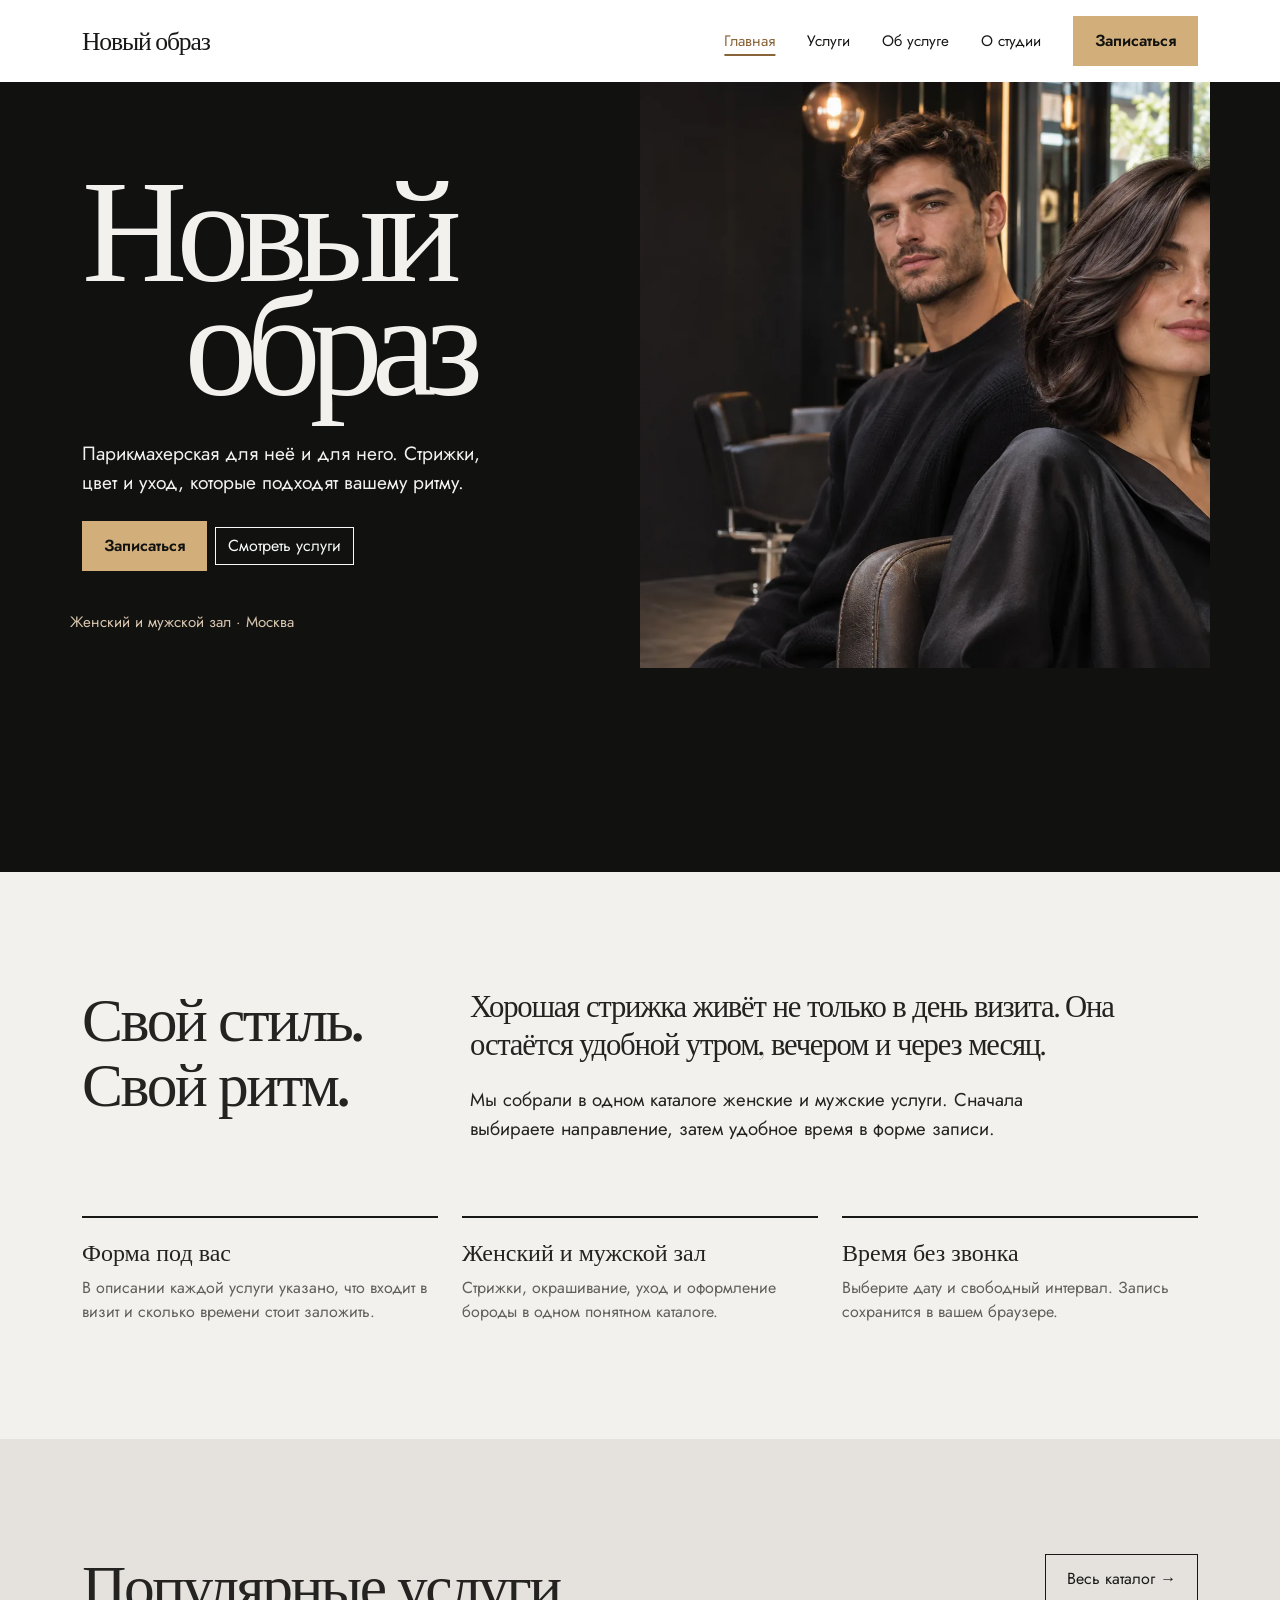
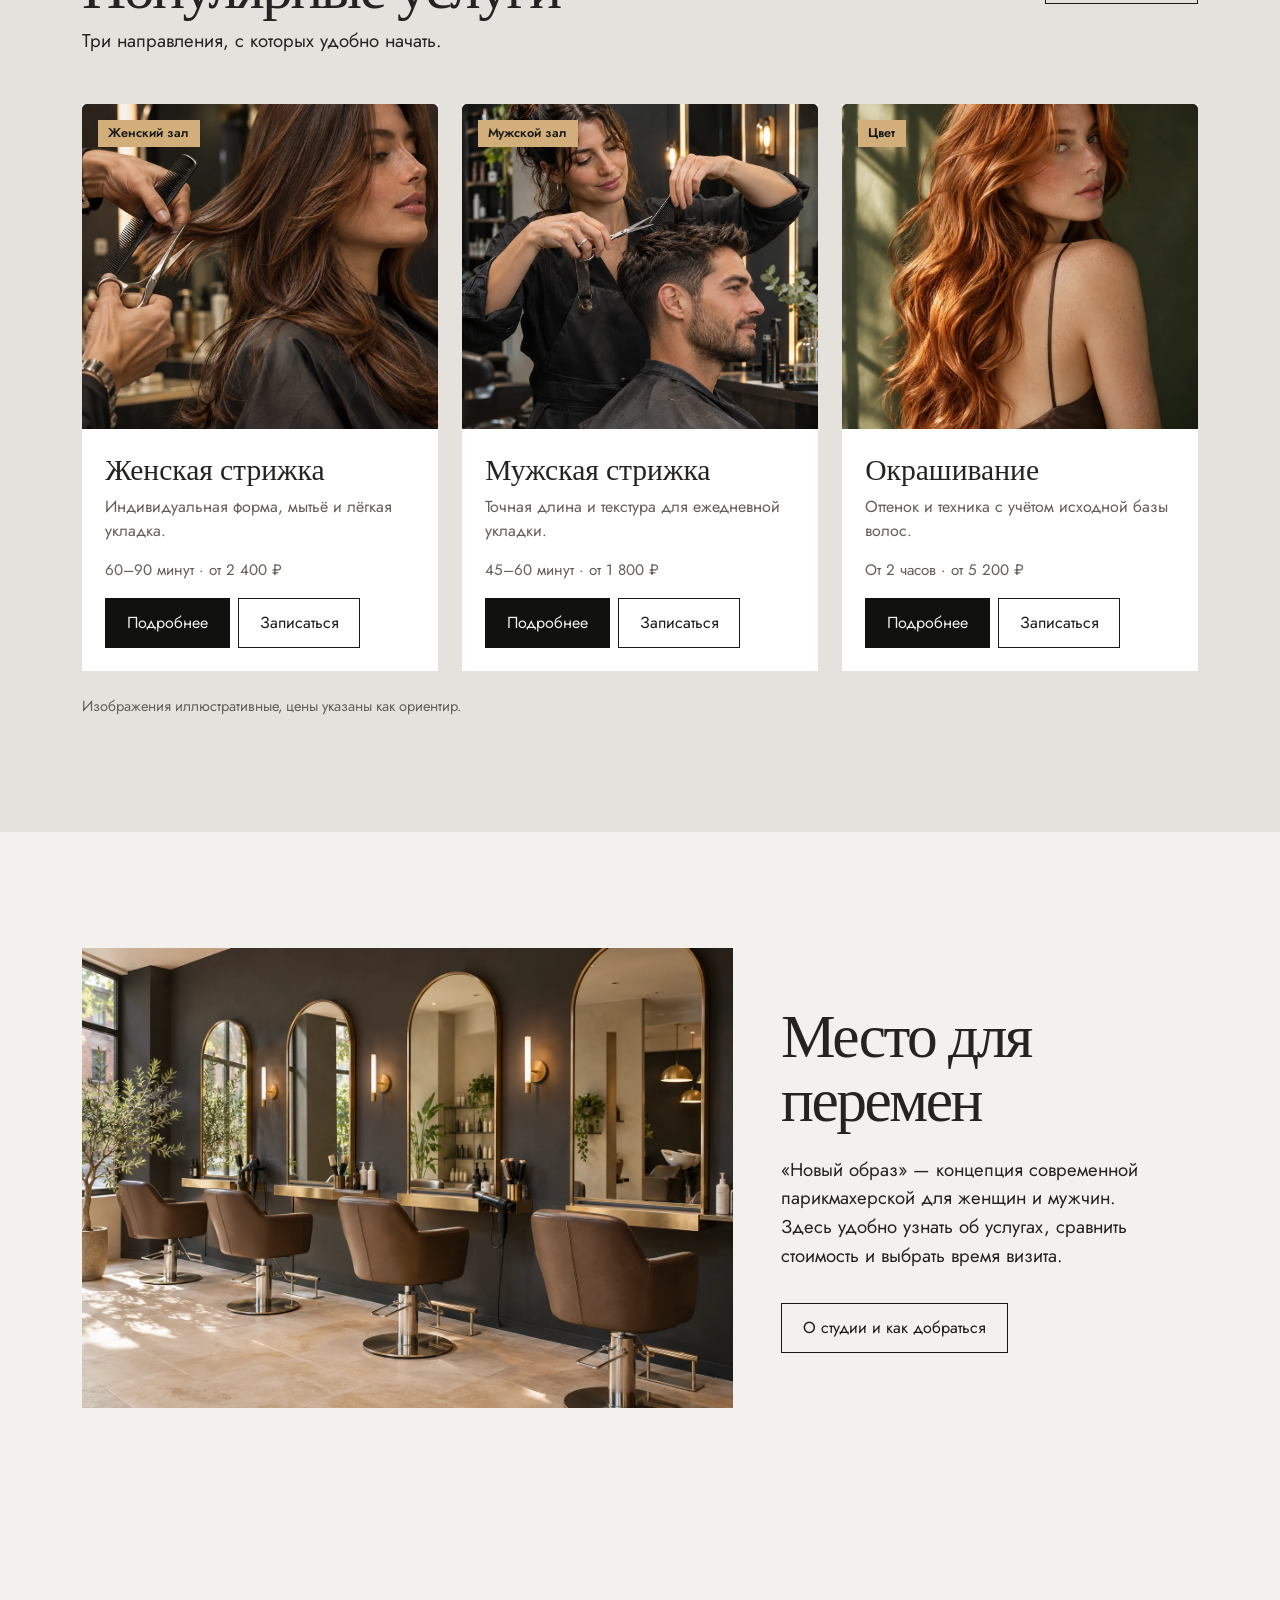
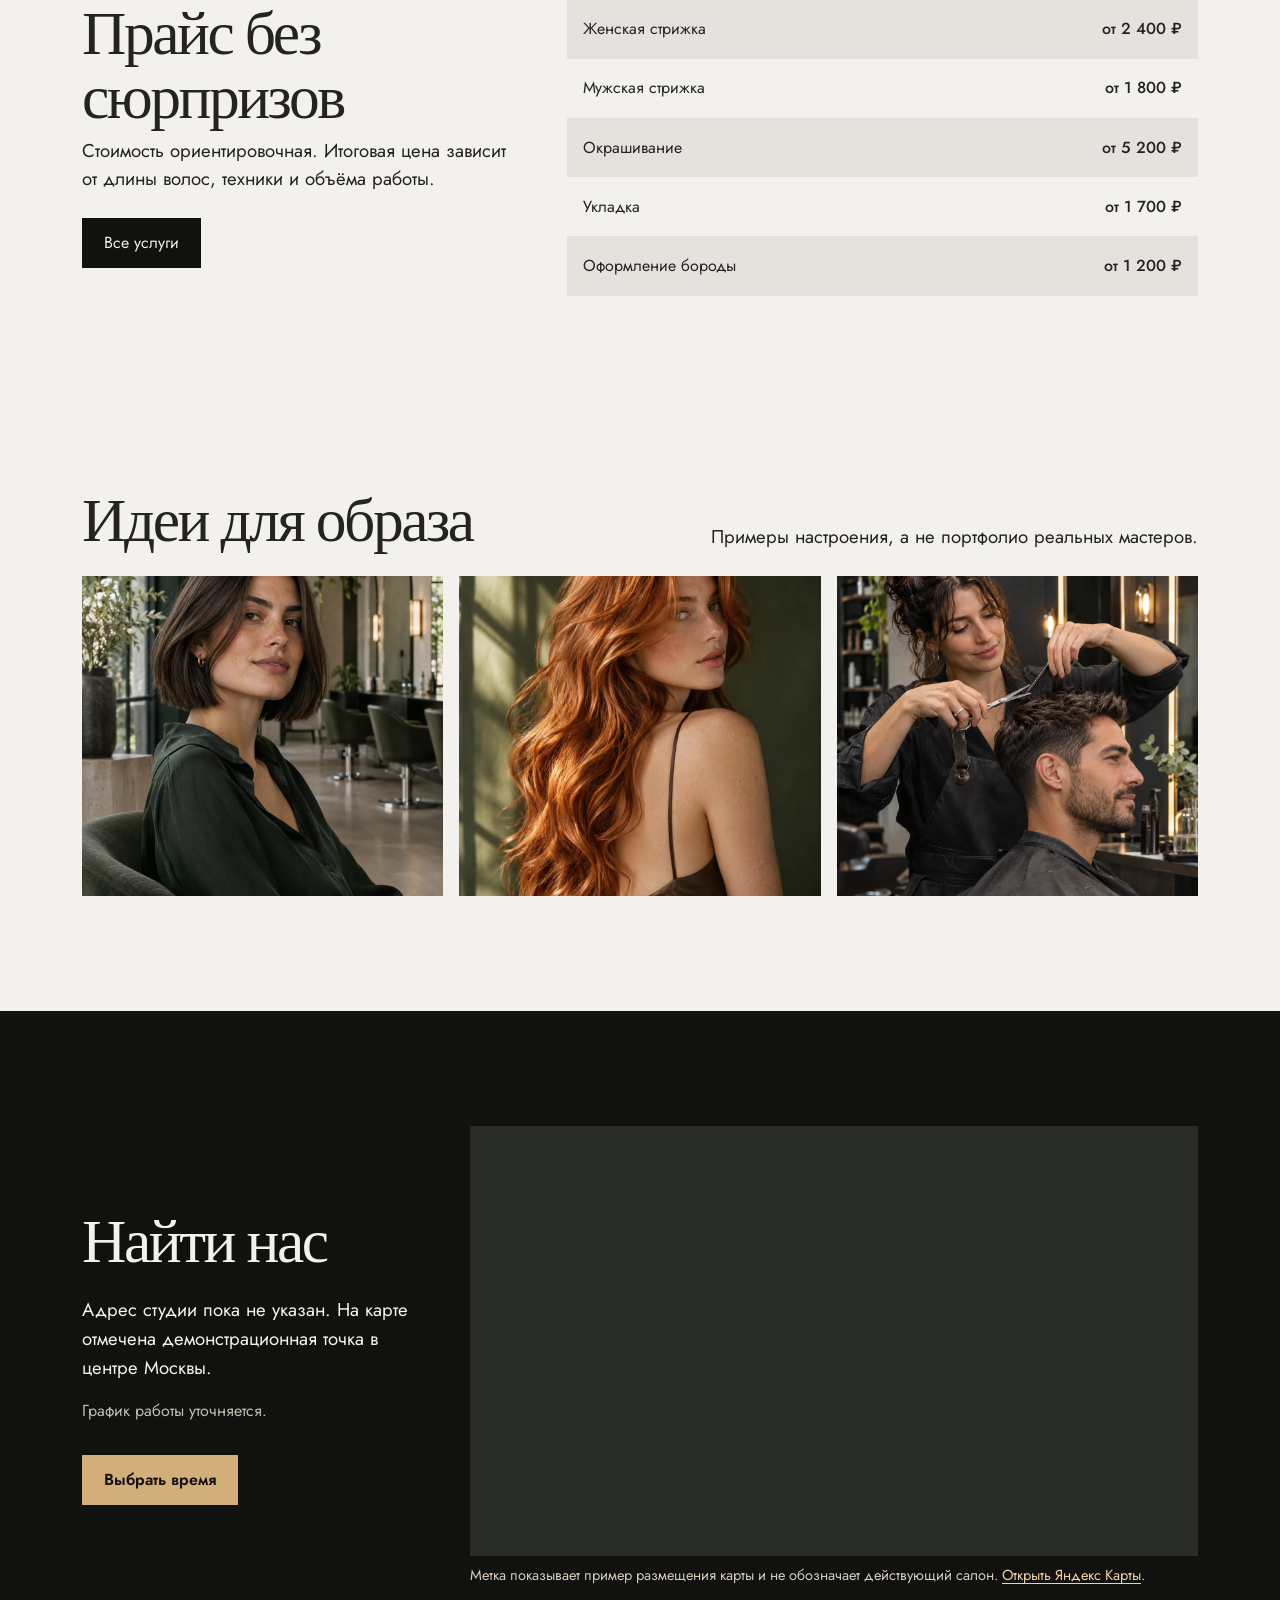
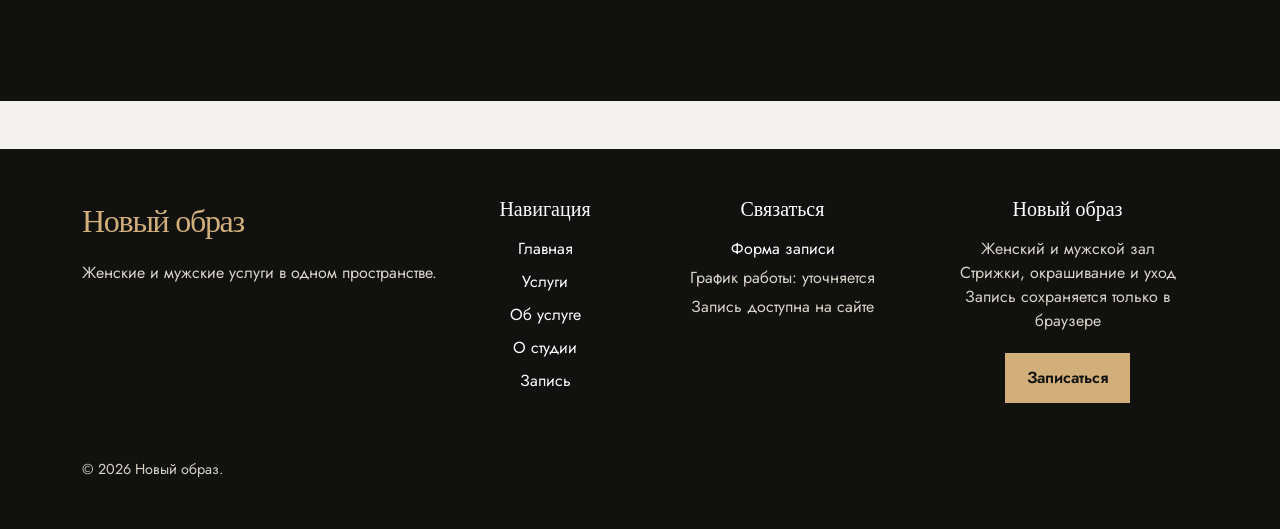
==== index.html @ cad23ffd "Move salon navigation into white header" ====
<!DOCTYPE html>
<html lang="ru">
<head>
  <meta charset="UTF-8">
  <meta name="viewport" content="width=device-width, initial-scale=1.0">
  <meta name="description" content="Сайт женской и мужской парикмахерской «Новый образ»: услуги, цены, информация о студии и форма записи.">
  <title>Главная — Новый образ</title>
  <link rel="preconnect" href="https://fonts.googleapis.com">
  <link rel="preconnect" href="https://fonts.gstatic.com" crossorigin>
  <link href="https://fonts.googleapis.com/css2?family=Bodoni+Moda:wght@500;600&family=Jost:wght@400;500;600&display=swap" rel="stylesheet">
  <link href="https://cdn.jsdelivr.net/npm/bootstrap@5.3.3/dist/css/bootstrap.min.css" rel="stylesheet">
  <link rel="stylesheet" href="css/custom.css">
</head>
<body id="top">
  <a class="skip-link" href="#main">Перейти к содержимому</a>
  <header class="site-header sticky-top">
    <nav class="navbar navbar-expand-lg navbar-light site-navbar py-3" aria-label="Основная навигация">
      <div class="container">
        <a class="site-brand navbar-brand mb-0" href="index.html">Новый образ</a>
        <button class="navbar-toggler" type="button" data-bs-toggle="collapse" data-bs-target="#siteMenu" aria-controls="siteMenu" aria-expanded="false" aria-label="Открыть меню"><span class="navbar-toggler-icon"></span></button>
        <div class="collapse navbar-collapse" id="siteMenu">
          <ul class="navbar-nav ms-lg-auto me-lg-4 mb-3 mb-lg-0 gap-lg-3">
            <li class="nav-item"><a class="nav-link active" aria-current="page" href="index.html">Главная</a></li>
            <li class="nav-item"><a class="nav-link" href="catalog.html">Услуги</a></li>
            <li class="nav-item"><a class="nav-link" href="product.html">Об услуге</a></li>
            <li class="nav-item"><a class="nav-link" href="contacts.html">О студии</a></li>
          </ul>
          <a class="btn btn-salon" href="order.html">Записаться</a>
        </div>
      </div>
    </nav>
  </header>
  <main id="main">
    <section class="hero container-fluid px-0" aria-labelledby="hero-title">
      <div class="container">
        <div class="row min-vh-75 position-relative">
          <div class="col-12 col-lg-6 hero-copy d-flex flex-column justify-content-center">
            <h1 class="hero-title" id="hero-title"><span>Новый</span> <span>образ</span></h1>
            <p class="hero-lead mb-4">Парикмахерская для неё и для него. Стрижки, цвет и уход, которые подходят вашему ритму.</p>
            <div><a class="btn btn-salon me-2 mb-2" href="order.html">Записаться</a><a class="btn btn-outline-light rounded-0 mb-2" href="catalog.html">Смотреть услуги</a></div>
            <p class="hero-bottom mb-0">Женский и мужской зал · Москва</p>
          </div>
          <div class="col-12 col-lg-6 px-0"><div class="hero-photo"><img src="images/hero.webp" alt="Иллюстративный портрет женщины и мужчины в парикмахерской" width="1536" height="1024" fetchpriority="high"></div></div>
        </div>
      </div>
    </section>

    <section class="container section-space" aria-labelledby="intro-title">
      <div class="row g-5 align-items-start">
        <div class="col-12 col-lg-4"><h2 class="section-title" id="intro-title">Свой стиль.<br>Свой ритм.</h2></div>
        <div class="col-12 col-lg-8"><p class="intro-statement mb-4">Хорошая стрижка живёт не только в день визита. Она остаётся удобной утром, вечером и через месяц.</p><p class="section-lead mb-0">Мы собрали в одном каталоге женские и мужские услуги. Сначала выбираете направление, затем удобное время в форме записи.</p></div>
      </div>
      <div class="row g-4 mt-5">
        <div class="col-12 col-md-4"><div class="benefit h-100"><h3>Форма под вас</h3><p>В описании каждой услуги указано, что входит в визит и сколько времени стоит заложить.</p></div></div>
        <div class="col-12 col-md-4"><div class="benefit h-100"><h3>Женский и мужской зал</h3><p>Стрижки, окрашивание, уход и оформление бороды в одном понятном каталоге.</p></div></div>
        <div class="col-12 col-md-4"><div class="benefit h-100"><h3>Время без звонка</h3><p>Выберите дату и свободный интервал. Запись сохранится в вашем браузере.</p></div></div>
      </div>
    </section>

    <section class="services-section section-space" aria-labelledby="popular-title">
      <div class="container">
        <div class="d-flex flex-column flex-md-row justify-content-between align-items-md-end gap-3 mb-5"><div><h2 class="section-title mb-2" id="popular-title">Популярные услуги</h2><p class="section-lead mb-0">Три направления, с которых удобно начать.</p></div><a class="btn btn-salon-outline align-self-start" href="catalog.html">Весь каталог →</a></div>
        <div class="row g-4">
          <div class="col-12 col-md-6 col-lg-4">
            <article class="card service-card"><img src="images/women-cut.webp" class="card-img-top" alt="Иллюстрация женской стрижки" width="1024" height="1280" loading="lazy"><div class="card-body d-flex flex-column"><div class="mb-3"><span class="badge badge-salon">Женский зал</span></div><h3 class="card-title">Женская стрижка</h3><p class="card-text">Индивидуальная форма, мытьё и лёгкая укладка.</p><p class="service-meta mt-auto">60–90 минут · от 2 400 ₽</p><div class="d-flex flex-wrap gap-2"><a class="btn btn-salon-dark" href="product.html?service=women-cut">Подробнее</a><button class="btn btn-salon-outline" type="button" data-bs-toggle="modal" data-bs-target="#bookingModal" data-service="women-cut">Записаться</button></div></div></article>
          </div>
          <div class="col-12 col-md-6 col-lg-4">
            <article class="card service-card"><img src="images/men-cut.webp" class="card-img-top" alt="Иллюстрация мужской стрижки" width="1024" height="1280" loading="lazy"><div class="card-body d-flex flex-column"><div class="mb-3"><span class="badge badge-salon">Мужской зал</span></div><h3 class="card-title">Мужская стрижка</h3><p class="card-text">Точная длина и текстура для ежедневной укладки.</p><p class="service-meta mt-auto">45–60 минут · от 1 800 ₽</p><div class="d-flex flex-wrap gap-2"><a class="btn btn-salon-dark" href="product.html?service=men-cut">Подробнее</a><button class="btn btn-salon-outline" type="button" data-bs-toggle="modal" data-bs-target="#bookingModal" data-service="men-cut">Записаться</button></div></div></article>
          </div>
          <div class="col-12 col-md-6 col-lg-4">
            <article class="card service-card"><img src="images/color.webp" class="card-img-top" alt="Иллюстрация окрашивания волос" width="1024" height="1280" loading="lazy"><div class="card-body d-flex flex-column"><div class="mb-3"><span class="badge badge-salon">Цвет</span></div><h3 class="card-title">Окрашивание</h3><p class="card-text">Оттенок и техника с учётом исходной базы волос.</p><p class="service-meta mt-auto">От 2 часов · от 5 200 ₽</p><div class="d-flex flex-wrap gap-2"><a class="btn btn-salon-dark" href="product.html?service=color">Подробнее</a><button class="btn btn-salon-outline" type="button" data-bs-toggle="modal" data-bs-target="#bookingModal" data-service="color">Записаться</button></div></div></article>
          </div>
        </div>
        <p class="demo-note mt-4 mb-0">Изображения иллюстративные, цены указаны как ориентир.</p>
      </div>
    </section>

    <section class="container section-space" aria-labelledby="studio-title">
      <div class="row g-0 align-items-stretch">
        <div class="col-12 col-lg-7"><img class="image-cover salon-story-photo" src="images/salon.webp" alt="Иллюстративный интерьер парикмахерской с креслами и зеркалами" width="1536" height="1024" loading="lazy"></div>
        <div class="col-12 col-lg-5 d-flex align-items-center"><div class="story-copy p-4 p-lg-5"><h2 class="section-title mb-4" id="studio-title">Место для перемен</h2><p class="section-lead">«Новый образ» — концепция современной парикмахерской для женщин и мужчин. Здесь удобно узнать об услугах, сравнить стоимость и выбрать время визита.</p><a class="btn btn-salon-outline mt-3" href="contacts.html">О студии и как добраться</a></div></div>
      </div>
    </section>

    <section class="container section-space-sm" aria-labelledby="prices-title">
      <div class="row g-5"><div class="col-12 col-lg-5"><h2 class="section-title" id="prices-title">Прайс без сюрпризов</h2><p class="section-lead">Стоимость ориентировочная. Итоговая цена зависит от длины волос, техники и объёма работы.</p><a class="btn btn-salon-dark mt-2" href="catalog.html">Все услуги</a></div><div class="col-12 col-lg-7"><ul class="price-list"><li><span>Женская стрижка</span><strong>от 2 400 ₽</strong></li><li><span>Мужская стрижка</span><strong>от 1 800 ₽</strong></li><li><span>Окрашивание</span><strong>от 5 200 ₽</strong></li><li><span>Укладка</span><strong>от 1 700 ₽</strong></li><li><span>Оформление бороды</span><strong>от 1 200 ₽</strong></li></ul></div></div>
    </section>

    <section class="container section-space" aria-labelledby="gallery-title">
      <div class="d-flex flex-column flex-md-row justify-content-between align-items-md-end gap-3 mb-4"><h2 class="section-title mb-0" id="gallery-title">Идеи для образа</h2><p class="section-lead mb-0">Примеры настроения, а не портфолио реальных мастеров.</p></div>
      <div class="row g-3"><div class="col-12 col-md-4"><img class="gallery-photo" src="images/bob.webp" alt="Иллюстрация короткой женской стрижки" loading="lazy" width="1024" height="1280"></div><div class="col-12 col-md-4"><img class="gallery-photo" src="images/color.webp" alt="Иллюстрация окрашивания длинных волос" loading="lazy" width="1024" height="1280"></div><div class="col-12 col-md-4"><img class="gallery-photo" src="images/men-cut.webp" alt="Иллюстрация мужской стрижки" loading="lazy" width="1024" height="1280"></div></div>
    </section>

    <section class="contact-section section-space" aria-labelledby="map-title">
      <div class="container"><div class="row g-5 align-items-center"><div class="col-12 col-lg-4"><h2 class="section-title mb-4" id="map-title">Найти нас</h2><p class="section-lead">Адрес студии пока не указан. На карте отмечена демонстрационная точка в центре Москвы.</p><p class="text-muted-salon">График работы уточняется.</p><a class="btn btn-salon mt-3" href="order.html">Выбрать время</a></div><div class="col-12 col-lg-8"><div class="map-frame"><iframe src="https://yandex.ru/map-widget/v1/?ll=37.617635%2C55.755814&amp;z=15&amp;pt=37.617635%2C55.755814%2Cpm2rdm" loading="lazy" title="Демонстрационная точка парикмахерской на Яндекс Картах" allowfullscreen referrerpolicy="no-referrer-when-downgrade"></iframe></div><p class="demo-note mt-2 mb-0">Метка показывает пример размещения карты и не обозначает действующий салон. <a href="https://yandex.ru/maps/?ll=37.617635%2C55.755814&amp;z=15&amp;pt=37.617635%2C55.755814%2Cpm2rdm" target="_blank" rel="noopener noreferrer">Открыть Яндекс Карты</a>.</p></div></div></div>
    </section>
  </main>
  <footer class="site-footer py-5 mt-5">
    <div class="container">
      <div class="row g-4">
        <div class="col-12 col-md-6 col-lg-4">
          <a class="footer-brand" href="index.html">Новый образ</a>
          <p class="footer-copy mb-0">Женские и мужские услуги в одном пространстве.</p>
        </div>
        <div class="col-12 col-sm-6 col-lg-2">
          <h2 class="h5 mb-3">Навигация</h2>
          <ul class="list-unstyled footer-links mb-0">
            <li><a href="index.html">Главная</a></li>
            <li><a href="catalog.html">Услуги</a></li>
            <li><a href="product.html">Об услуге</a></li>
            <li><a href="contacts.html">О студии</a></li>
            <li><a href="order.html">Запись</a></li>
          </ul>
        </div>
        <div class="col-12 col-sm-6 col-lg-3">
          <h2 class="h5 mb-3">Связаться</h2>
          <address class="footer-copy mb-0">
            <a href="order.html">Форма записи</a>
            <span>График работы: уточняется</span>
            <span>Запись доступна на сайте</span>
          </address>
        </div>
        <div class="col-12 col-lg-3">
          <h2 class="h5 mb-3">Новый образ</h2>
          <p class="footer-copy mb-0">Женский и мужской зал<br>Стрижки, окрашивание и уход<br>Запись сохраняется только в браузере</p>
          <a class="btn btn-salon footer-action" href="order.html">Записаться</a>
        </div>
      </div>
      <p class="footer-copy footer-note mb-0">© 2026 Новый образ.</p>
    </div>
  </footer>
  <div class="modal fade" id="bookingModal" tabindex="-1" aria-labelledby="bookingModalTitle" aria-hidden="true">
    <div class="modal-dialog modal-dialog-centered">
      <div class="modal-content">
        <div class="modal-header"><h2 class="modal-title fs-3" id="bookingModalTitle">Запись на услугу</h2><button type="button" class="btn-close" data-bs-dismiss="modal" aria-label="Закрыть"></button></div>
        <div class="modal-body">
          <p class="mb-2">Вы выбрали: <strong data-modal-service>Женская стрижка</strong></p>
          <p class="mb-3">Стоимость: <span data-modal-price>от 2 400 ₽</span></p>
          <div class="alert alert-info mb-0" role="note">Подтверждение сохраняется только в этом браузере. Заявка не отправляется в салон.</div>
        </div>
        <div class="modal-footer"><button class="btn btn-salon-outline" type="button" data-bs-dismiss="modal">Вернуться</button><a class="btn btn-salon" data-modal-link href="order.html?service=women-cut">Выбрать время</a></div>
      </div>
    </div>
  </div>
  <script src="https://cdn.jsdelivr.net/npm/bootstrap@5.3.3/dist/js/bootstrap.bundle.min.js"></script>
  <script src="js/main.js"></script>
</body>
</html>
---- css/custom.css ----
:root {
  --salon-ink: #181817;
  --salon-deep: #111210;
  --salon-paper: #f2f1ee;
  --salon-soft: #e5e2dd;
  --salon-gold: #d2ae7a;
  --salon-gold-dark: #8a6439;
  --salon-text: #242321;
  --salon-muted: #625e58;
  --bs-body-font-family: "Jost", sans-serif;
  --bs-body-color: var(--salon-text);
  --bs-body-bg: var(--salon-paper);
}

html { scroll-behavior: smooth; scroll-padding-top: 6rem; }
body { margin: 0; background: var(--salon-paper); }
img { max-width: 100%; }
a { text-underline-offset: .22em; }
:focus-visible { outline: 3px solid var(--salon-gold); outline-offset: 3px; }
.skip-link { position: absolute; top: -5rem; left: 1rem; z-index: 2000; padding: .6rem 1rem; background: var(--salon-gold); color: var(--salon-deep); }
.skip-link:focus { top: 1rem; }
.display-face, h1, h2, h3, .site-brand, .footer-brand { font-family: "Bodoni Moda", Georgia, serif; }
.section-title { font-size: clamp(2.3rem, 4.8vw, 5rem); line-height: 1.05; letter-spacing: -.04em; }
.section-lead { max-width: 36rem; font-size: 1.16rem; line-height: 1.55; }
.section-space { padding-block: clamp(4.5rem, 9vw, 9rem); }
.section-space-sm { padding-block: clamp(3.5rem, 6vw, 6rem); }
.text-muted-salon { color: var(--salon-muted); }

.site-header { background: #fff; color: var(--salon-ink); z-index: 1040; }
.site-brand { color: inherit; font-size: clamp(1.35rem, 2vw, 1.85rem); font-weight: 500; letter-spacing: -.045em; text-decoration: none; }
.site-brand:hover { color: var(--salon-gold-dark); }
.site-navbar { background: #fff; }
.site-navbar .nav-link { color: var(--salon-ink); font-size: .95rem; }
.site-navbar .nav-link:hover, .site-navbar .nav-link.active { color: var(--salon-gold-dark); text-decoration: underline; text-decoration-thickness: 2px; text-underline-offset: .55em; }
.site-navbar .navbar-brand { color: var(--salon-ink); font-family: "Bodoni Moda", Georgia, serif; }
.site-navbar .navbar-toggler { border-color: var(--salon-muted); }
.btn-salon { --bs-btn-color: var(--salon-deep); --bs-btn-bg: var(--salon-gold); --bs-btn-border-color: var(--salon-gold); --bs-btn-hover-color: var(--salon-deep); --bs-btn-hover-bg: #ebc893; --bs-btn-hover-border-color: #ebc893; --bs-btn-active-bg: #bd935e; --bs-btn-active-border-color: #bd935e; --bs-btn-focus-shadow-rgb: 210,174,122; font-weight: 600; border-radius: 0; padding: .75rem 1.3rem; }
.btn-salon-outline { --bs-btn-color: var(--salon-ink); --bs-btn-border-color: var(--salon-ink); --bs-btn-hover-color: var(--salon-paper); --bs-btn-hover-bg: var(--salon-ink); --bs-btn-hover-border-color: var(--salon-ink); border-radius: 0; padding: .75rem 1.3rem; }
.btn-salon-dark { --bs-btn-color: var(--salon-paper); --bs-btn-bg: var(--salon-deep); --bs-btn-border-color: var(--salon-deep); --bs-btn-hover-color: var(--salon-deep); --bs-btn-hover-bg: var(--salon-gold); --bs-btn-hover-border-color: var(--salon-gold); border-radius: 0; padding: .75rem 1.3rem; }
.btn, .service-card, .gallery-photo { transition: transform .2s ease, background-color .2s ease, color .2s ease; }
.btn:hover { transform: translateY(-2px); }
.btn:active { transform: translateY(0); }

.hero { min-height: min(820px, calc(100svh - 110px)); background: var(--salon-deep); color: var(--salon-paper); overflow: hidden; }
.hero .container { min-height: inherit; }
.hero-copy { position: relative; z-index: 1; padding-block: clamp(4.5rem, 7vw, 8rem); }
.hero-title { font-size: clamp(5rem, 11.4vw, 12rem); line-height: .78; letter-spacing: -.075em; margin: 0 0 2.5rem; animation: title-enter .9s ease both; }
.hero-title span { display: block; }
.hero-title span + span { margin-left: clamp(0rem, 8vw, 8rem); }
.hero-lead { max-width: 26rem; font-size: clamp(1.08rem, 1.5vw, 1.3rem); line-height: 1.5; }
.hero-photo { height: 100%; min-height: 500px; overflow: hidden; }
.hero-photo img { width: 100%; height: 100%; object-fit: cover; object-position: 58% center; animation: photo-enter 1.2s ease both; }
.hero-bottom { position: absolute; bottom: 2.2rem; left: 0; font-size: .94rem; color: #d9c6af; }

.intro-statement { font-family: "Bodoni Moda", Georgia, serif; font-size: clamp(1.5rem, 2.4vw, 2.25rem); line-height: 1.22; letter-spacing: -.04em; }
.benefit { padding-top: 1.35rem; border-top: 2px solid var(--salon-ink); }
.benefit h3 { font-size: 1.5rem; }
.benefit p { color: var(--salon-muted); margin-bottom: 0; }
.services-section { background: var(--salon-soft); }
.service-card { border: 0; border-radius: 0; background: #fff; height: 100%; overflow: hidden; }
.service-card:hover { transform: translateY(-5px); }
.service-card img { height: 325px; width: 100%; object-fit: cover; }
.service-card .card-body { padding: 1.45rem; }
.service-card .card-body > .mb-3 { position: absolute; top: 1rem; left: 1rem; z-index: 1; margin: 0 !important; }
.service-card .card-title { font-size: 1.85rem; }
.service-card .card-text { color: var(--salon-muted); }
.badge-salon { color: var(--salon-ink); background: var(--salon-gold); font-size: .79rem; font-weight: 600; border-radius: 0; padding: .45rem .65rem; }
.service-meta { color: var(--salon-muted); font-size: .95rem; }
.image-cover { width: 100%; height: 100%; object-fit: cover; }
.salon-story-photo { min-height: 460px; }
.story-copy { max-width: 32rem; }
.price-list { list-style: none; padding: 0; margin: 0; }
.price-list li { display: flex; align-items: baseline; justify-content: space-between; gap: 1.25rem; padding: 1.1rem 1rem; }
.price-list li:nth-child(odd) { background: var(--salon-soft); }
.price-list strong { font-weight: 500; white-space: nowrap; }
.gallery-photo { width: 100%; height: 320px; object-fit: cover; }
.gallery-photo:hover { transform: scale(1.015); }
.mini-gallery img { display: block; width: 100%; height: 280px; object-fit: cover; }
.mini-gallery figcaption { padding-top: .8rem; color: var(--salon-muted); }
.mini-gallery a { color: var(--salon-ink); text-decoration: none; }
.mini-gallery a:hover { color: var(--salon-gold-dark); }
.contact-section { background: var(--salon-deep); color: var(--salon-paper); }
.contact-section .text-muted-salon { color: #c4bcb0; }
.map-frame { height: 430px; background: #292b28; }
.map-frame iframe { display: block; width: 100%; height: 100%; border: 0; }
.demo-note { font-size: .91rem; color: var(--salon-muted); }
.contact-section .demo-note { color: #d4cabd; }
.contact-section .demo-note a { color: #f1d2a2; }
.contact-section + .site-footer { margin-top: 0 !important; }

.page-hero { background: var(--salon-deep); color: var(--salon-paper); padding-block: clamp(4rem, 7vw, 7rem); }
.page-hero h1 { font-size: clamp(3.5rem, 8vw, 8rem); line-height: .95; letter-spacing: -.05em; }
.breadcrumb { --bs-breadcrumb-divider-color: #ccbca6; }
.breadcrumb-item a { color: var(--salon-gold); }
.breadcrumb-item.active { color: #e0d7cb; }
.catalog-filter .nav-link { border-radius: 0; color: var(--salon-ink); background: var(--salon-soft); margin-right: .5rem; margin-bottom: .5rem; }
.catalog-filter .nav-link.active { background: var(--salon-ink); color: var(--salon-paper); border-color: var(--salon-ink); }
.service-detail-photo { max-height: 650px; width: 100%; object-fit: cover; }
.detail-facts { background: var(--salon-soft); padding: 1.5rem; }
.detail-facts dt { color: var(--salon-muted); font-weight: 400; }
.detail-facts dd { font-weight: 600; }
.table-salon { --bs-table-bg: transparent; --bs-table-color: var(--salon-text); }
.table-salon th { font-weight: 500; }
.form-control, .form-select, .input-group-text { border-radius: 0; border-color: #b5aca0; min-height: 48px; }
.form-control:focus, .form-select:focus { border-color: var(--salon-gold-dark); }
.input-group-text { background: var(--salon-soft); }
.form-check-input { border-color: #75695d; }
.form-check-input:checked { background-color: var(--salon-ink); border-color: var(--salon-ink); }
.alert { border-radius: 0; }
.accordion { --bs-accordion-btn-focus-box-shadow: none; --bs-accordion-border-width: 0; } /* taste-skill-ignore */
.accordion-item, .accordion-button { border-radius: 0 !important; background: var(--salon-paper); }
.accordion-item { border: 0; margin-bottom: .5rem; }
.accordion-button:not(.collapsed) { background: var(--salon-soft); color: var(--salon-ink); box-shadow: none; /* taste-skill-ignore */ }
.modal-content { border: 0; border-radius: 0; }
.modal-header, .modal-footer { border-color: #c4b9ab; }
.booking-summary { background: var(--salon-soft); padding: 1.3rem; }
.booking-list { padding-left: 1.2rem; }
.booking-list li { margin-bottom: .8rem; }

.site-footer { color: #fff; background: var(--salon-deep); }
.site-footer .row > .col-sm-6, .site-footer .row > .col-lg-3 { text-align: center; }
.footer-brand { display: inline-block; color: var(--salon-gold); margin-bottom: 1rem; text-decoration: none; font-size: clamp(1.6rem, 2.5vw, 2.25rem); letter-spacing: -.04em; }
.footer-copy { color: #d9d3ca; }
.site-footer address.footer-copy { display: flex; flex-direction: column; align-items: center; font-style: normal; }
.footer-copy a, .footer-links a { color: #fff; text-decoration: none; }
.footer-links li + li { margin-top: .55rem; }
.footer-links a:hover, .footer-copy a:hover { color: var(--salon-gold); }
.footer-copy span { display: block; margin-top: .3rem; }
.footer-note { margin-top: 3.5rem; font-size: .9rem; }
.footer-action { margin-top: 1.25rem; }

.scroll-top { position: fixed; right: 1.25rem; bottom: 1.25rem; z-index: 1030; display: grid; width: 48px; height: 56px; place-items: center; padding: 0; color: var(--salon-gold); background: transparent; border: 0; opacity: 0; pointer-events: none; transform: translateY(10px); transition: opacity 180ms ease, transform 180ms ease, color 180ms ease; }
.scroll-top.is-visible { opacity: 1; pointer-events: auto; transform: translateY(0); }
.scroll-top:hover { color: #f2cb92; transform: translateY(-2px); }
.scroll-top svg { width: 30px; height: 34px; stroke: currentColor; stroke-width: 2.5; fill: none; stroke-linecap: round; stroke-linejoin: round; }

.js-motion .reveal { opacity: 0; transform: translateY(22px); transition: opacity .65s ease, transform .65s ease; }
.js-motion .reveal[data-visible] { opacity: 1; transform: translateY(0); }
@keyframes title-enter { from { opacity: .3; transform: translateY(24px) scale(.96); } to { opacity: 1; transform: translateY(0) scale(1); } }
@keyframes photo-enter { from { opacity: .4; transform: scale(1.04); } to { opacity: 1; transform: scale(1); } }

@media (max-width: 991.98px) {
  .site-navbar .navbar-collapse { padding-top: 1rem; }
  .hero { min-height: auto; }
  .hero-copy { padding-bottom: 5rem; }
  .hero-photo { height: 460px; min-height: 0; }
  .hero-bottom { bottom: 1.4rem; }
}
@media (max-width: 575.98px) {
  .hero-title { font-size: clamp(4.2rem, 19vw, 7rem); }
  .hero-title span + span { margin-left: 1.25rem; }
  .hero-photo { height: 350px; }
  .hero-bottom { left: .75rem; }
  .service-card img { height: 260px; }
  .salon-story-photo { min-height: 310px; }
  .gallery-photo { height: 260px; }
  .map-frame { height: 330px; }
  .scroll-top { right: 1rem; bottom: 1rem; }
}
@media (prefers-reduced-motion: reduce) {
  html { scroll-behavior: auto; }
  .js-motion .reveal { opacity: 1; transform: none; }
  *, *::before, *::after { animation-duration: .01ms !important; transition-duration: .01ms !important; }
}
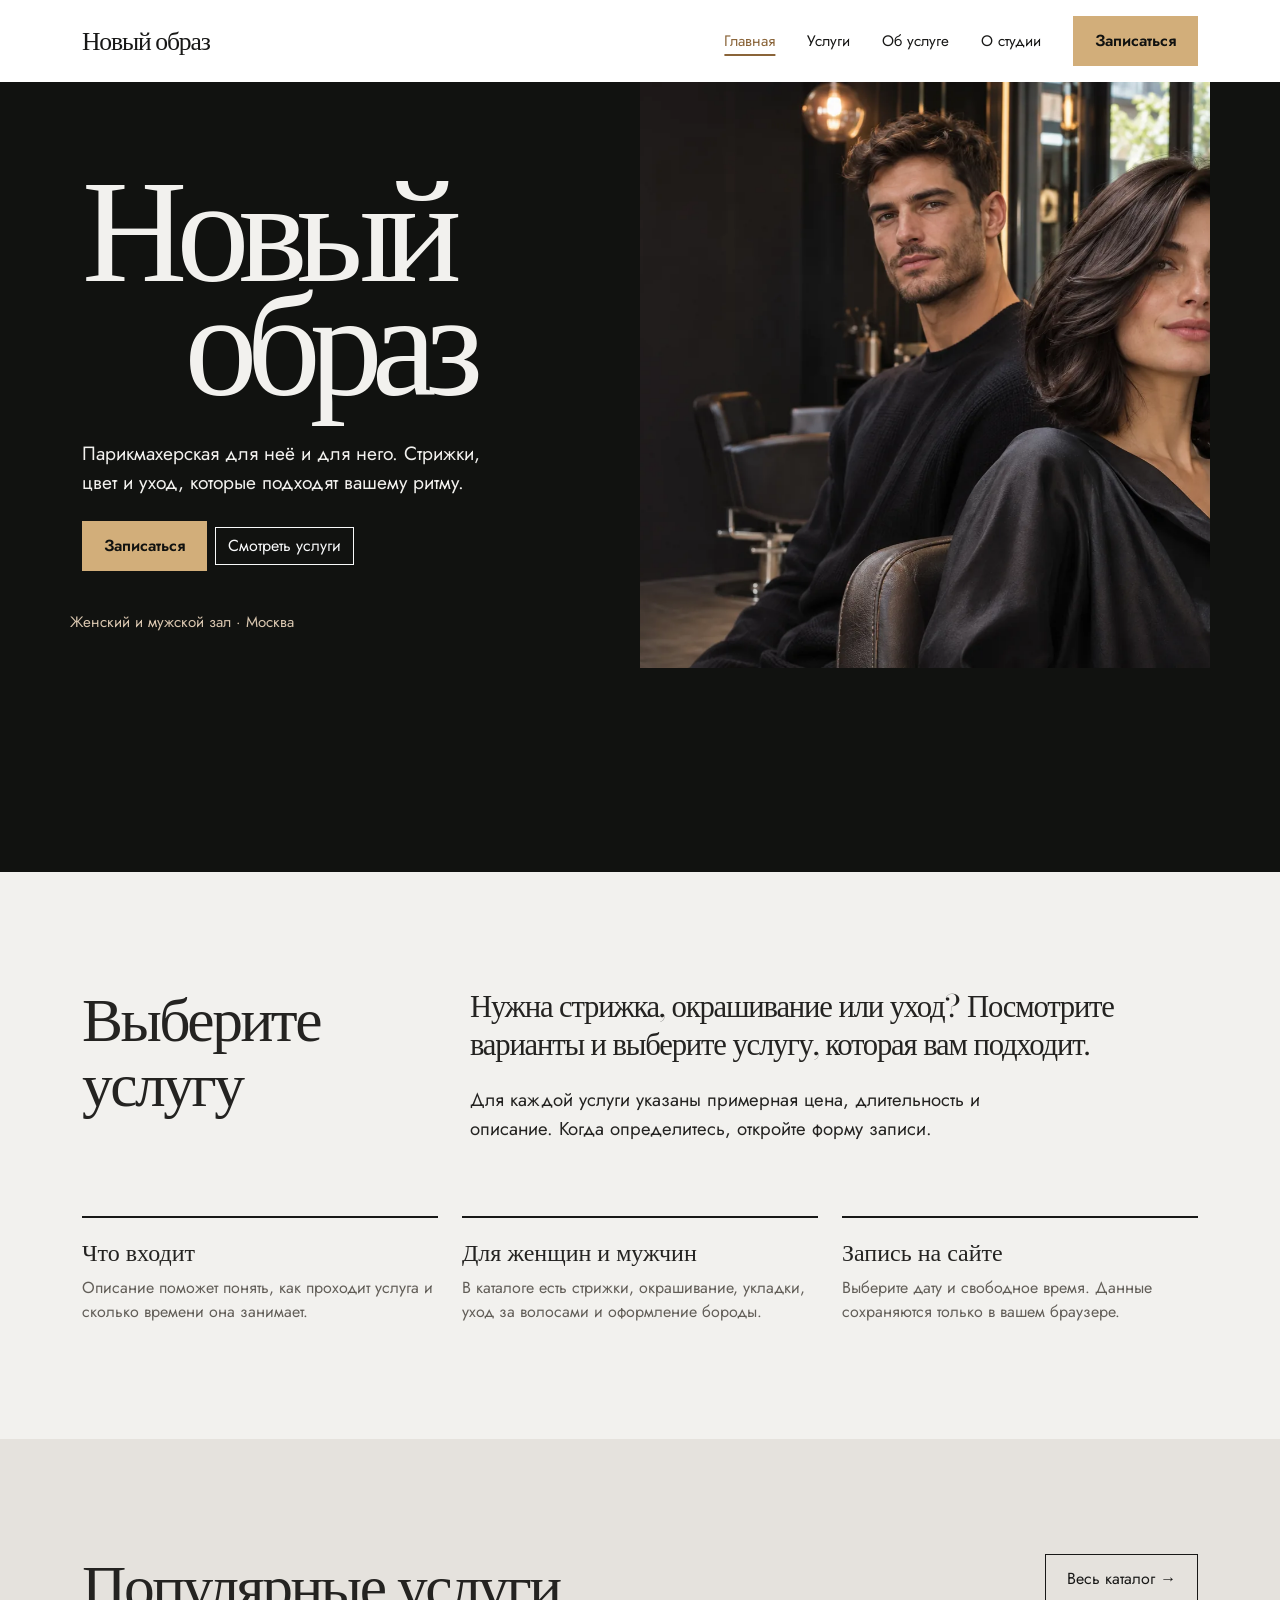
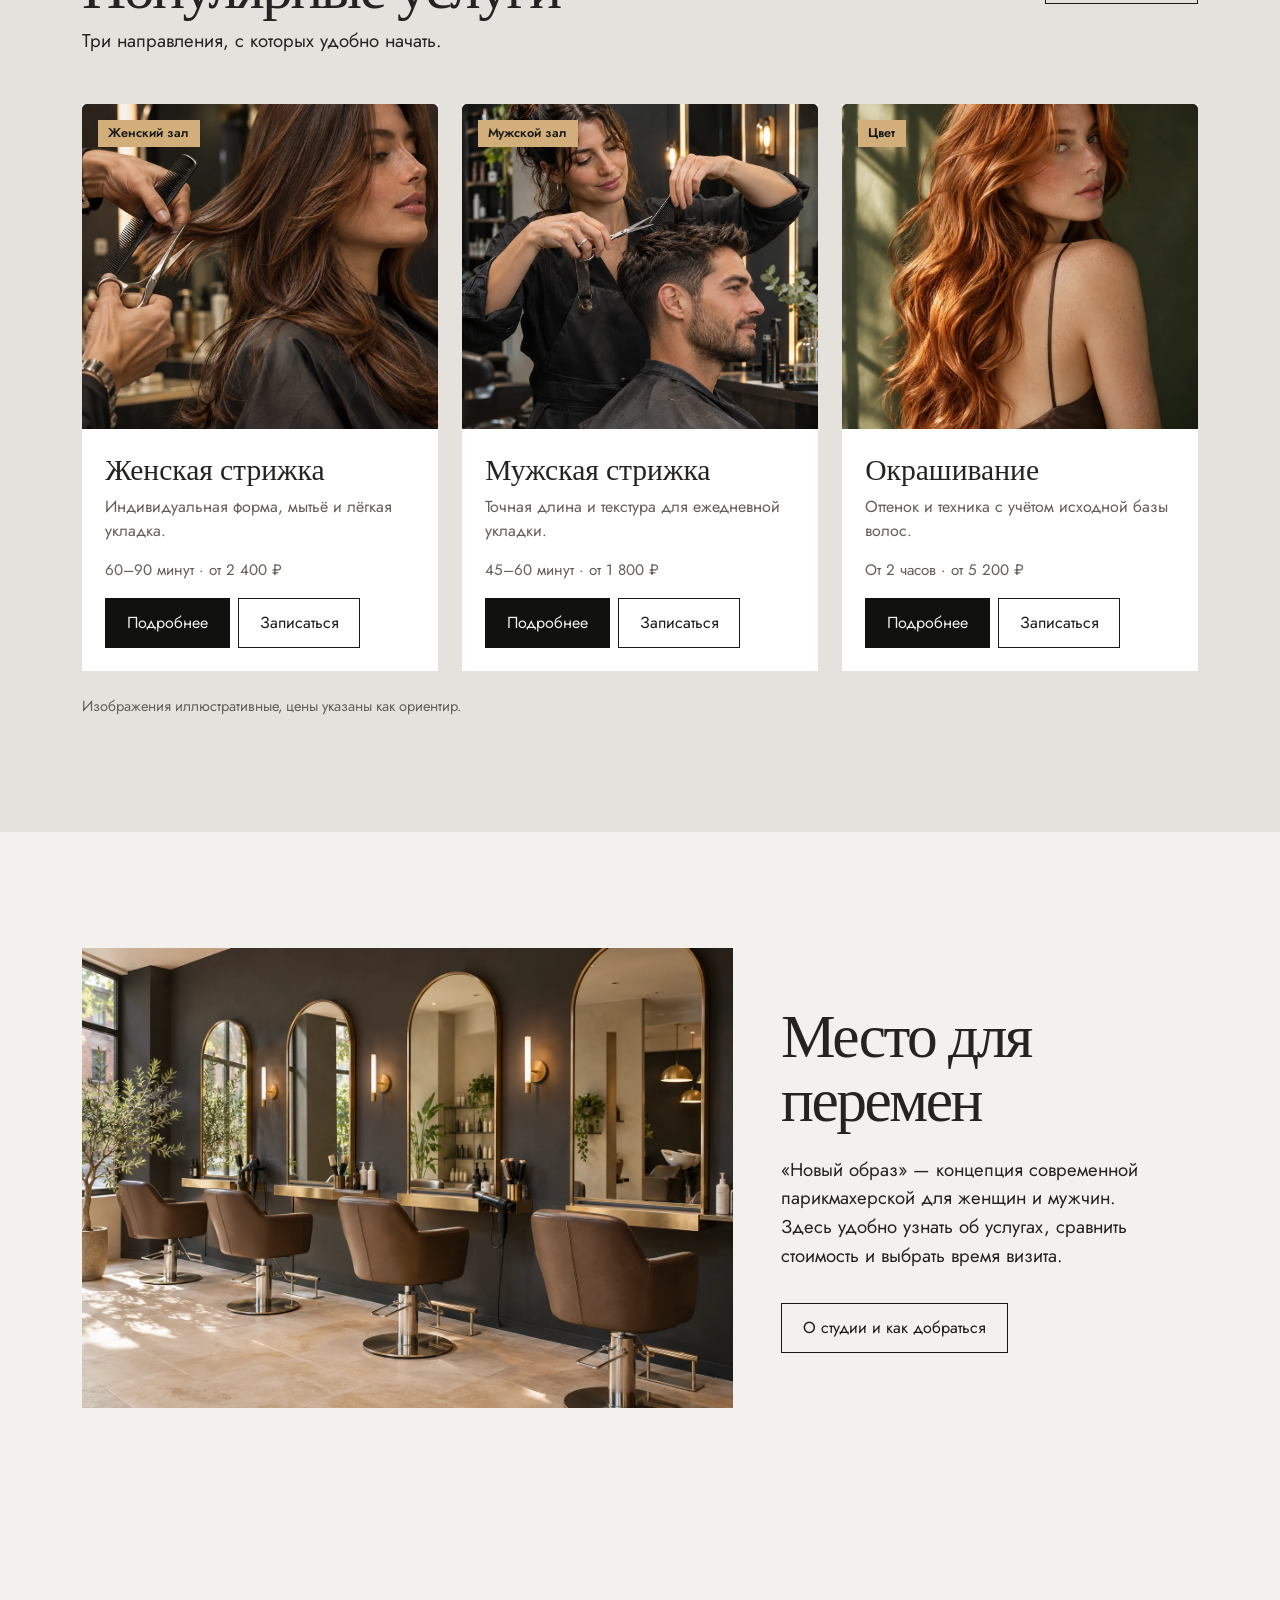
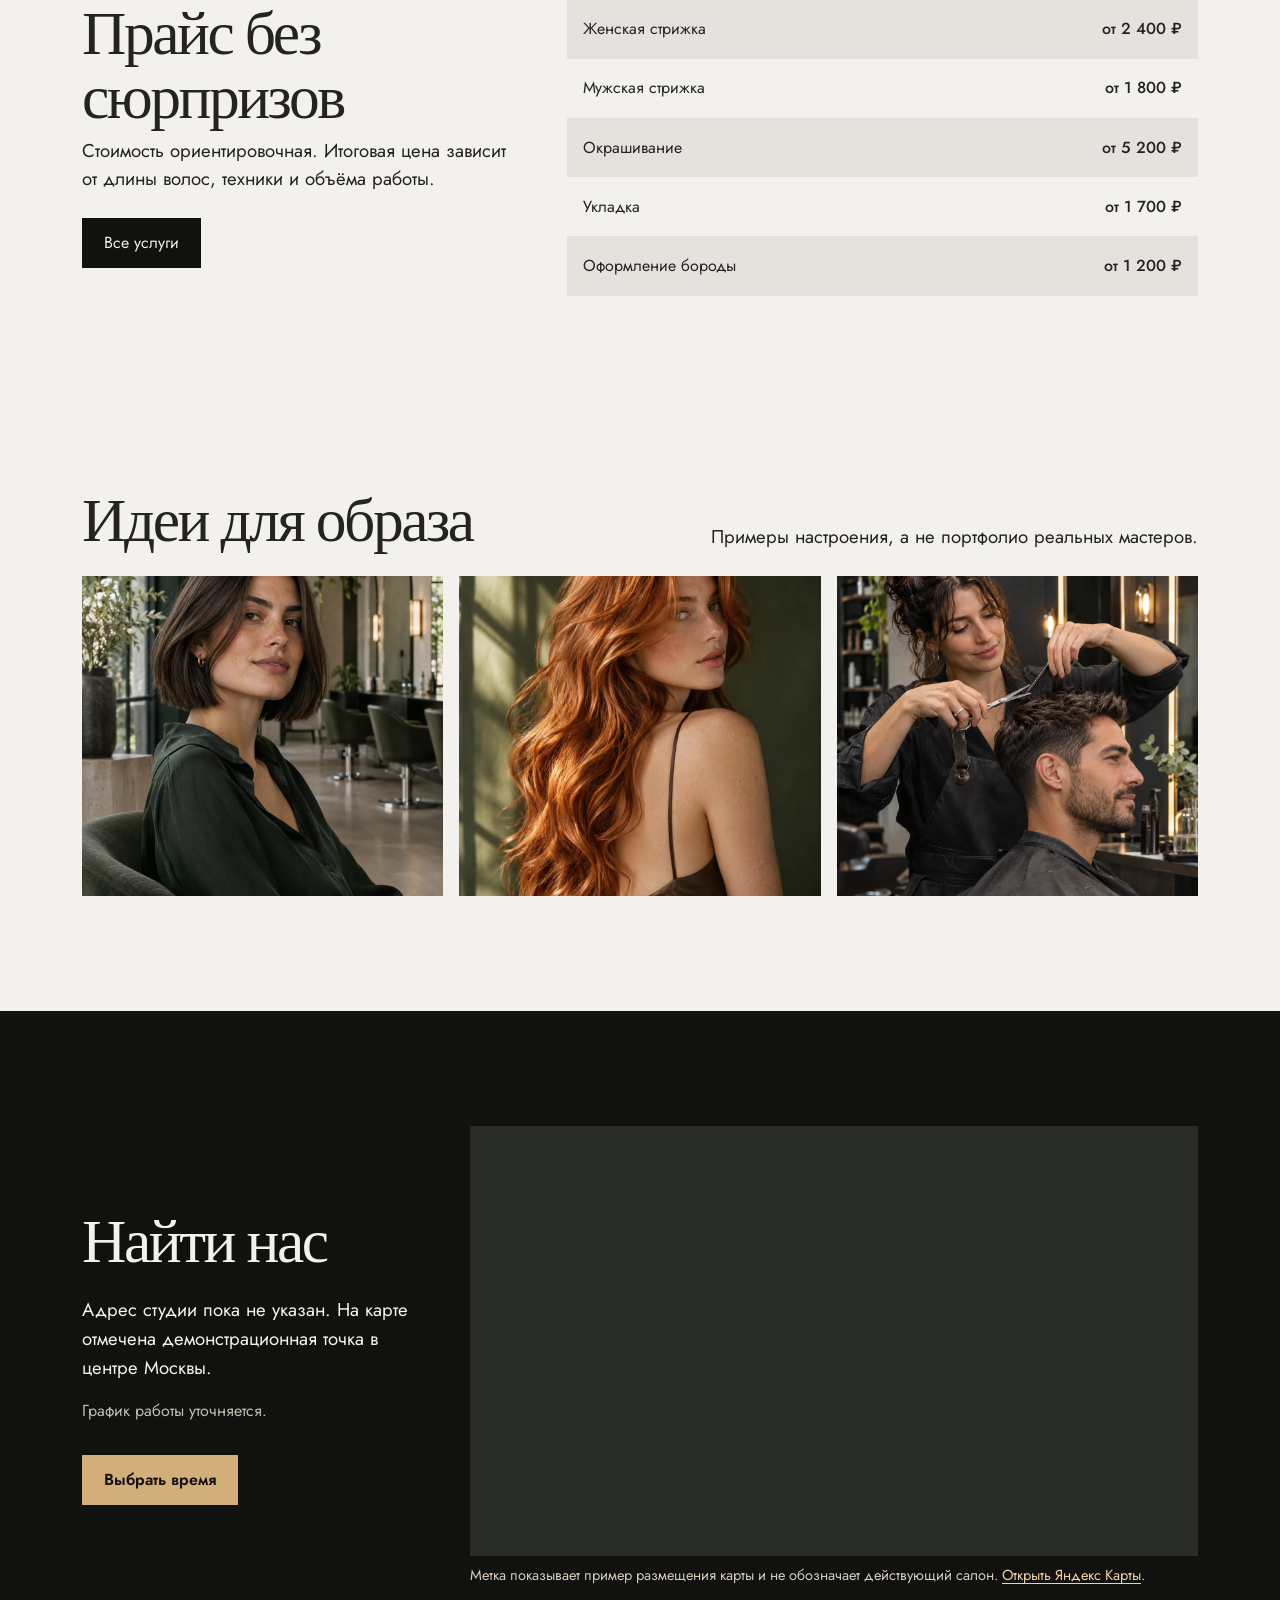
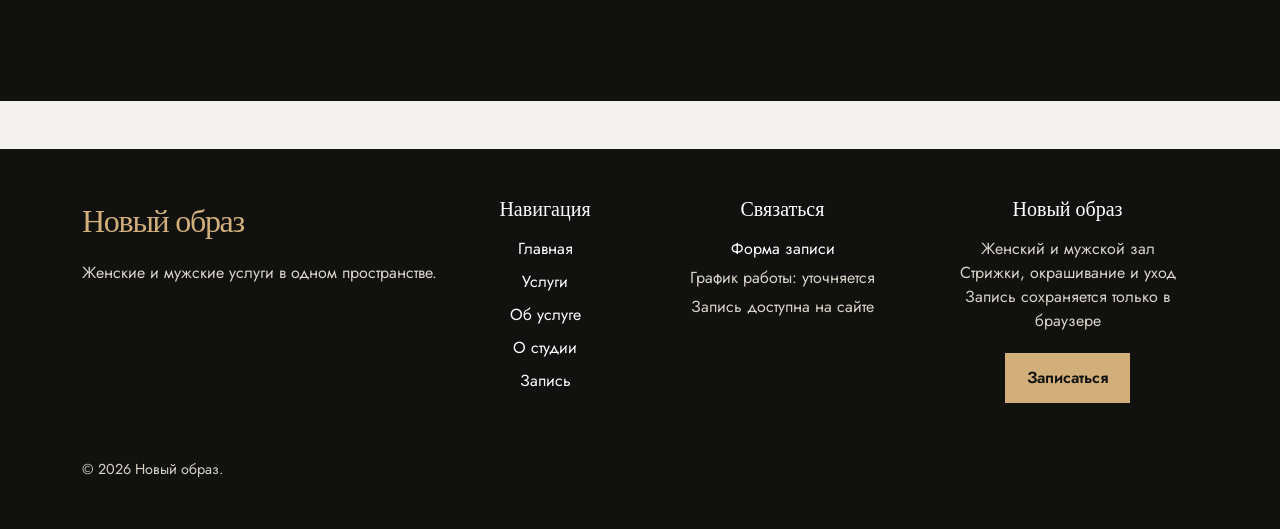
==== commit 512a9947: "Rewrite homepage introduction in plain language" ====
--- a/index.html
+++ b/index.html
@@ -47,13 +47,13 @@
 
     <section class="container section-space" aria-labelledby="intro-title">
       <div class="row g-5 align-items-start">
-        <div class="col-12 col-lg-4"><h2 class="section-title" id="intro-title">Свой стиль.<br>Свой ритм.</h2></div>
-        <div class="col-12 col-lg-8"><p class="intro-statement mb-4">Хорошая стрижка живёт не только в день визита. Она остаётся удобной утром, вечером и через месяц.</p><p class="section-lead mb-0">Мы собрали в одном каталоге женские и мужские услуги. Сначала выбираете направление, затем удобное время в форме записи.</p></div>
+        <div class="col-12 col-lg-4"><h2 class="section-title" id="intro-title">Выберите<br>услугу</h2></div>
+        <div class="col-12 col-lg-8"><p class="intro-statement mb-4">Нужна стрижка, окрашивание или уход? Посмотрите варианты и выберите услугу, которая вам подходит.</p><p class="section-lead mb-0">Для каждой услуги указаны примерная цена, длительность и описание. Когда определитесь, откройте форму записи.</p></div>
       </div>
       <div class="row g-4 mt-5">
-        <div class="col-12 col-md-4"><div class="benefit h-100"><h3>Форма под вас</h3><p>В описании каждой услуги указано, что входит в визит и сколько времени стоит заложить.</p></div></div>
-        <div class="col-12 col-md-4"><div class="benefit h-100"><h3>Женский и мужской зал</h3><p>Стрижки, окрашивание, уход и оформление бороды в одном понятном каталоге.</p></div></div>
-        <div class="col-12 col-md-4"><div class="benefit h-100"><h3>Время без звонка</h3><p>Выберите дату и свободный интервал. Запись сохранится в вашем браузере.</p></div></div>
+        <div class="col-12 col-md-4"><div class="benefit h-100"><h3>Что входит</h3><p>Описание поможет понять, как проходит услуга и сколько времени она занимает.</p></div></div>
+        <div class="col-12 col-md-4"><div class="benefit h-100"><h3>Для женщин и мужчин</h3><p>В каталоге есть стрижки, окрашивание, укладки, уход за волосами и оформление бороды.</p></div></div>
+        <div class="col-12 col-md-4"><div class="benefit h-100"><h3>Запись на сайте</h3><p>Выберите дату и свободное время. Данные сохраняются только в вашем браузере.</p></div></div>
       </div>
     </section>
 
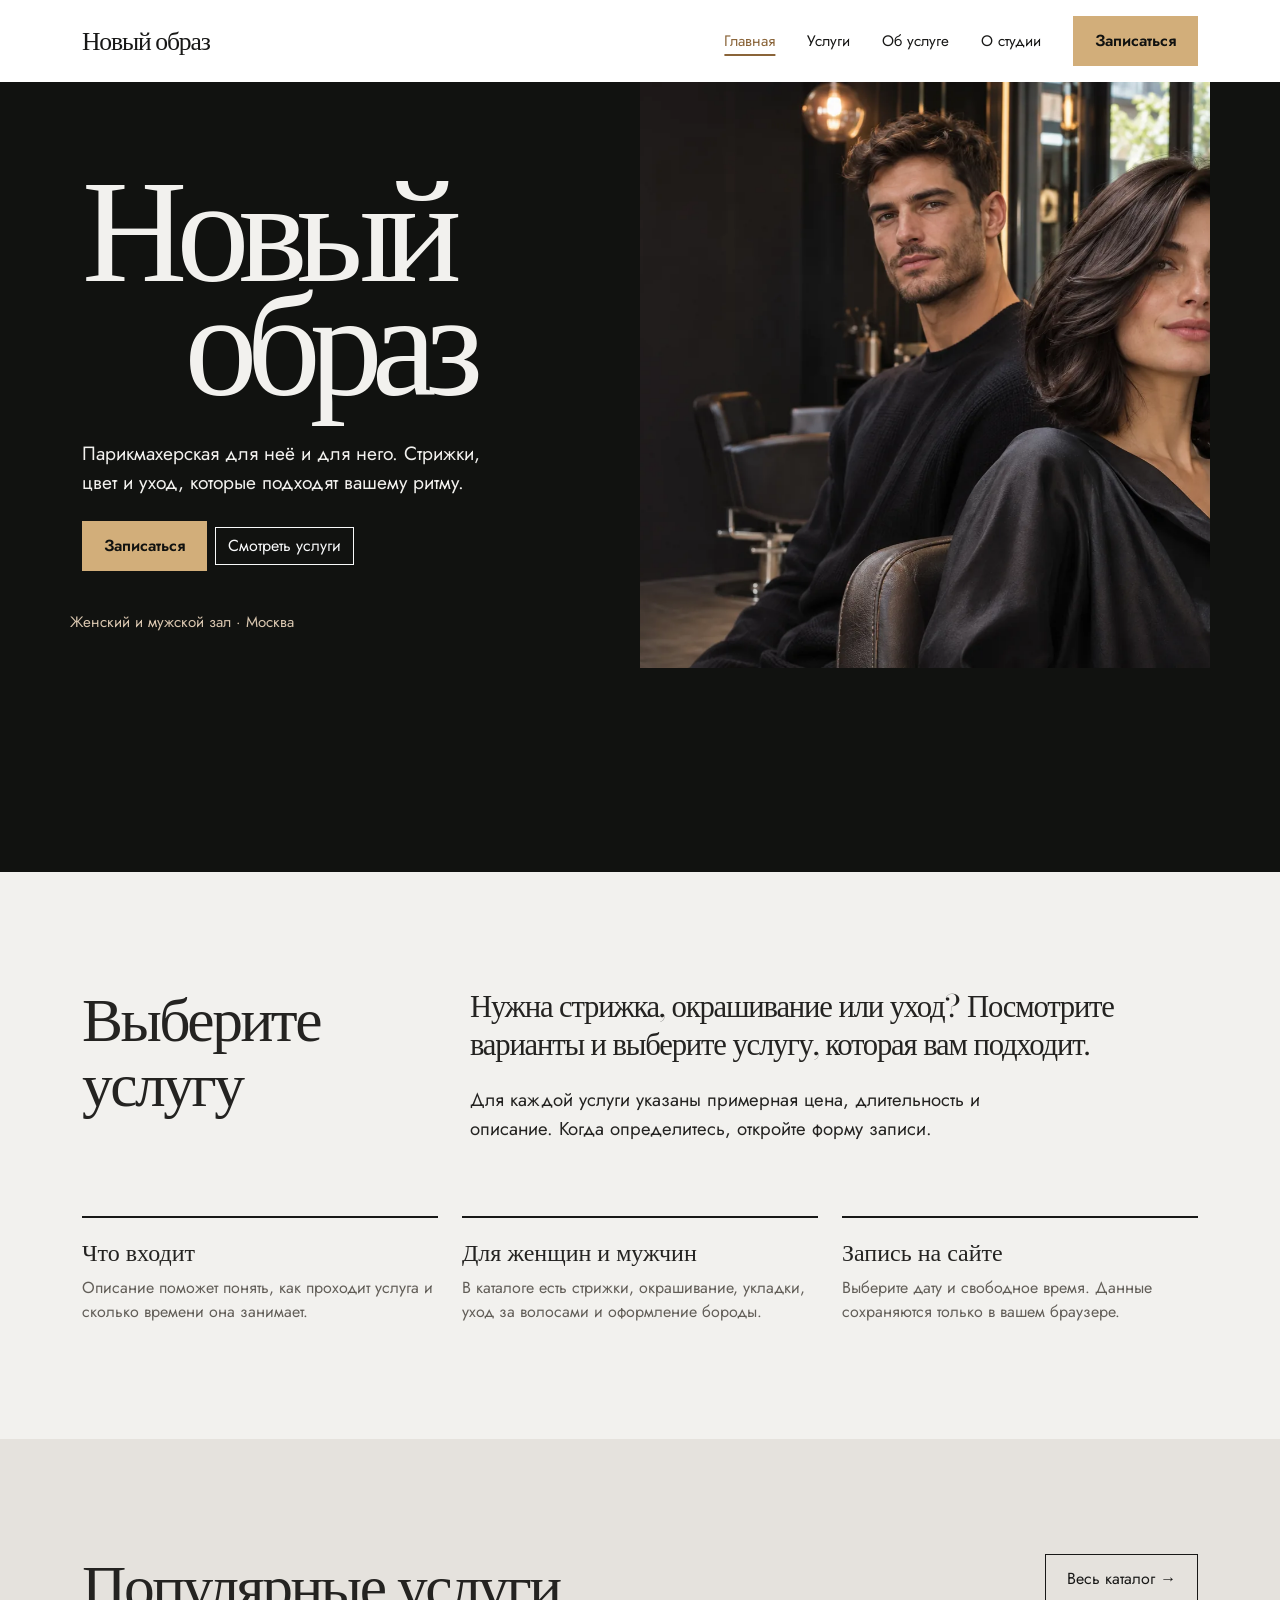
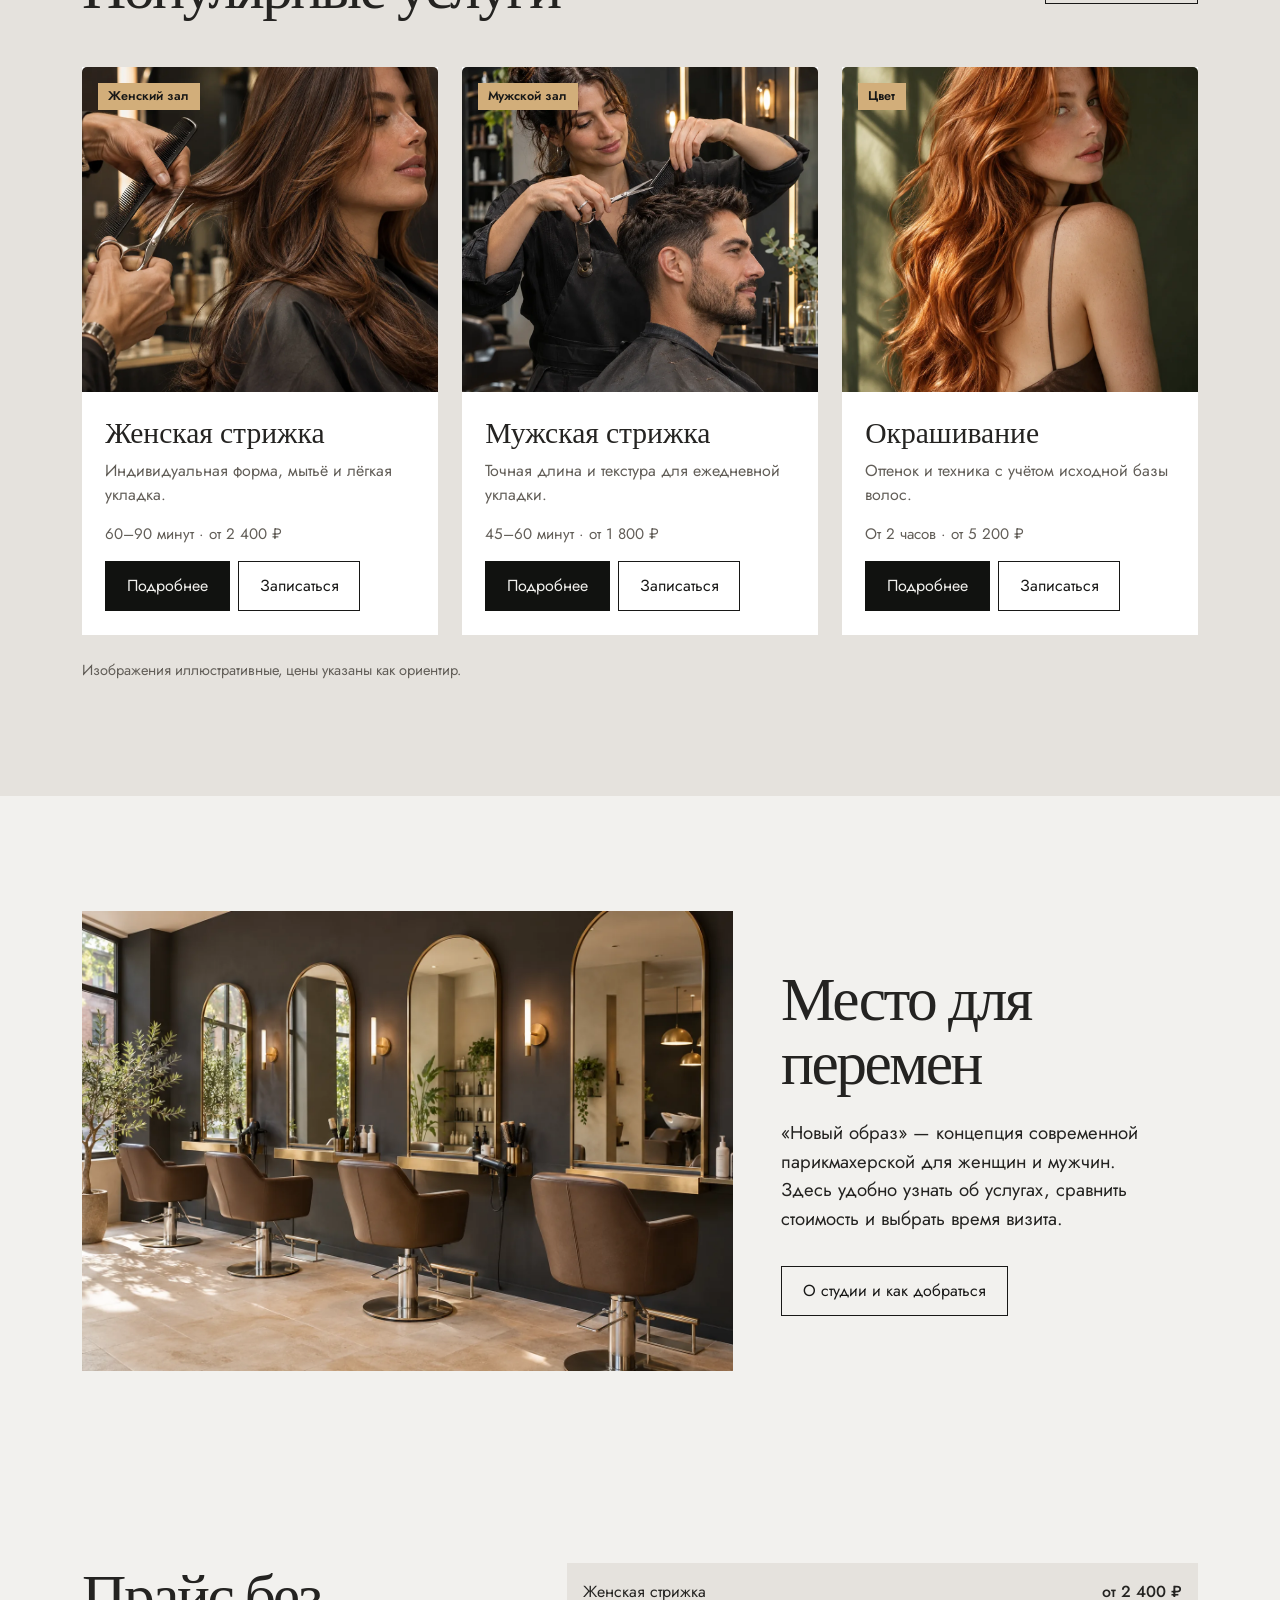
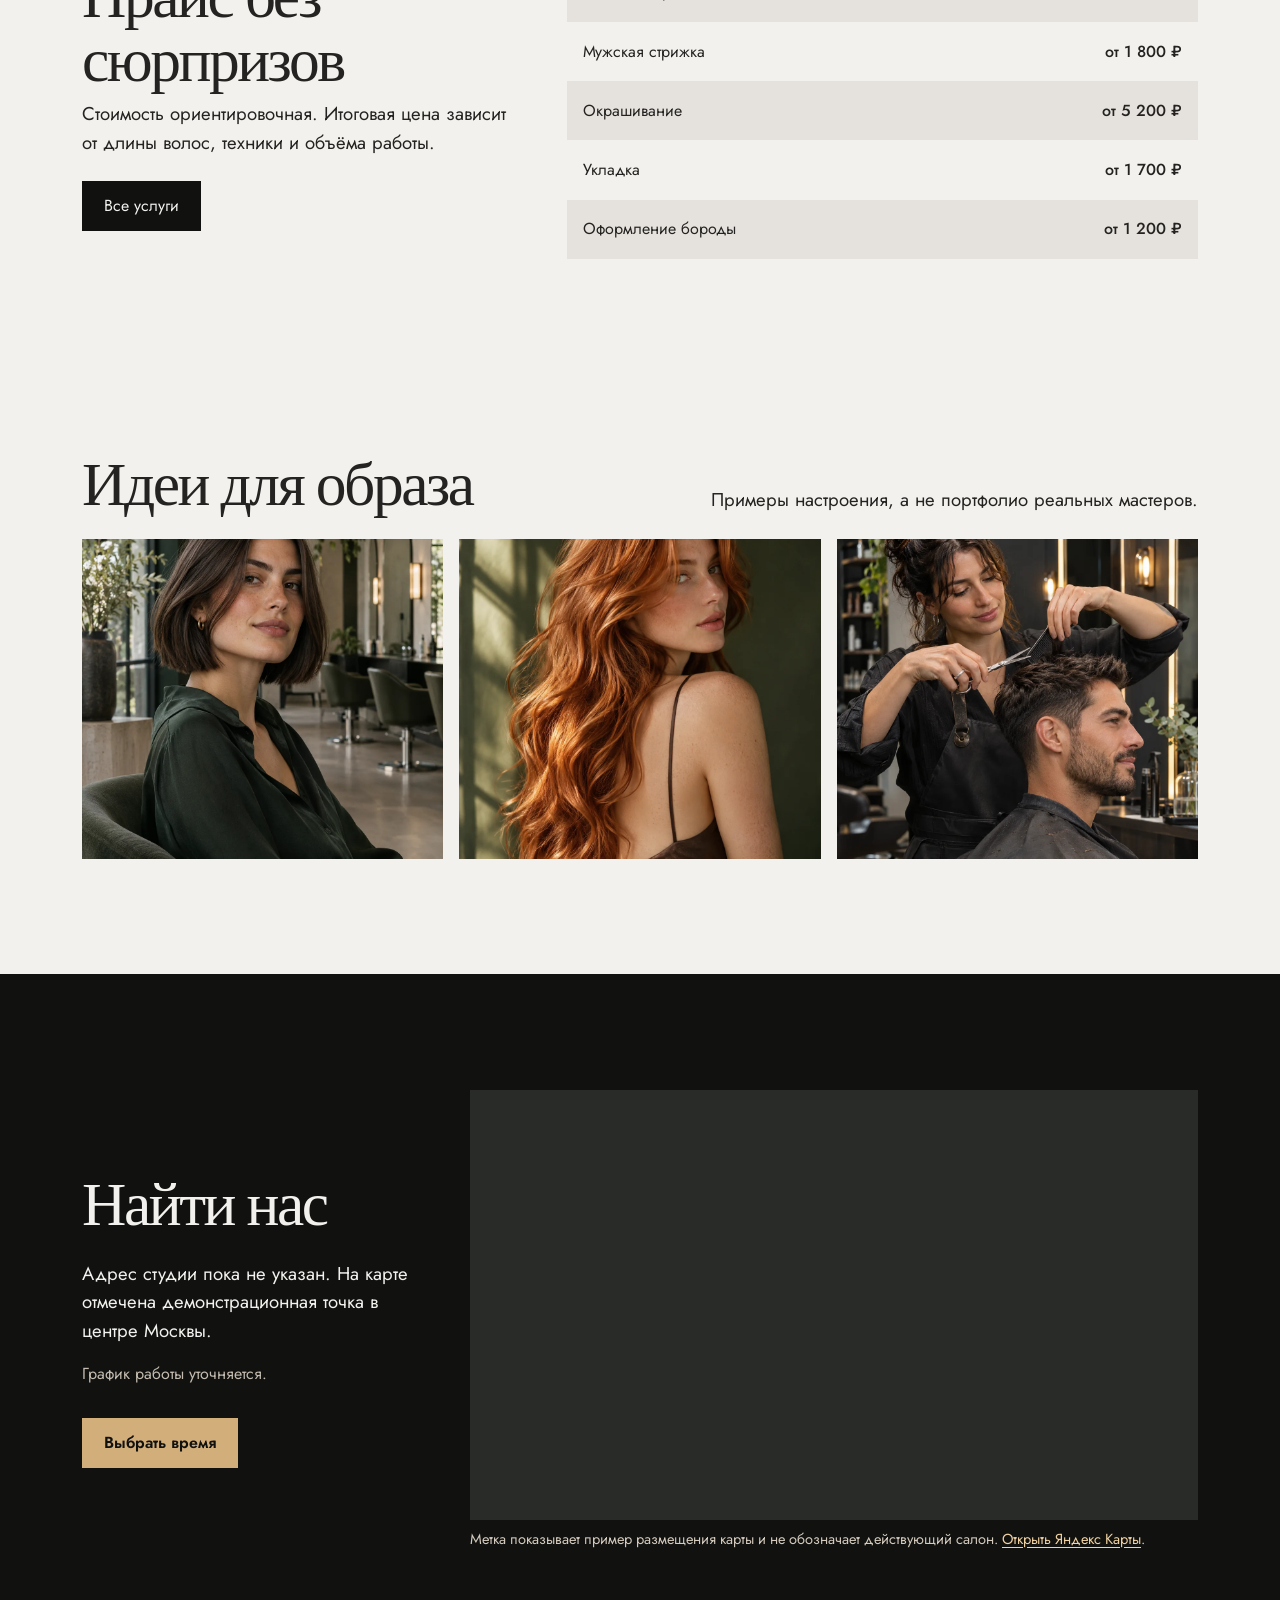
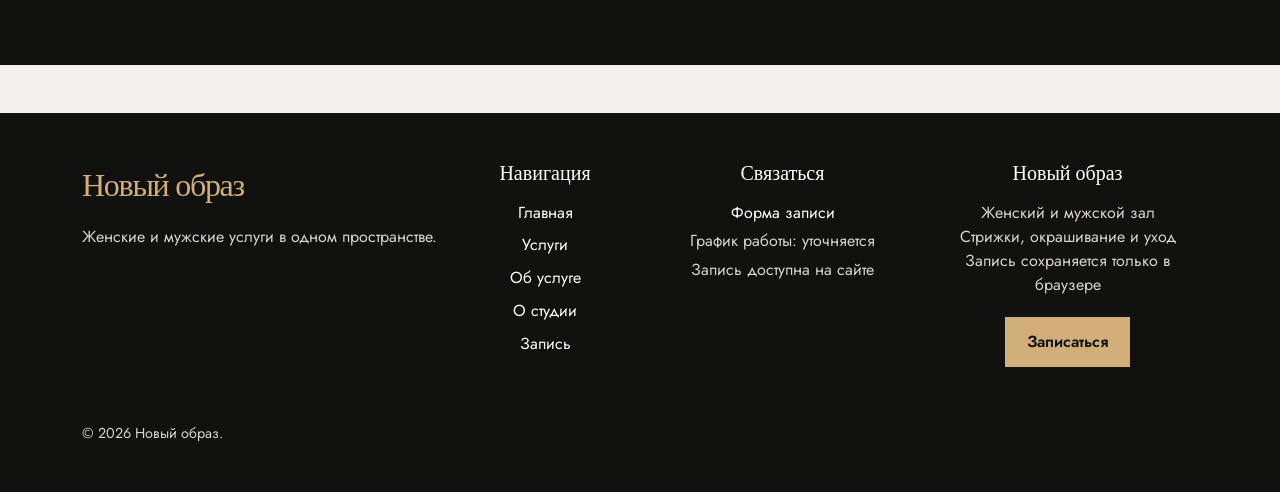
==== commit 52e0eac4: "Remove popular services subtitle" ====
--- a/index.html
+++ b/index.html
@@ -59,7 +59,7 @@
 
     <section class="services-section section-space" aria-labelledby="popular-title">
       <div class="container">
-        <div class="d-flex flex-column flex-md-row justify-content-between align-items-md-end gap-3 mb-5"><div><h2 class="section-title mb-2" id="popular-title">Популярные услуги</h2><p class="section-lead mb-0">Три направления, с которых удобно начать.</p></div><a class="btn btn-salon-outline align-self-start" href="catalog.html">Весь каталог →</a></div>
+        <div class="d-flex flex-column flex-md-row justify-content-between align-items-md-end gap-3 mb-5"><h2 class="section-title mb-0" id="popular-title">Популярные услуги</h2><a class="btn btn-salon-outline align-self-start" href="catalog.html">Весь каталог →</a></div>
         <div class="row g-4">
           <div class="col-12 col-md-6 col-lg-4">
             <article class="card service-card"><img src="images/women-cut.webp" class="card-img-top" alt="Иллюстрация женской стрижки" width="1024" height="1280" loading="lazy"><div class="card-body d-flex flex-column"><div class="mb-3"><span class="badge badge-salon">Женский зал</span></div><h3 class="card-title">Женская стрижка</h3><p class="card-text">Индивидуальная форма, мытьё и лёгкая укладка.</p><p class="service-meta mt-auto">60–90 минут · от 2 400 ₽</p><div class="d-flex flex-wrap gap-2"><a class="btn btn-salon-dark" href="product.html?service=women-cut">Подробнее</a><button class="btn btn-salon-outline" type="button" data-bs-toggle="modal" data-bs-target="#bookingModal" data-service="women-cut">Записаться</button></div></div></article>
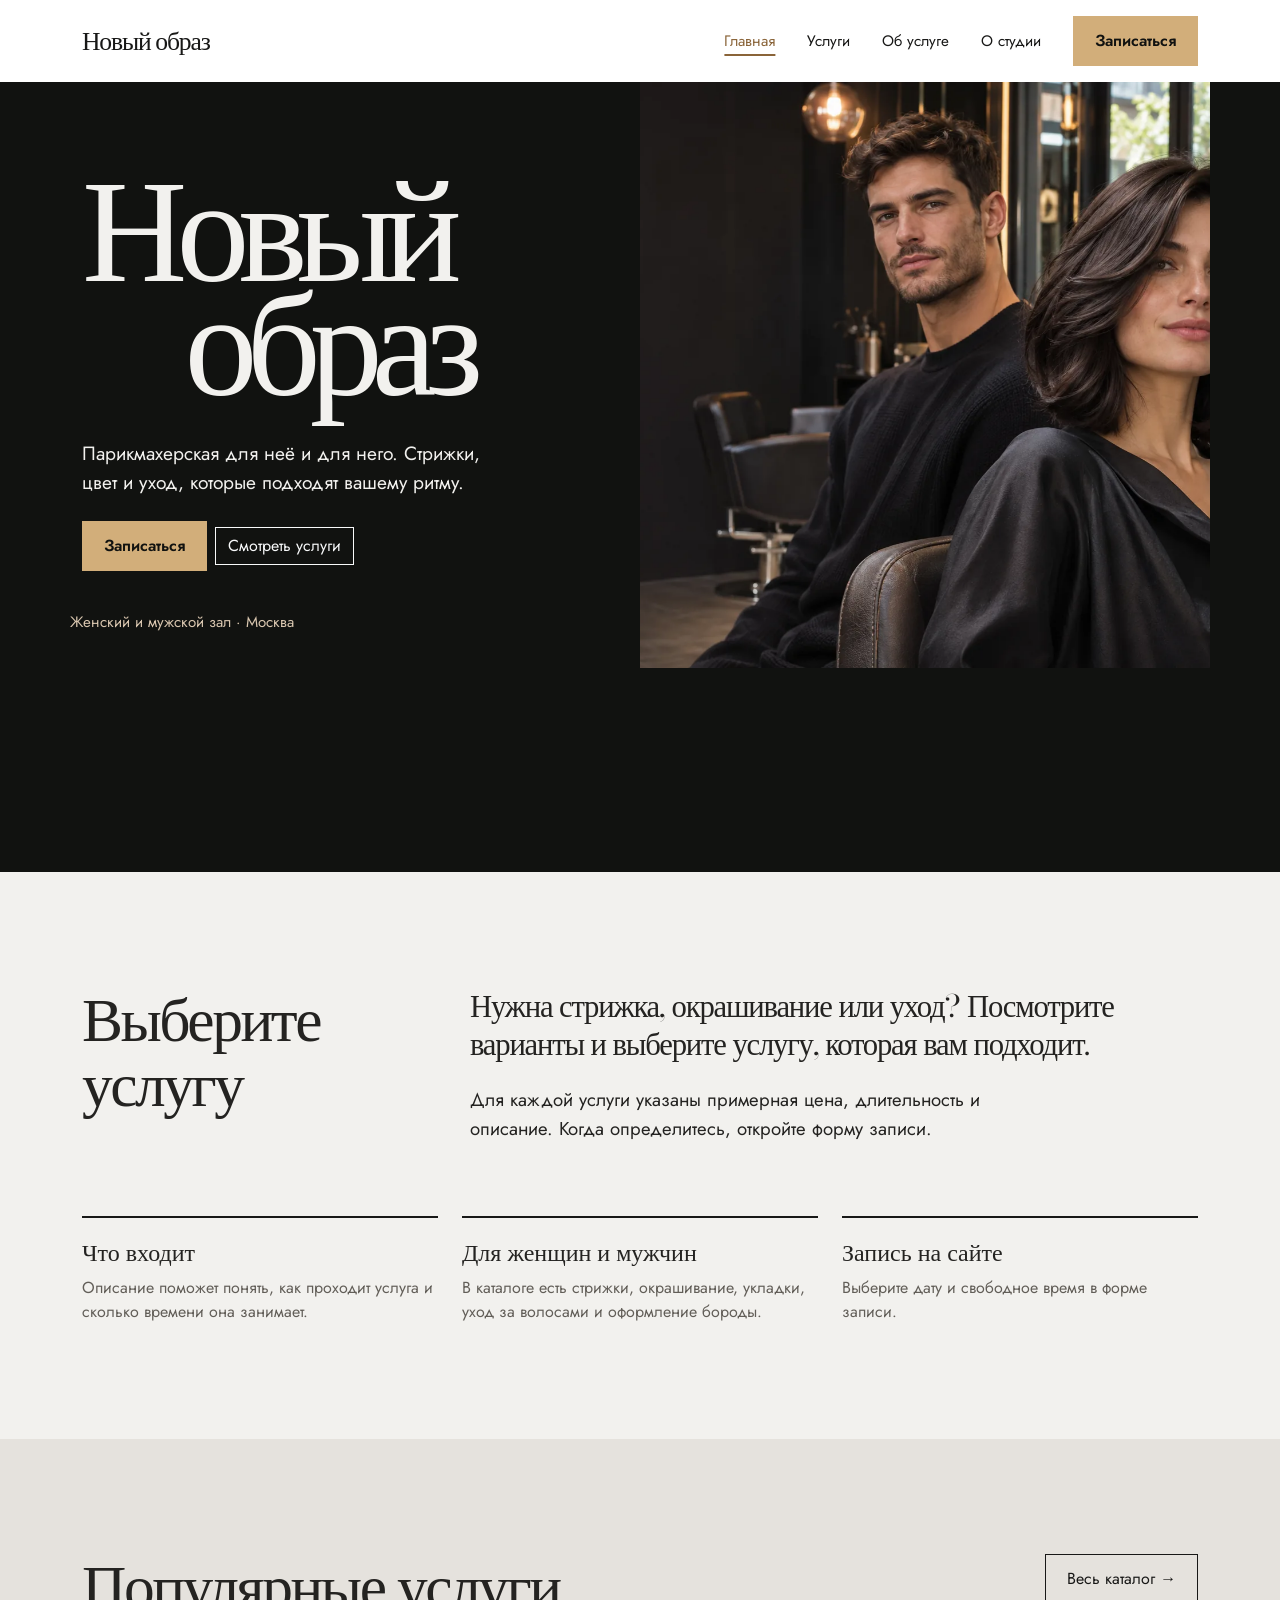
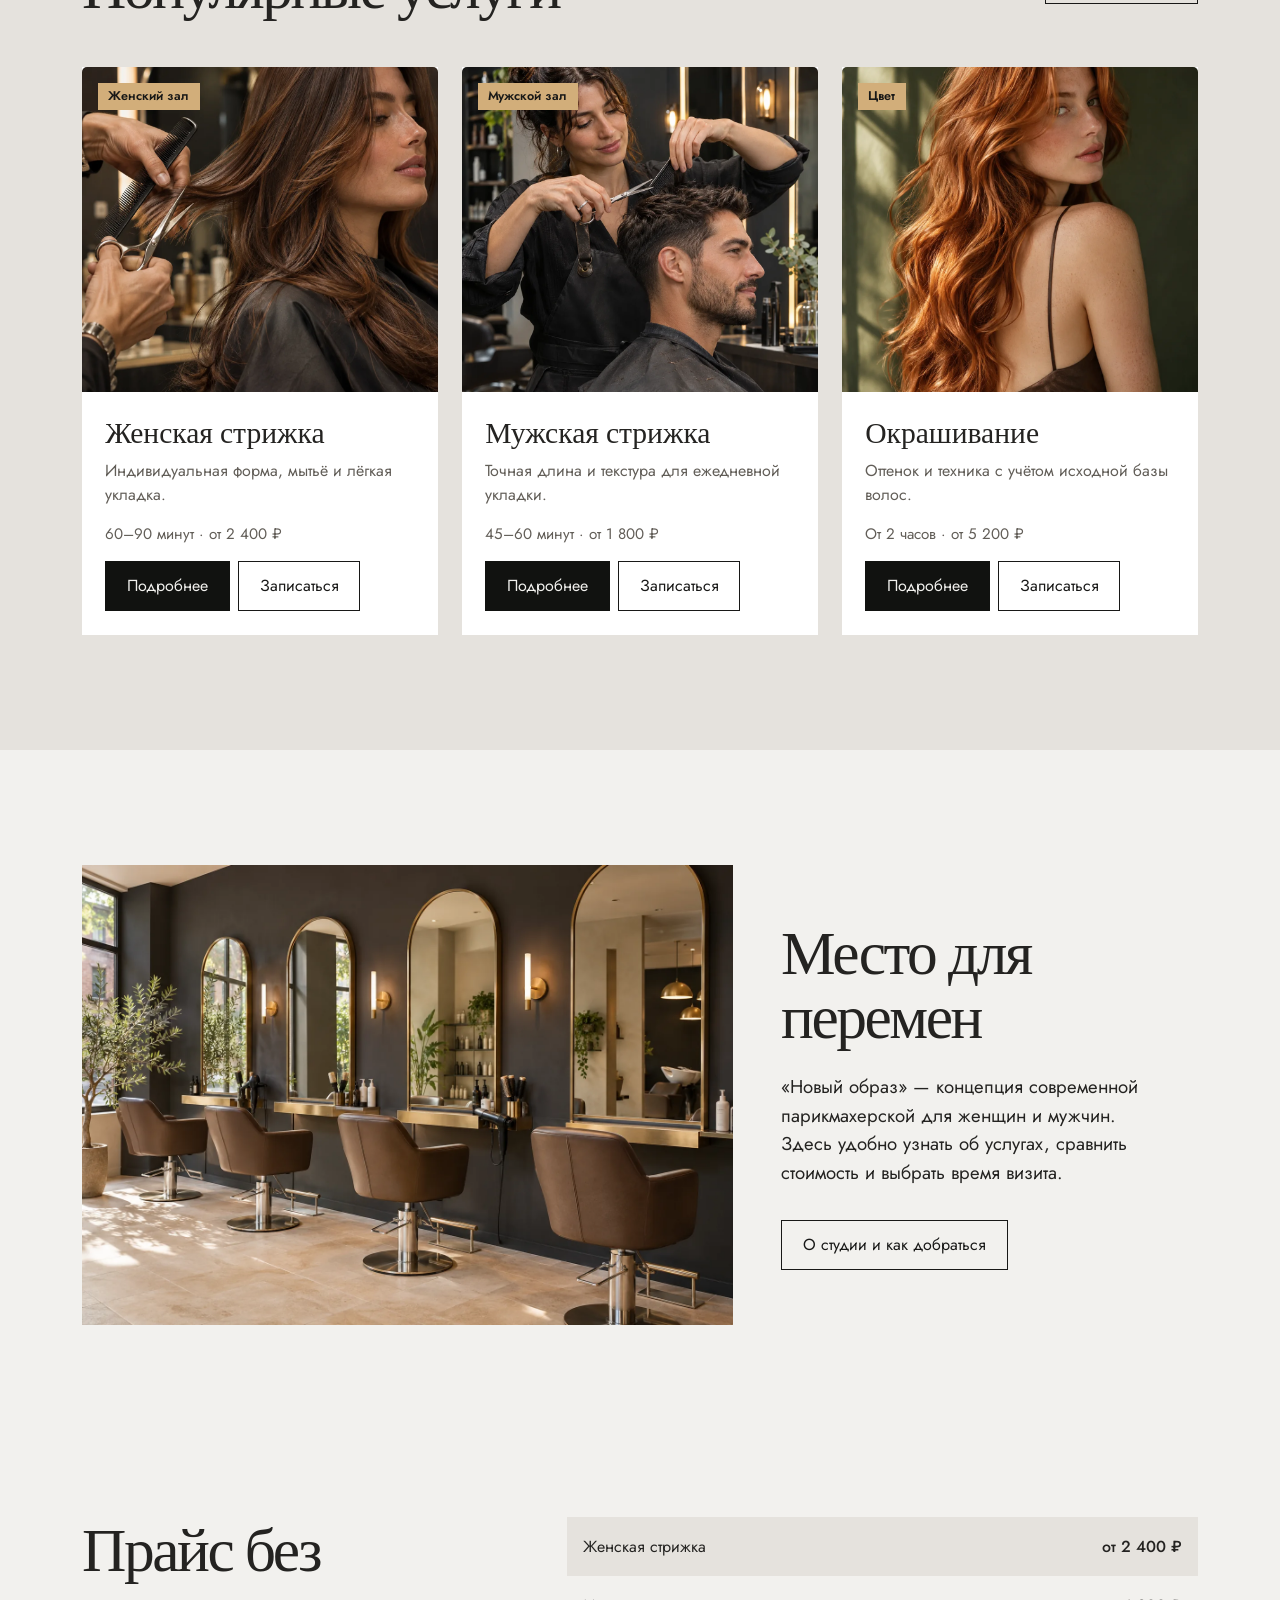
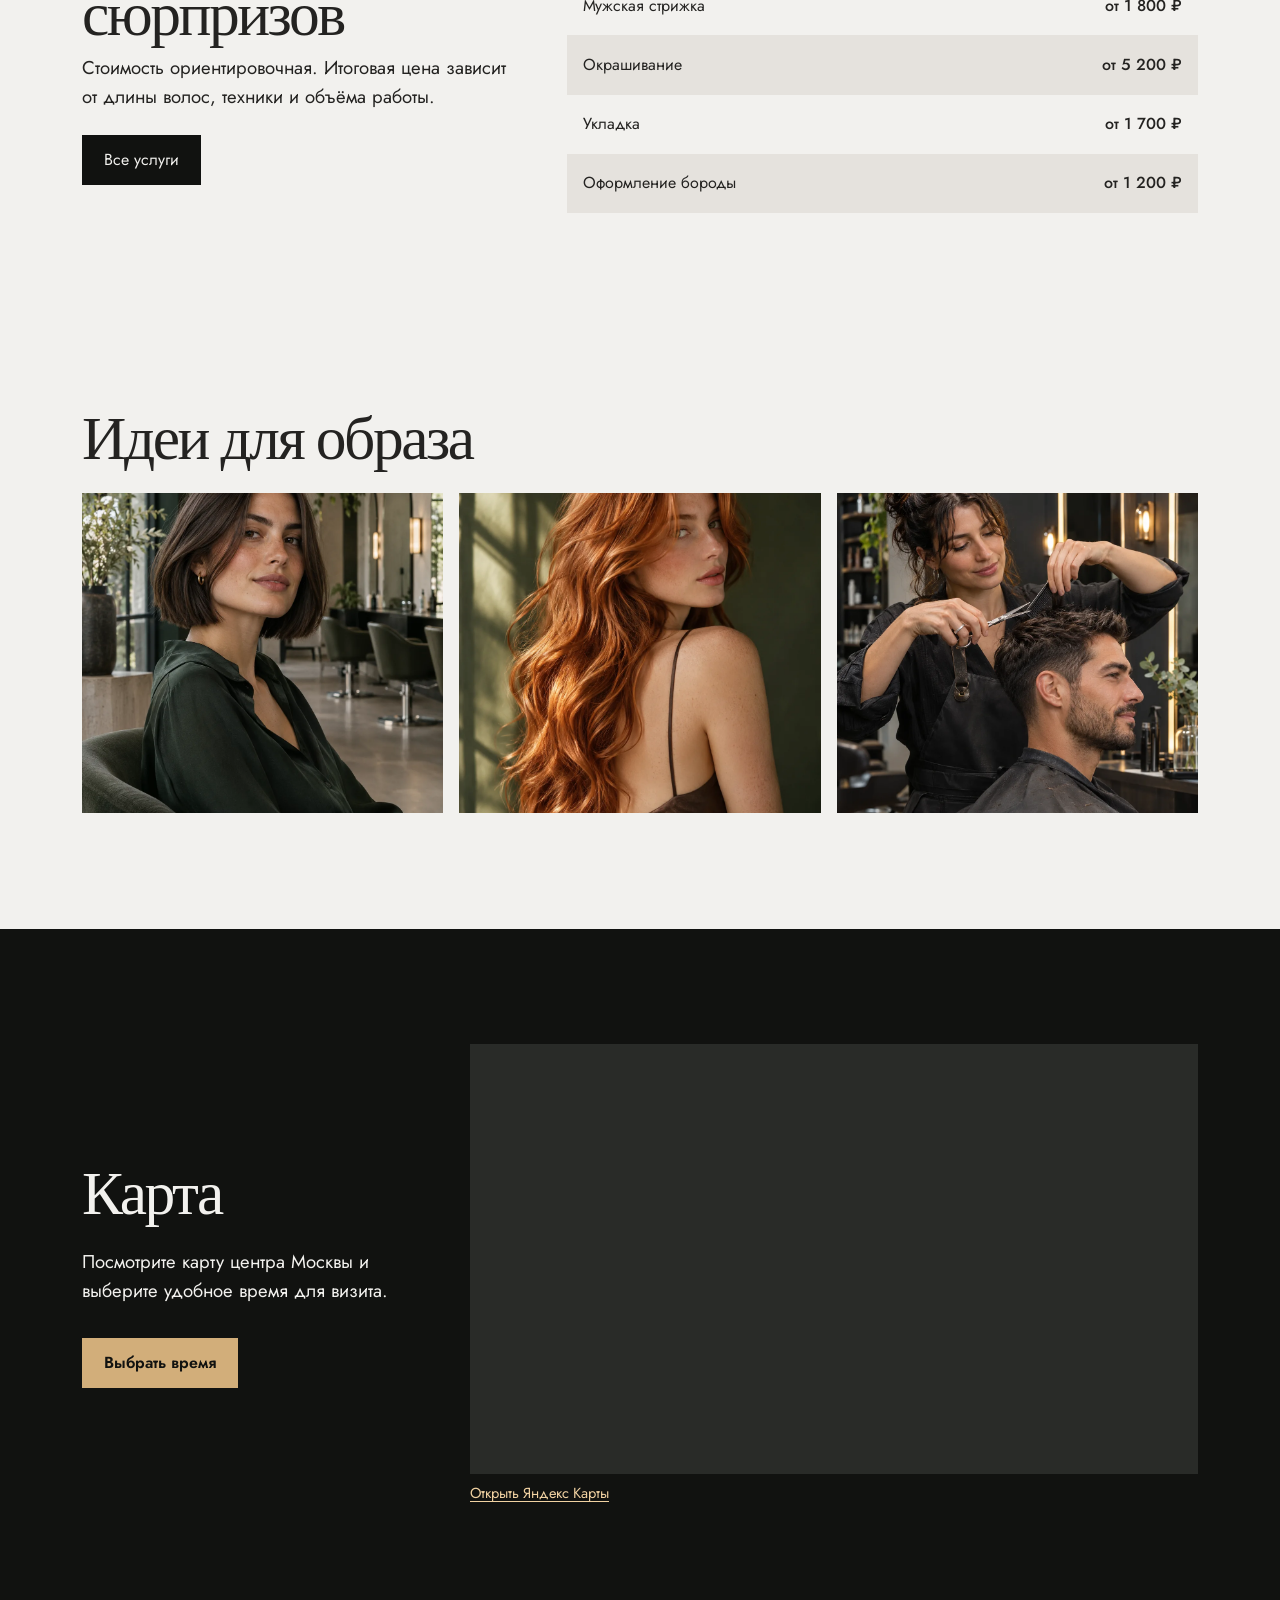
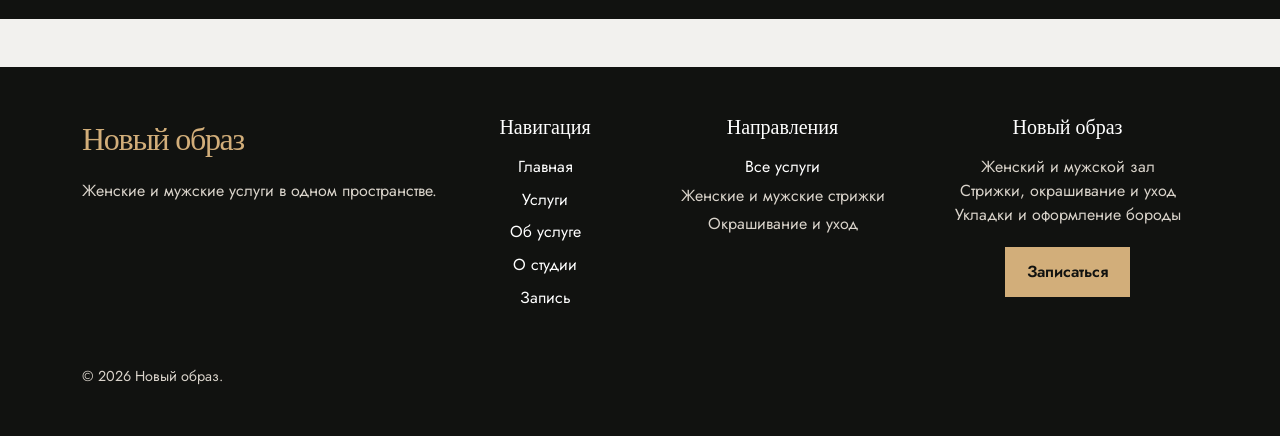
==== commit 5f7f3f90: "Remove demo labels from salon pages" ====
--- a/index.html
+++ b/index.html
@@ -40,7 +40,7 @@
             <div><a class="btn btn-salon me-2 mb-2" href="order.html">Записаться</a><a class="btn btn-outline-light rounded-0 mb-2" href="catalog.html">Смотреть услуги</a></div>
             <p class="hero-bottom mb-0">Женский и мужской зал · Москва</p>
           </div>
-          <div class="col-12 col-lg-6 px-0"><div class="hero-photo"><img src="images/hero.webp" alt="Иллюстративный портрет женщины и мужчины в парикмахерской" width="1536" height="1024" fetchpriority="high"></div></div>
+          <div class="col-12 col-lg-6 px-0"><div class="hero-photo"><img src="images/hero.webp" alt="портрет женщины и мужчины в парикмахерской" width="1536" height="1024" fetchpriority="high"></div></div>
         </div>
       </div>
     </section>
@@ -53,7 +53,7 @@
       <div class="row g-4 mt-5">
         <div class="col-12 col-md-4"><div class="benefit h-100"><h3>Что входит</h3><p>Описание поможет понять, как проходит услуга и сколько времени она занимает.</p></div></div>
         <div class="col-12 col-md-4"><div class="benefit h-100"><h3>Для женщин и мужчин</h3><p>В каталоге есть стрижки, окрашивание, укладки, уход за волосами и оформление бороды.</p></div></div>
-        <div class="col-12 col-md-4"><div class="benefit h-100"><h3>Запись на сайте</h3><p>Выберите дату и свободное время. Данные сохраняются только в вашем браузере.</p></div></div>
+        <div class="col-12 col-md-4"><div class="benefit h-100"><h3>Запись на сайте</h3><p>Выберите дату и свободное время в форме записи.</p></div></div>
       </div>
     </section>
 
@@ -62,22 +62,22 @@
         <div class="d-flex flex-column flex-md-row justify-content-between align-items-md-end gap-3 mb-5"><h2 class="section-title mb-0" id="popular-title">Популярные услуги</h2><a class="btn btn-salon-outline align-self-start" href="catalog.html">Весь каталог →</a></div>
         <div class="row g-4">
           <div class="col-12 col-md-6 col-lg-4">
-            <article class="card service-card"><img src="images/women-cut.webp" class="card-img-top" alt="Иллюстрация женской стрижки" width="1024" height="1280" loading="lazy"><div class="card-body d-flex flex-column"><div class="mb-3"><span class="badge badge-salon">Женский зал</span></div><h3 class="card-title">Женская стрижка</h3><p class="card-text">Индивидуальная форма, мытьё и лёгкая укладка.</p><p class="service-meta mt-auto">60–90 минут · от 2 400 ₽</p><div class="d-flex flex-wrap gap-2"><a class="btn btn-salon-dark" href="product.html?service=women-cut">Подробнее</a><button class="btn btn-salon-outline" type="button" data-bs-toggle="modal" data-bs-target="#bookingModal" data-service="women-cut">Записаться</button></div></div></article>
+            <article class="card service-card"><img src="images/women-cut.webp" class="card-img-top" alt="женской стрижки" width="1024" height="1280" loading="lazy"><div class="card-body d-flex flex-column"><div class="mb-3"><span class="badge badge-salon">Женский зал</span></div><h3 class="card-title">Женская стрижка</h3><p class="card-text">Индивидуальная форма, мытьё и лёгкая укладка.</p><p class="service-meta mt-auto">60–90 минут · от 2 400 ₽</p><div class="d-flex flex-wrap gap-2"><a class="btn btn-salon-dark" href="product.html?service=women-cut">Подробнее</a><button class="btn btn-salon-outline" type="button" data-bs-toggle="modal" data-bs-target="#bookingModal" data-service="women-cut">Записаться</button></div></div></article>
           </div>
           <div class="col-12 col-md-6 col-lg-4">
-            <article class="card service-card"><img src="images/men-cut.webp" class="card-img-top" alt="Иллюстрация мужской стрижки" width="1024" height="1280" loading="lazy"><div class="card-body d-flex flex-column"><div class="mb-3"><span class="badge badge-salon">Мужской зал</span></div><h3 class="card-title">Мужская стрижка</h3><p class="card-text">Точная длина и текстура для ежедневной укладки.</p><p class="service-meta mt-auto">45–60 минут · от 1 800 ₽</p><div class="d-flex flex-wrap gap-2"><a class="btn btn-salon-dark" href="product.html?service=men-cut">Подробнее</a><button class="btn btn-salon-outline" type="button" data-bs-toggle="modal" data-bs-target="#bookingModal" data-service="men-cut">Записаться</button></div></div></article>
+            <article class="card service-card"><img src="images/men-cut.webp" class="card-img-top" alt="мужской стрижки" width="1024" height="1280" loading="lazy"><div class="card-body d-flex flex-column"><div class="mb-3"><span class="badge badge-salon">Мужской зал</span></div><h3 class="card-title">Мужская стрижка</h3><p class="card-text">Точная длина и текстура для ежедневной укладки.</p><p class="service-meta mt-auto">45–60 минут · от 1 800 ₽</p><div class="d-flex flex-wrap gap-2"><a class="btn btn-salon-dark" href="product.html?service=men-cut">Подробнее</a><button class="btn btn-salon-outline" type="button" data-bs-toggle="modal" data-bs-target="#bookingModal" data-service="men-cut">Записаться</button></div></div></article>
           </div>
           <div class="col-12 col-md-6 col-lg-4">
-            <article class="card service-card"><img src="images/color.webp" class="card-img-top" alt="Иллюстрация окрашивания волос" width="1024" height="1280" loading="lazy"><div class="card-body d-flex flex-column"><div class="mb-3"><span class="badge badge-salon">Цвет</span></div><h3 class="card-title">Окрашивание</h3><p class="card-text">Оттенок и техника с учётом исходной базы волос.</p><p class="service-meta mt-auto">От 2 часов · от 5 200 ₽</p><div class="d-flex flex-wrap gap-2"><a class="btn btn-salon-dark" href="product.html?service=color">Подробнее</a><button class="btn btn-salon-outline" type="button" data-bs-toggle="modal" data-bs-target="#bookingModal" data-service="color">Записаться</button></div></div></article>
+            <article class="card service-card"><img src="images/color.webp" class="card-img-top" alt="окрашивания волос" width="1024" height="1280" loading="lazy"><div class="card-body d-flex flex-column"><div class="mb-3"><span class="badge badge-salon">Цвет</span></div><h3 class="card-title">Окрашивание</h3><p class="card-text">Оттенок и техника с учётом исходной базы волос.</p><p class="service-meta mt-auto">От 2 часов · от 5 200 ₽</p><div class="d-flex flex-wrap gap-2"><a class="btn btn-salon-dark" href="product.html?service=color">Подробнее</a><button class="btn btn-salon-outline" type="button" data-bs-toggle="modal" data-bs-target="#bookingModal" data-service="color">Записаться</button></div></div></article>
           </div>
         </div>
-        <p class="demo-note mt-4 mb-0">Изображения иллюстративные, цены указаны как ориентир.</p>
+
       </div>
     </section>
 
     <section class="container section-space" aria-labelledby="studio-title">
       <div class="row g-0 align-items-stretch">
-        <div class="col-12 col-lg-7"><img class="image-cover salon-story-photo" src="images/salon.webp" alt="Иллюстративный интерьер парикмахерской с креслами и зеркалами" width="1536" height="1024" loading="lazy"></div>
+        <div class="col-12 col-lg-7"><img class="image-cover salon-story-photo" src="images/salon.webp" alt="Интерьер парикмахерской с креслами и зеркалами" width="1536" height="1024" loading="lazy"></div>
         <div class="col-12 col-lg-5 d-flex align-items-center"><div class="story-copy p-4 p-lg-5"><h2 class="section-title mb-4" id="studio-title">Место для перемен</h2><p class="section-lead">«Новый образ» — концепция современной парикмахерской для женщин и мужчин. Здесь удобно узнать об услугах, сравнить стоимость и выбрать время визита.</p><a class="btn btn-salon-outline mt-3" href="contacts.html">О студии и как добраться</a></div></div>
       </div>
     </section>
@@ -87,12 +87,12 @@
     </section>
 
     <section class="container section-space" aria-labelledby="gallery-title">
-      <div class="d-flex flex-column flex-md-row justify-content-between align-items-md-end gap-3 mb-4"><h2 class="section-title mb-0" id="gallery-title">Идеи для образа</h2><p class="section-lead mb-0">Примеры настроения, а не портфолио реальных мастеров.</p></div>
-      <div class="row g-3"><div class="col-12 col-md-4"><img class="gallery-photo" src="images/bob.webp" alt="Иллюстрация короткой женской стрижки" loading="lazy" width="1024" height="1280"></div><div class="col-12 col-md-4"><img class="gallery-photo" src="images/color.webp" alt="Иллюстрация окрашивания длинных волос" loading="lazy" width="1024" height="1280"></div><div class="col-12 col-md-4"><img class="gallery-photo" src="images/men-cut.webp" alt="Иллюстрация мужской стрижки" loading="lazy" width="1024" height="1280"></div></div>
+      <div class="d-flex flex-column flex-md-row justify-content-between align-items-md-end gap-3 mb-4"><h2 class="section-title mb-0" id="gallery-title">Идеи для образа</h2></div>
+      <div class="row g-3"><div class="col-12 col-md-4"><img class="gallery-photo" src="images/bob.webp" alt="короткой женской стрижки" loading="lazy" width="1024" height="1280"></div><div class="col-12 col-md-4"><img class="gallery-photo" src="images/color.webp" alt="окрашивания длинных волос" loading="lazy" width="1024" height="1280"></div><div class="col-12 col-md-4"><img class="gallery-photo" src="images/men-cut.webp" alt="мужской стрижки" loading="lazy" width="1024" height="1280"></div></div>
     </section>
 
     <section class="contact-section section-space" aria-labelledby="map-title">
-      <div class="container"><div class="row g-5 align-items-center"><div class="col-12 col-lg-4"><h2 class="section-title mb-4" id="map-title">Найти нас</h2><p class="section-lead">Адрес студии пока не указан. На карте отмечена демонстрационная точка в центре Москвы.</p><p class="text-muted-salon">График работы уточняется.</p><a class="btn btn-salon mt-3" href="order.html">Выбрать время</a></div><div class="col-12 col-lg-8"><div class="map-frame"><iframe src="https://yandex.ru/map-widget/v1/?ll=37.617635%2C55.755814&amp;z=15&amp;pt=37.617635%2C55.755814%2Cpm2rdm" loading="lazy" title="Демонстрационная точка парикмахерской на Яндекс Картах" allowfullscreen referrerpolicy="no-referrer-when-downgrade"></iframe></div><p class="demo-note mt-2 mb-0">Метка показывает пример размещения карты и не обозначает действующий салон. <a href="https://yandex.ru/maps/?ll=37.617635%2C55.755814&amp;z=15&amp;pt=37.617635%2C55.755814%2Cpm2rdm" target="_blank" rel="noopener noreferrer">Открыть Яндекс Карты</a>.</p></div></div></div>
+      <div class="container"><div class="row g-5 align-items-center"><div class="col-12 col-lg-4"><h2 class="section-title mb-4" id="map-title">Карта</h2><p class="section-lead">Посмотрите карту центра Москвы и выберите удобное время для визита.</p><a class="btn btn-salon mt-3" href="order.html">Выбрать время</a></div><div class="col-12 col-lg-8"><div class="map-frame"><iframe src="https://yandex.ru/map-widget/v1/?ll=37.617635%2C55.755814&amp;z=15&amp;pt=37.617635%2C55.755814%2Cpm2rdm" loading="lazy" title="Карта центра Москвы на Яндекс Картах" allowfullscreen referrerpolicy="no-referrer-when-downgrade"></iframe></div><p class="demo-note mt-2 mb-0"><a href="https://yandex.ru/maps/?ll=37.617635%2C55.755814&amp;z=15&amp;pt=37.617635%2C55.755814%2Cpm2rdm" target="_blank" rel="noopener noreferrer">Открыть Яндекс Карты</a></p></div></div></div>
     </section>
   </main>
   <footer class="site-footer py-5 mt-5">
@@ -113,16 +113,16 @@
           </ul>
         </div>
         <div class="col-12 col-sm-6 col-lg-3">
-          <h2 class="h5 mb-3">Связаться</h2>
-          <address class="footer-copy mb-0">
-            <a href="order.html">Форма записи</a>
-            <span>График работы: уточняется</span>
-            <span>Запись доступна на сайте</span>
-          </address>
+          <h2 class="h5 mb-3">Направления</h2>
+          <div class="footer-copy mb-0">
+            <a href="catalog.html">Все услуги</a>
+            <span>Женские и мужские стрижки</span>
+            <span>Окрашивание и уход</span>
+          </div>
         </div>
         <div class="col-12 col-lg-3">
           <h2 class="h5 mb-3">Новый образ</h2>
-          <p class="footer-copy mb-0">Женский и мужской зал<br>Стрижки, окрашивание и уход<br>Запись сохраняется только в браузере</p>
+          <p class="footer-copy mb-0">Женский и мужской зал<br>Стрижки, окрашивание и уход<br>Укладки и оформление бороды</p>
           <a class="btn btn-salon footer-action" href="order.html">Записаться</a>
         </div>
       </div>
@@ -136,7 +136,7 @@
         <div class="modal-body">
           <p class="mb-2">Вы выбрали: <strong data-modal-service>Женская стрижка</strong></p>
           <p class="mb-3">Стоимость: <span data-modal-price>от 2 400 ₽</span></p>
-          <div class="alert alert-info mb-0" role="note">Подтверждение сохраняется только в этом браузере. Заявка не отправляется в салон.</div>
+
         </div>
         <div class="modal-footer"><button class="btn btn-salon-outline" type="button" data-bs-dismiss="modal">Вернуться</button><a class="btn btn-salon" data-modal-link href="order.html?service=women-cut">Выбрать время</a></div>
       </div>
--- a/css/custom.css
+++ b/css/custom.css
@@ -107,6 +107,7 @@
 .form-check-input { border-color: #75695d; }
 .form-check-input:checked { background-color: var(--salon-ink); border-color: var(--salon-ink); }
 .alert { border-radius: 0; }
+.alert-info { --bs-alert-color: var(--salon-ink); --bs-alert-bg: var(--salon-soft); --bs-alert-border-color: transparent; border-left: 3px solid var(--salon-gold); }
 .accordion { --bs-accordion-btn-focus-box-shadow: none; --bs-accordion-border-width: 0; } /* taste-skill-ignore */
 .accordion-item, .accordion-button { border-radius: 0 !important; background: var(--salon-paper); }
 .accordion-item { border: 0; margin-bottom: .5rem; }
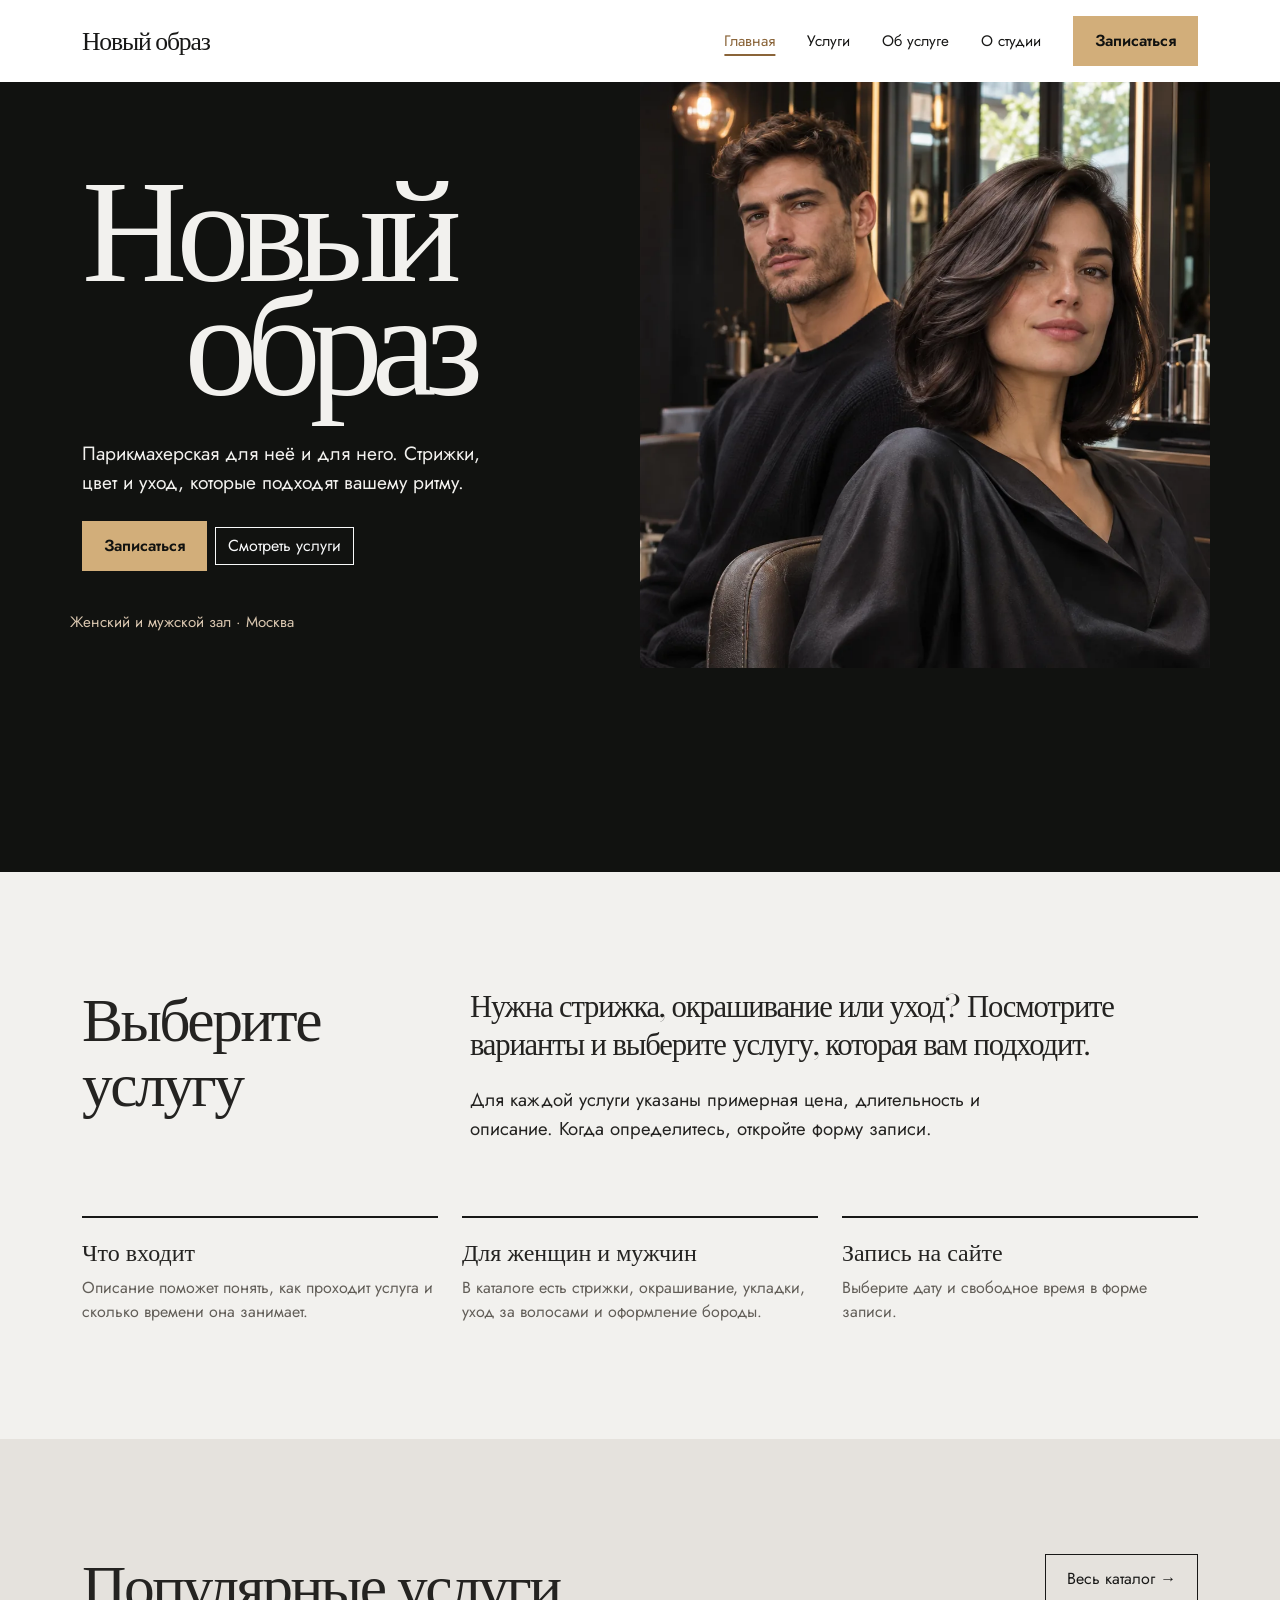
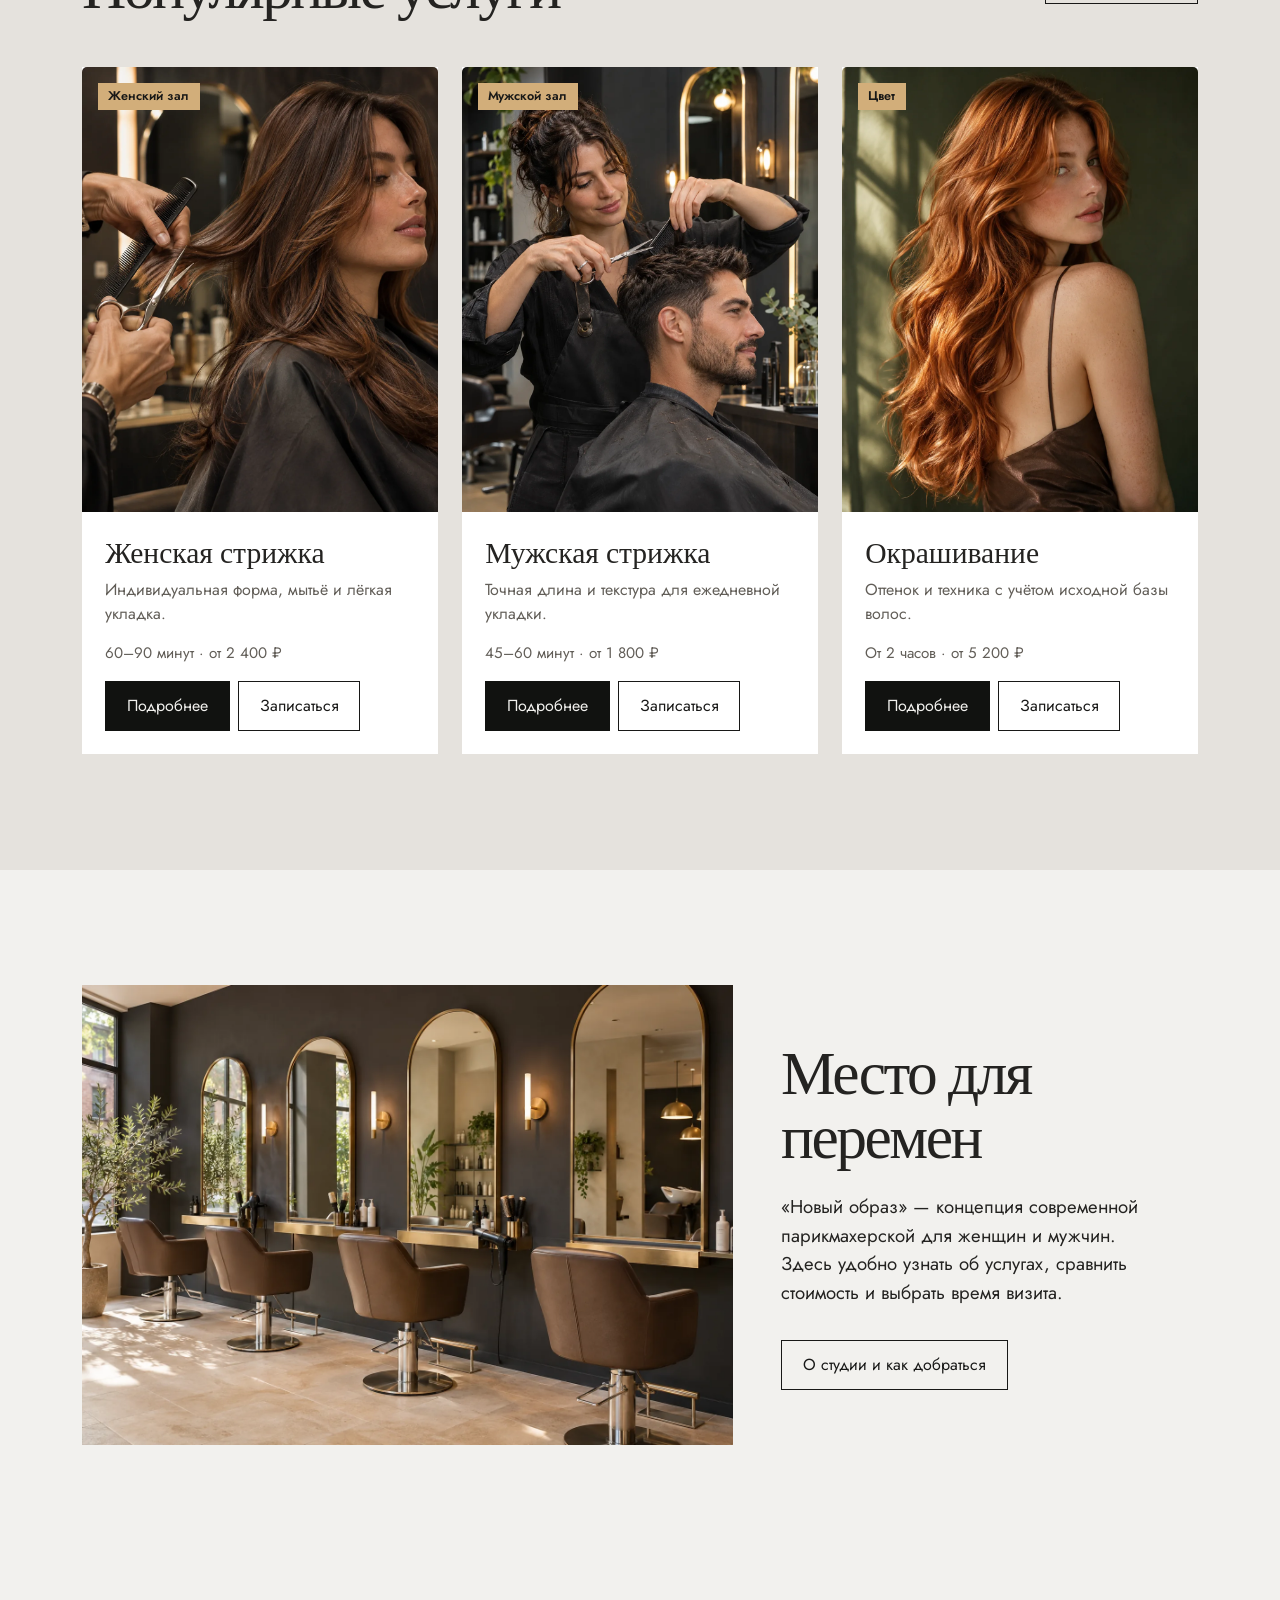
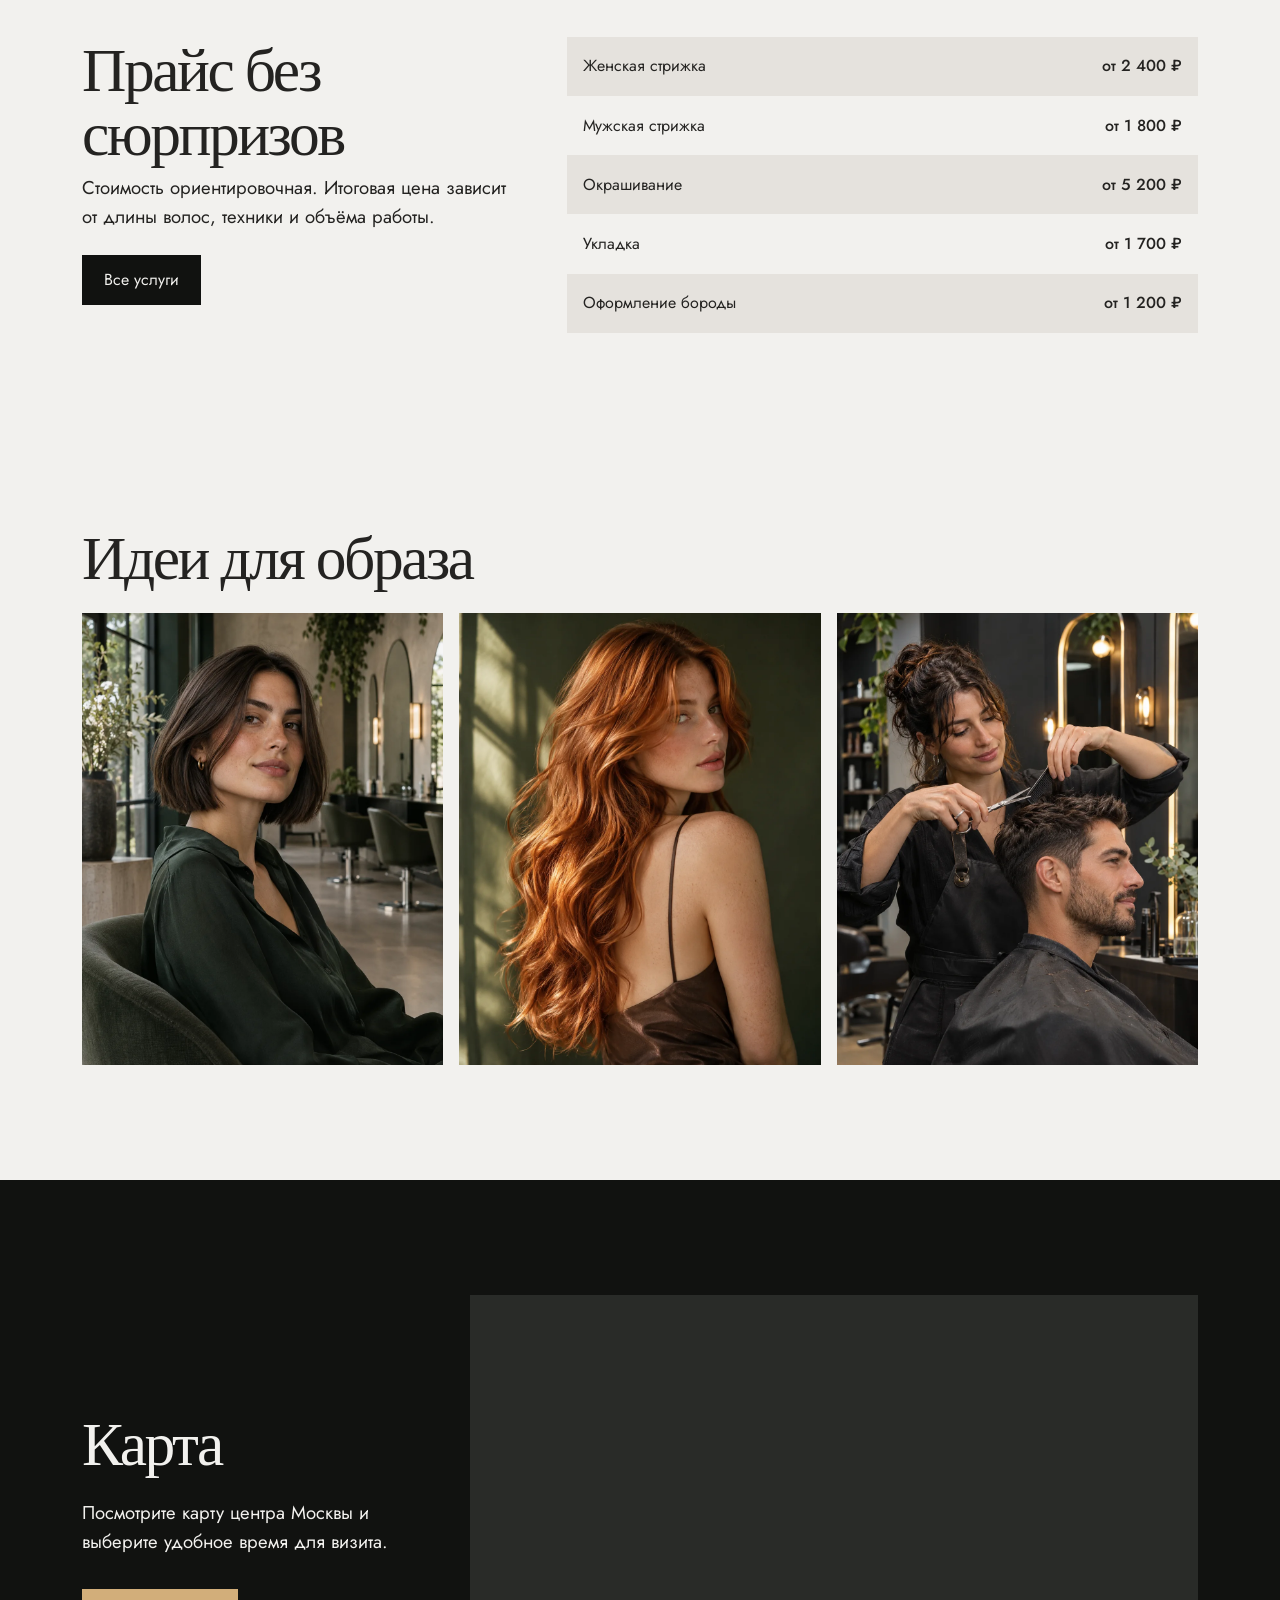
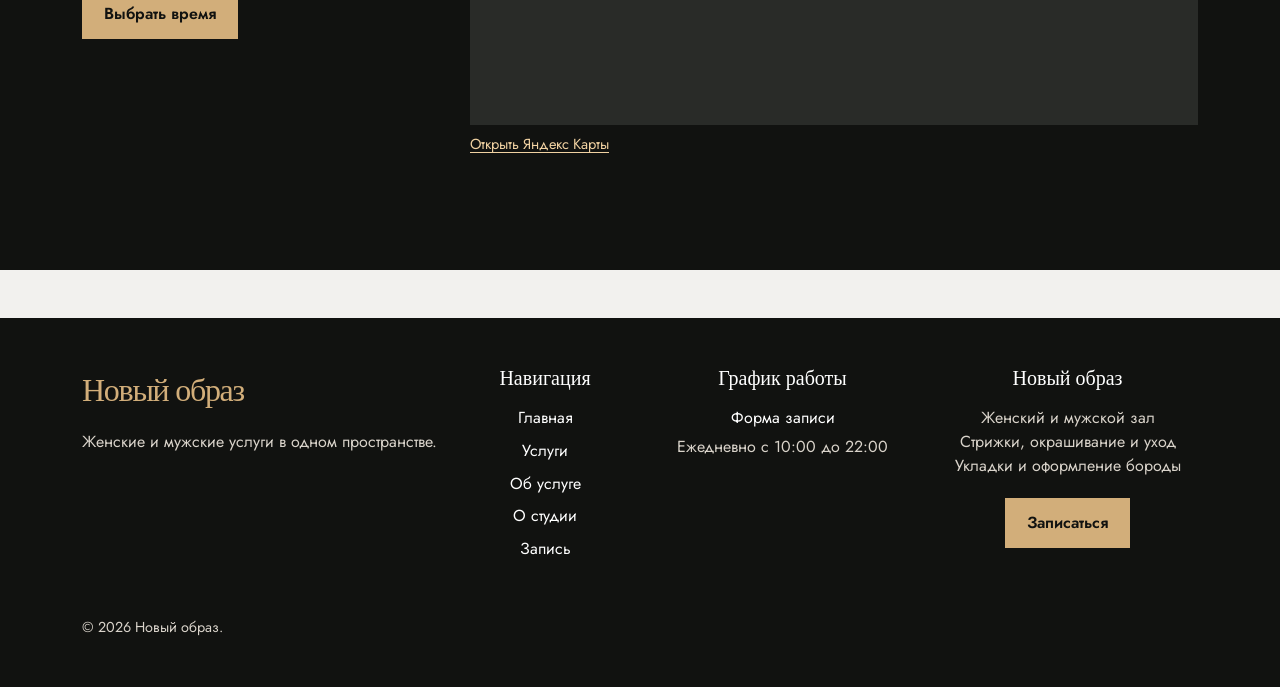
==== commit 80a2106d: "Set salon hours to 10:00–22:00 daily" ====
--- a/index.html
+++ b/index.html
@@ -113,11 +113,10 @@
           </ul>
         </div>
         <div class="col-12 col-sm-6 col-lg-3">
-          <h2 class="h5 mb-3">Направления</h2>
+          <h2 class="h5 mb-3">График работы</h2>
           <div class="footer-copy mb-0">
-            <a href="catalog.html">Все услуги</a>
-            <span>Женские и мужские стрижки</span>
-            <span>Окрашивание и уход</span>
+            <a href="order.html">Форма записи</a>
+            <span>Ежедневно с 10:00 до 22:00</span>
           </div>
         </div>
         <div class="col-12 col-lg-3">
--- a/css/custom.css
+++ b/css/custom.css
@@ -49,7 +49,7 @@
 .hero-title span + span { margin-left: clamp(0rem, 8vw, 8rem); }
 .hero-lead { max-width: 26rem; font-size: clamp(1.08rem, 1.5vw, 1.3rem); line-height: 1.5; }
 .hero-photo { height: 100%; min-height: 500px; overflow: hidden; }
-.hero-photo img { width: 100%; height: 100%; object-fit: cover; object-position: 58% center; animation: photo-enter 1.2s ease both; }
+.hero-photo img { width: 100%; height: 100%; object-fit: cover; object-position: right center; animation: photo-enter 1.2s ease both; }
 .hero-bottom { position: absolute; bottom: 2.2rem; left: 0; font-size: .94rem; color: #d9c6af; }
 
 .intro-statement { font-family: "Bodoni Moda", Georgia, serif; font-size: clamp(1.5rem, 2.4vw, 2.25rem); line-height: 1.22; letter-spacing: -.04em; }
@@ -59,7 +59,7 @@
 .services-section { background: var(--salon-soft); }
 .service-card { border: 0; border-radius: 0; background: #fff; height: 100%; overflow: hidden; }
 .service-card:hover { transform: translateY(-5px); }
-.service-card img { height: 325px; width: 100%; object-fit: cover; }
+.service-card img { display: block; width: 100%; height: auto; }
 .service-card .card-body { padding: 1.45rem; }
 .service-card .card-body > .mb-3 { position: absolute; top: 1rem; left: 1rem; z-index: 1; margin: 0 !important; }
 .service-card .card-title { font-size: 1.85rem; }
@@ -73,9 +73,9 @@
 .price-list li { display: flex; align-items: baseline; justify-content: space-between; gap: 1.25rem; padding: 1.1rem 1rem; }
 .price-list li:nth-child(odd) { background: var(--salon-soft); }
 .price-list strong { font-weight: 500; white-space: nowrap; }
-.gallery-photo { width: 100%; height: 320px; object-fit: cover; }
+.gallery-photo { display: block; width: 100%; height: auto; }
 .gallery-photo:hover { transform: scale(1.015); }
-.mini-gallery img { display: block; width: 100%; height: 280px; object-fit: cover; }
+.mini-gallery img { display: block; width: 100%; height: auto; }
 .mini-gallery figcaption { padding-top: .8rem; color: var(--salon-muted); }
 .mini-gallery a { color: var(--salon-ink); text-decoration: none; }
 .mini-gallery a:hover { color: var(--salon-gold-dark); }
@@ -95,7 +95,7 @@
 .breadcrumb-item.active { color: #e0d7cb; }
 .catalog-filter .nav-link { border-radius: 0; color: var(--salon-ink); background: var(--salon-soft); margin-right: .5rem; margin-bottom: .5rem; }
 .catalog-filter .nav-link.active { background: var(--salon-ink); color: var(--salon-paper); border-color: var(--salon-ink); }
-.service-detail-photo { max-height: 650px; width: 100%; object-fit: cover; }
+.service-detail-photo { display: block; width: 100%; height: auto; }
 .detail-facts { background: var(--salon-soft); padding: 1.5rem; }
 .detail-facts dt { color: var(--salon-muted); font-weight: 400; }
 .detail-facts dd { font-weight: 600; }
@@ -152,9 +152,7 @@
   .hero-title span + span { margin-left: 1.25rem; }
   .hero-photo { height: 350px; }
   .hero-bottom { left: .75rem; }
-  .service-card img { height: 260px; }
   .salon-story-photo { min-height: 310px; }
-  .gallery-photo { height: 260px; }
   .map-frame { height: 330px; }
   .scroll-top { right: 1rem; bottom: 1rem; }
 }
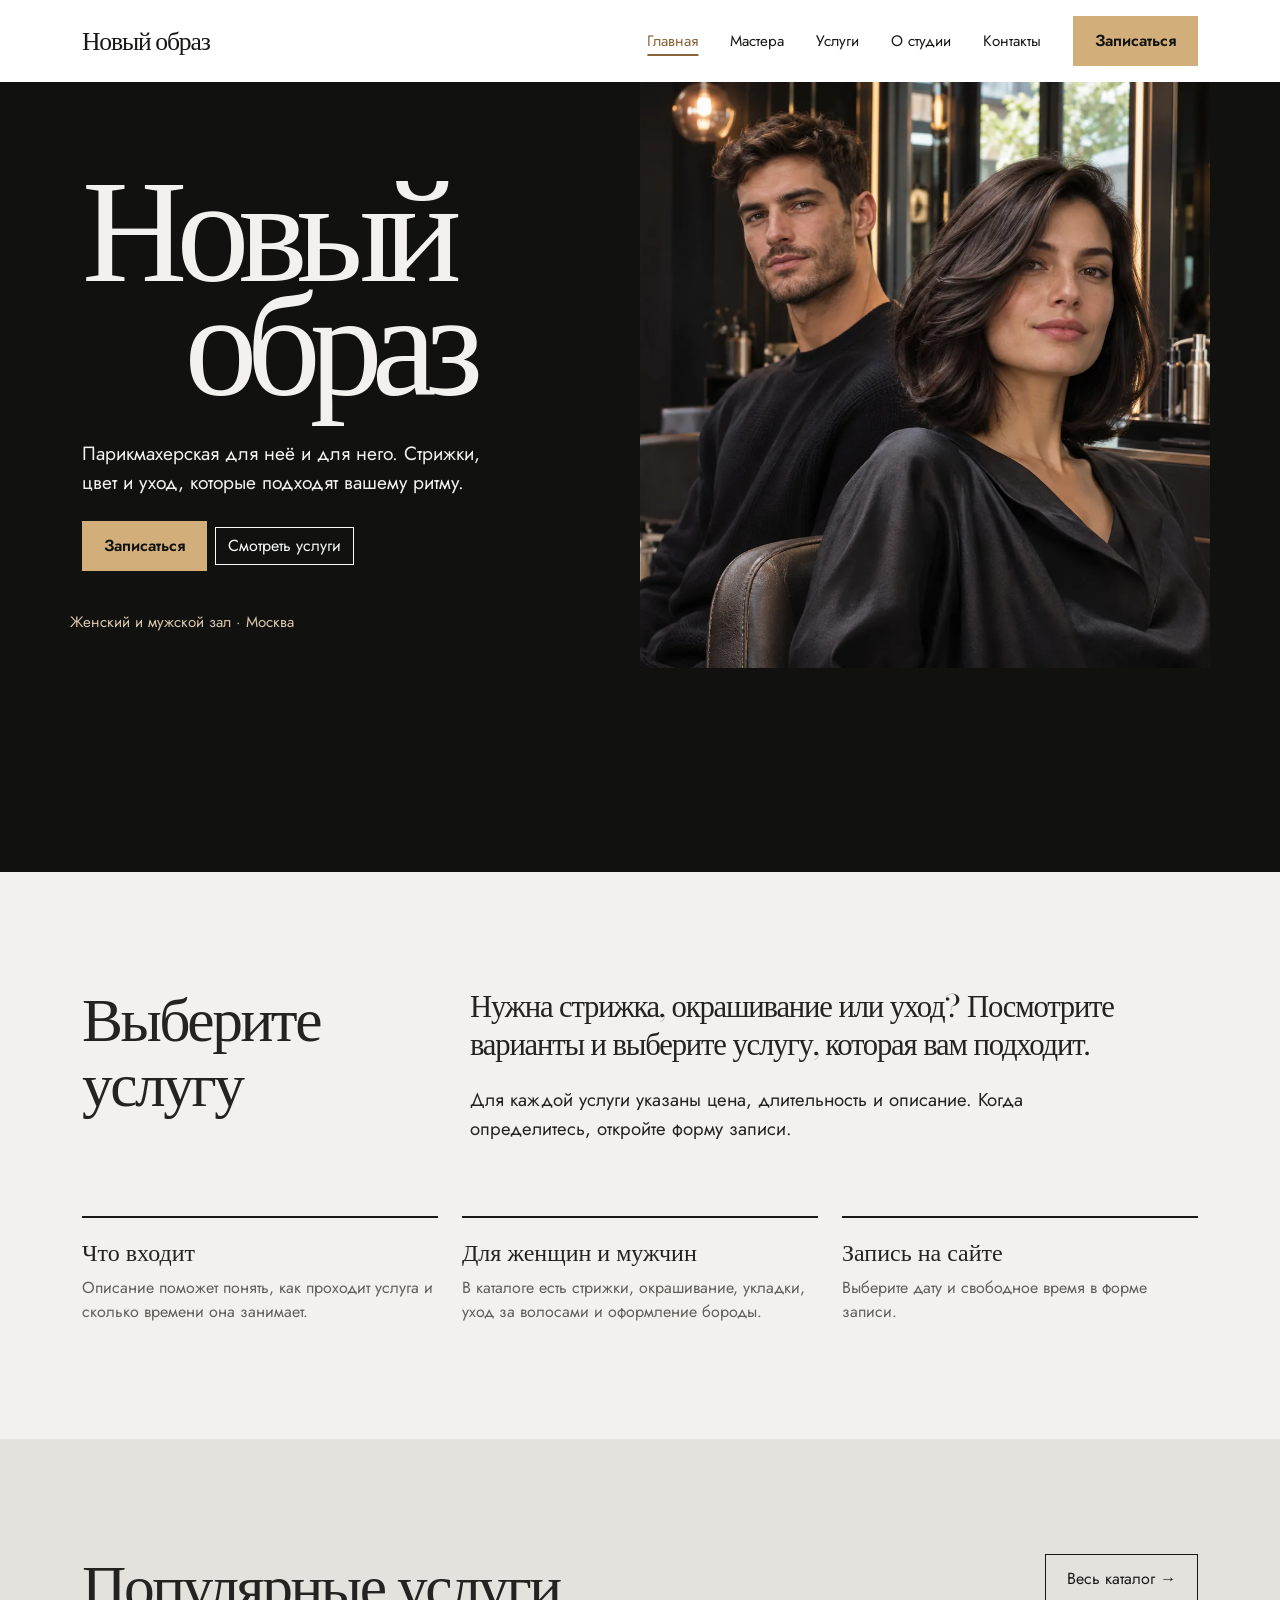
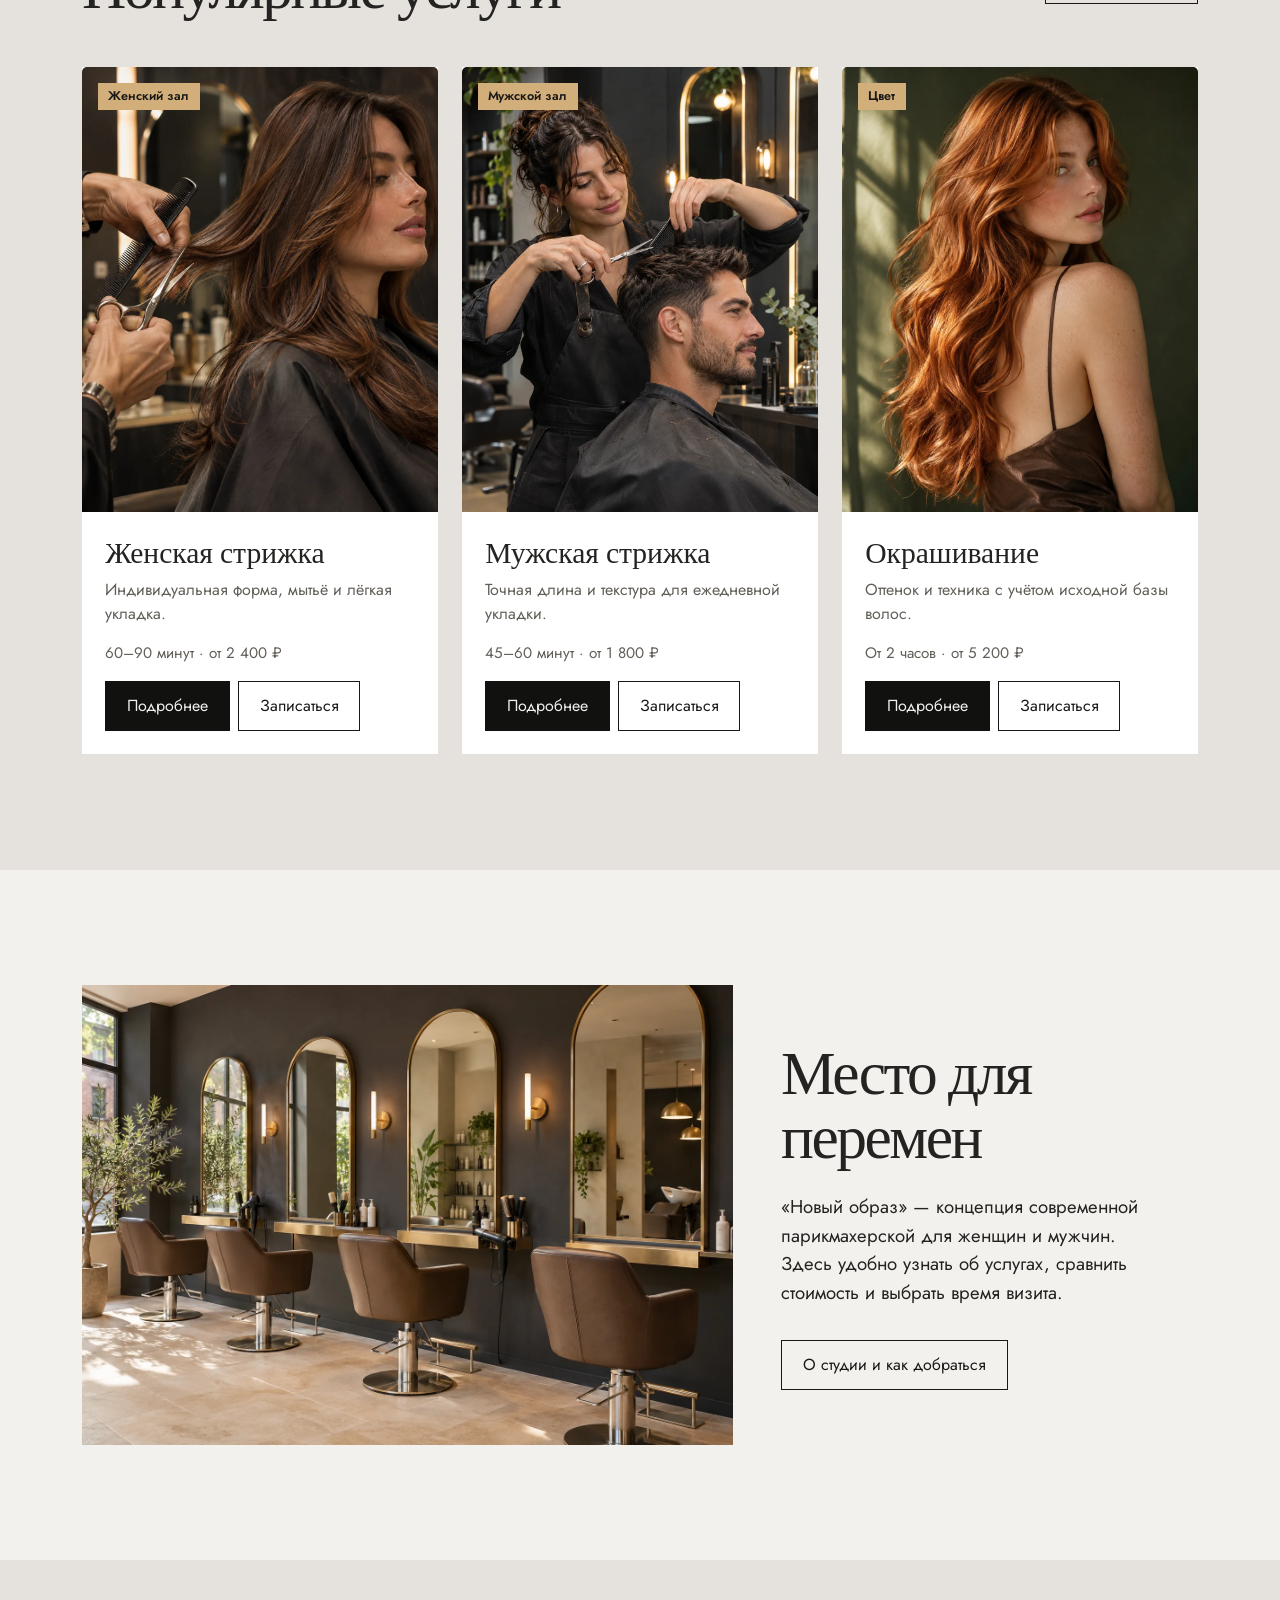
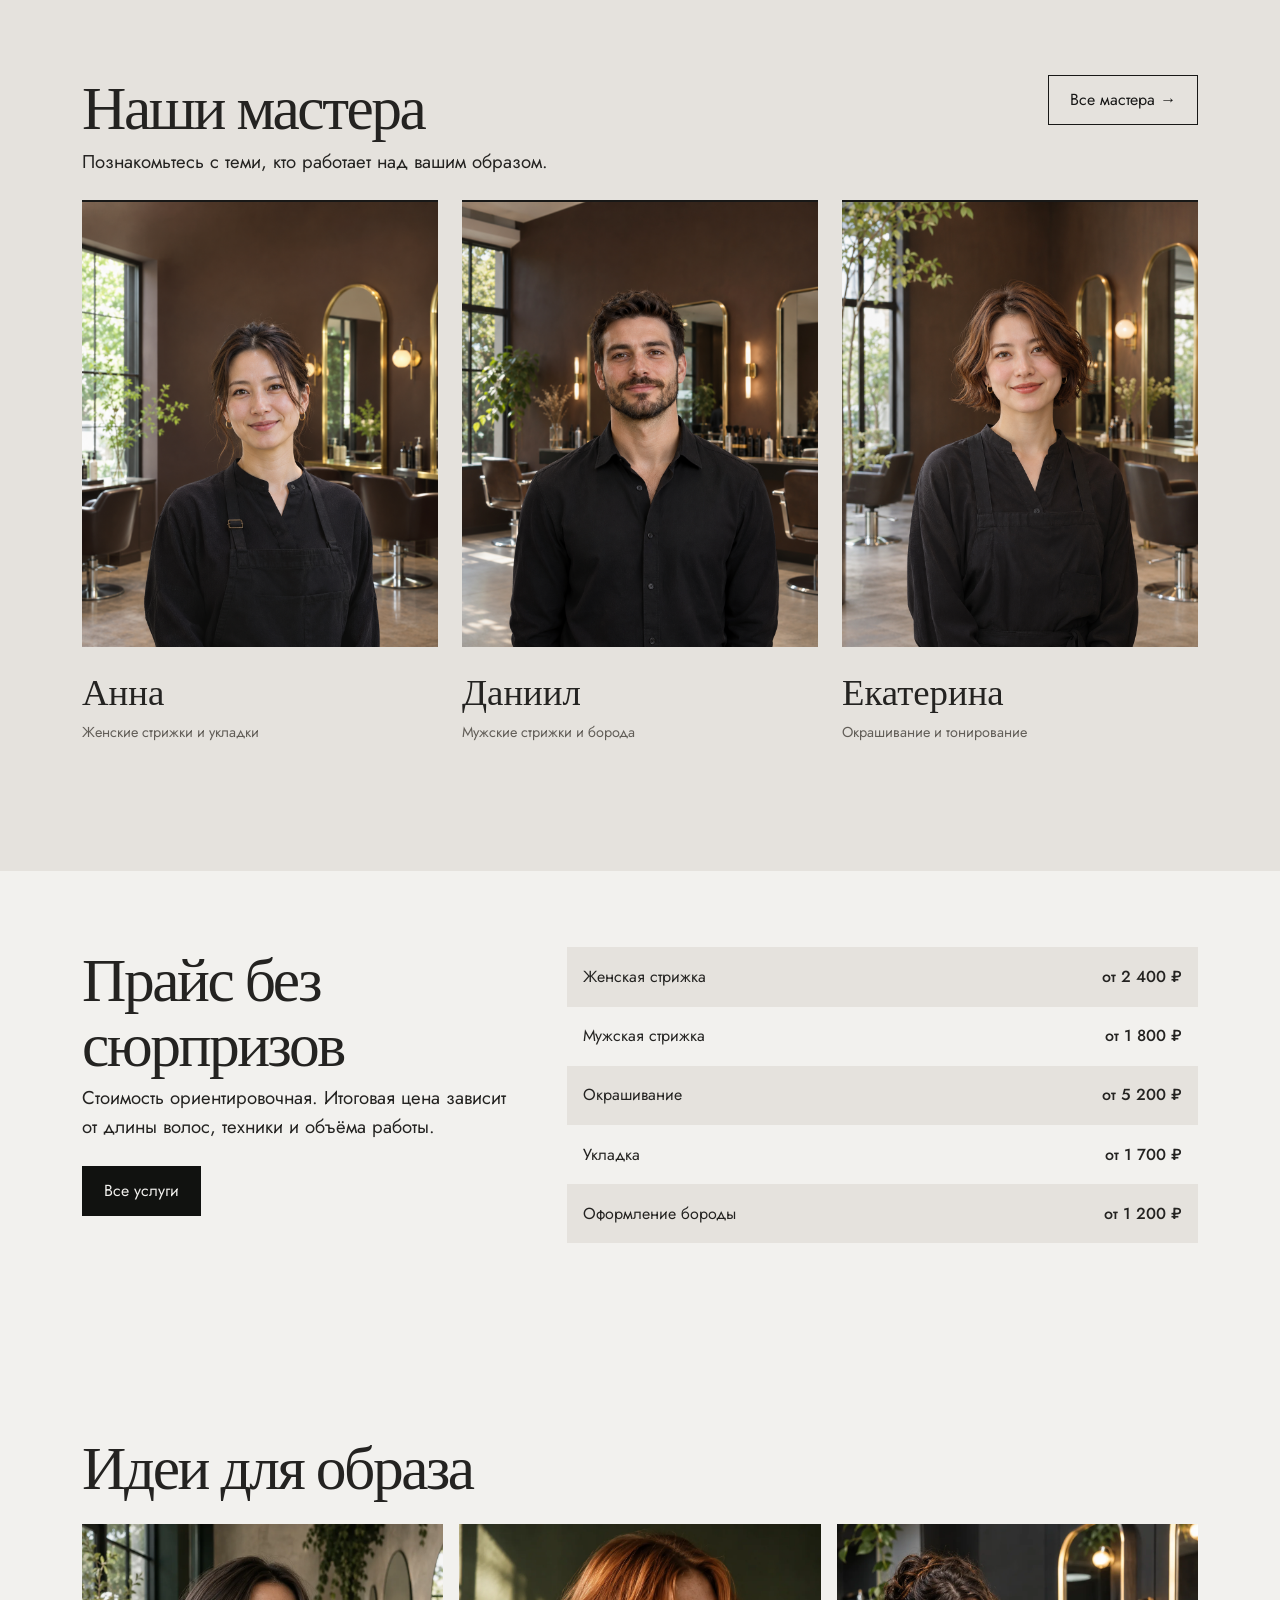
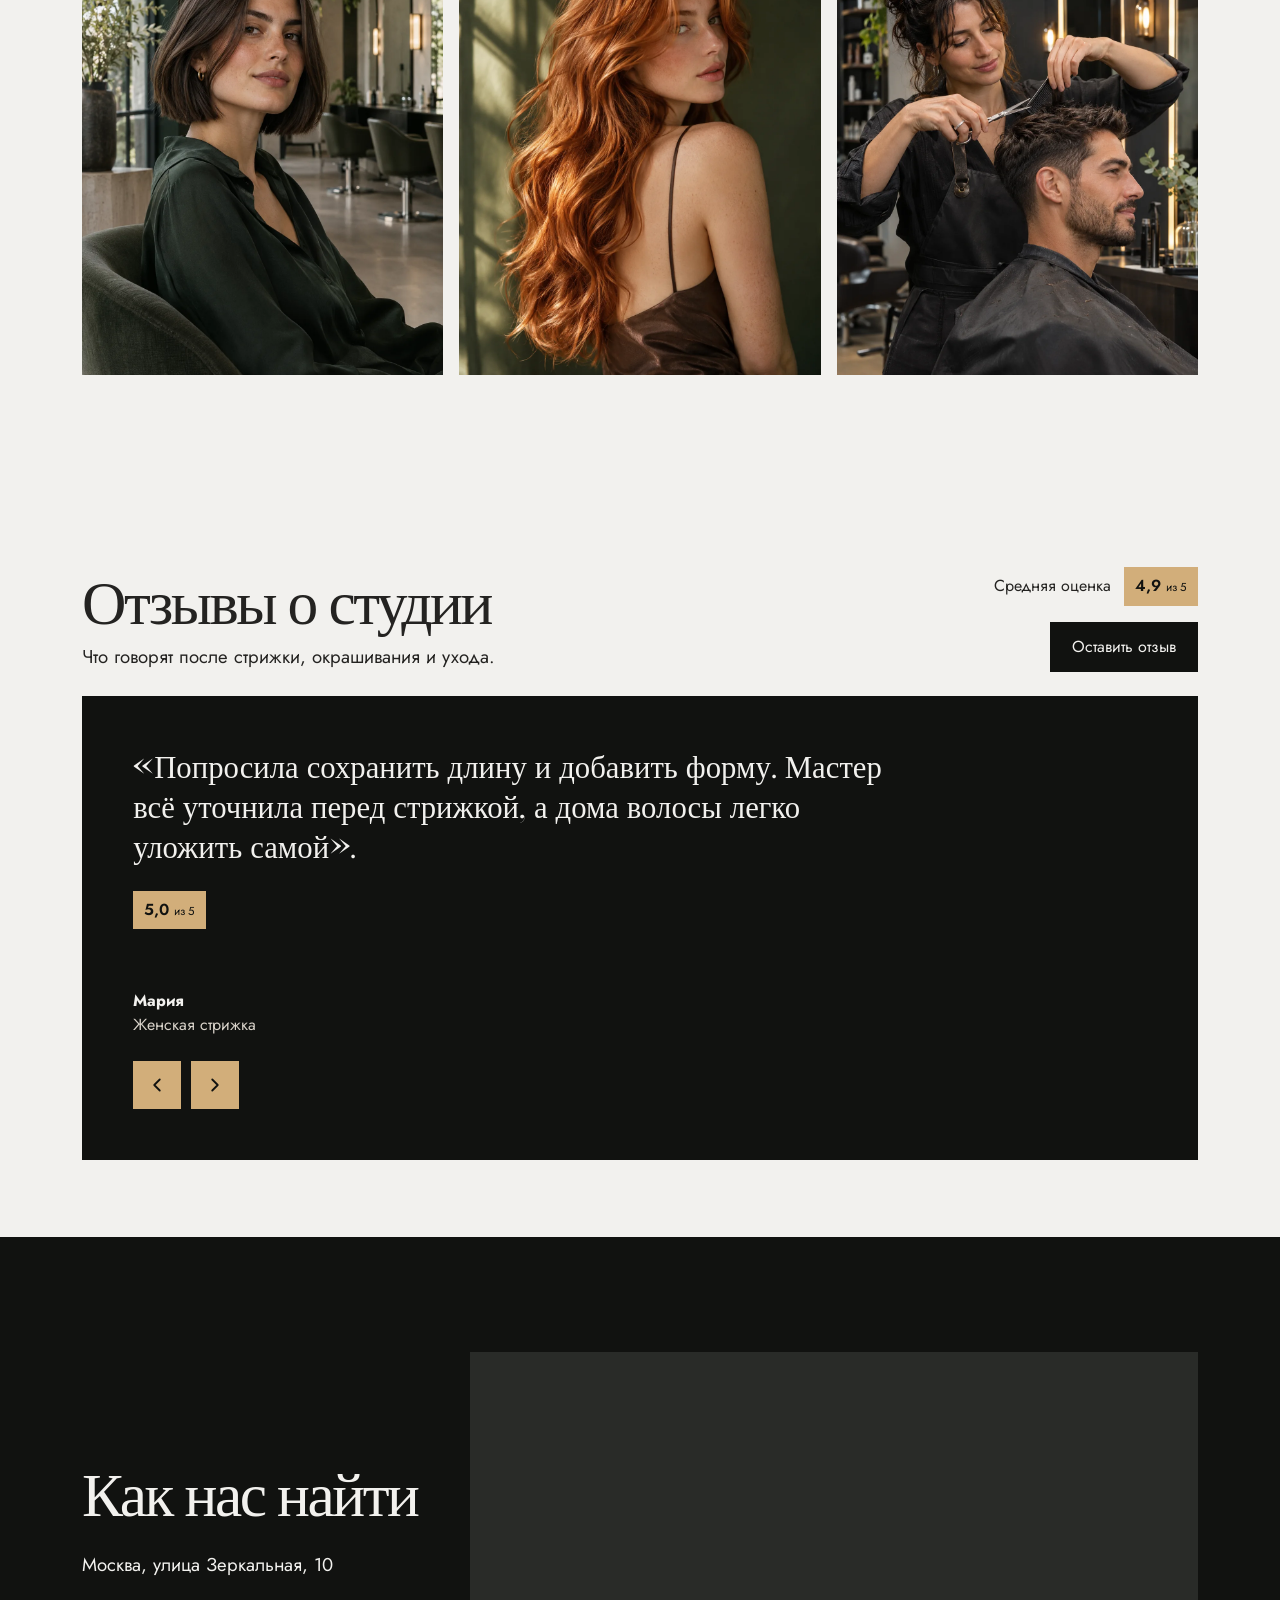
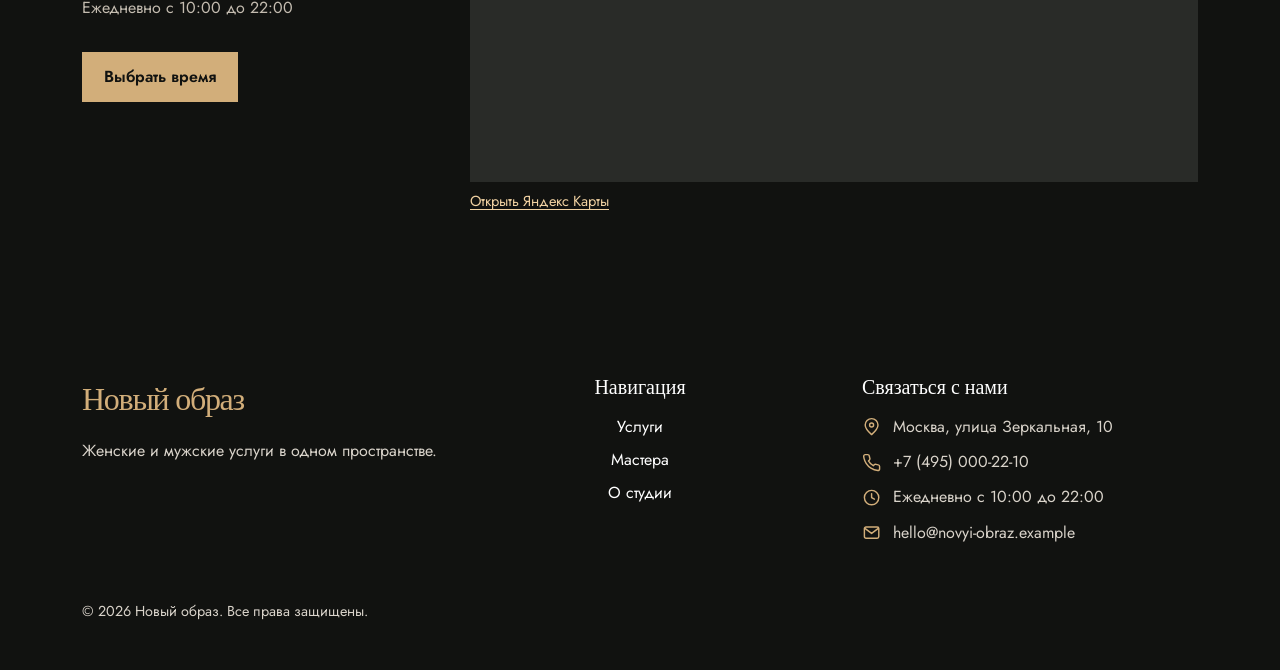
==== commit 1b94ae6f: "feat: update salon pages and footer layout" ====
--- a/index.html
+++ b/index.html
@@ -9,7 +9,7 @@
   <link rel="preconnect" href="https://fonts.gstatic.com" crossorigin>
   <link href="https://fonts.googleapis.com/css2?family=Bodoni+Moda:wght@500;600&family=Jost:wght@400;500;600&display=swap" rel="stylesheet">
   <link href="https://cdn.jsdelivr.net/npm/bootstrap@5.3.3/dist/css/bootstrap.min.css" rel="stylesheet">
-  <link rel="stylesheet" href="css/custom.css">
+  <link rel="stylesheet" href="css/custom.css?v=footer-layout-4">
 </head>
 <body id="top">
   <a class="skip-link" href="#main">Перейти к содержимому</a>
@@ -21,9 +21,10 @@
         <div class="collapse navbar-collapse" id="siteMenu">
           <ul class="navbar-nav ms-lg-auto me-lg-4 mb-3 mb-lg-0 gap-lg-3">
             <li class="nav-item"><a class="nav-link active" aria-current="page" href="index.html">Главная</a></li>
+            <li class="nav-item"><a class="nav-link" href="masters.html">Мастера</a></li>
             <li class="nav-item"><a class="nav-link" href="catalog.html">Услуги</a></li>
-            <li class="nav-item"><a class="nav-link" href="product.html">Об услуге</a></li>
             <li class="nav-item"><a class="nav-link" href="contacts.html">О студии</a></li>
+            <li class="nav-item"><a class="nav-link" href="contacts.html#location-title">Контакты</a></li>
           </ul>
           <a class="btn btn-salon" href="order.html">Записаться</a>
         </div>
@@ -48,7 +49,7 @@
     <section class="container section-space" aria-labelledby="intro-title">
       <div class="row g-5 align-items-start">
         <div class="col-12 col-lg-4"><h2 class="section-title" id="intro-title">Выберите<br>услугу</h2></div>
-        <div class="col-12 col-lg-8"><p class="intro-statement mb-4">Нужна стрижка, окрашивание или уход? Посмотрите варианты и выберите услугу, которая вам подходит.</p><p class="section-lead mb-0">Для каждой услуги указаны примерная цена, длительность и описание. Когда определитесь, откройте форму записи.</p></div>
+        <div class="col-12 col-lg-8"><p class="intro-statement mb-4">Нужна стрижка, окрашивание или уход? Посмотрите варианты и выберите услугу, которая вам подходит.</p><p class="section-lead mb-0">Для каждой услуги указаны цена, длительность и описание. Когда определитесь, откройте форму записи.</p></div>
       </div>
       <div class="row g-4 mt-5">
         <div class="col-12 col-md-4"><div class="benefit h-100"><h3>Что входит</h3><p>Описание поможет понять, как проходит услуга и сколько времени она занимает.</p></div></div>
@@ -82,6 +83,17 @@
       </div>
     </section>
 
+    <section class="services-section section-space" aria-labelledby="home-team-title">
+      <div class="container">
+        <div class="d-flex flex-column flex-md-row justify-content-between align-items-md-end gap-3 mb-4"><div><h2 class="section-title mb-2" id="home-team-title">Наши мастера</h2><p class="section-lead mb-0">Познакомьтесь с теми, кто работает над вашим образом.</p></div><a class="btn btn-salon-outline align-self-start" href="masters.html">Все мастера →</a></div>
+        <div class="row g-4">
+          <div class="col-12 col-md-4"><article class="team-card"><a class="team-card__link" href="masters.html#anna"><img src="images/stylist-anna.png" alt="Мастер Анна в студии" width="1122" height="1402" loading="lazy"><div class="team-card__body"><h3>Анна</h3><p class="team-card__role">Женские стрижки и укладки</p></div></a></article></div>
+          <div class="col-12 col-md-4"><article class="team-card"><a class="team-card__link" href="masters.html#daniil"><img src="images/stylist-daniel.png" alt="Мастер Даниил в студии" width="1122" height="1402" loading="lazy"><div class="team-card__body"><h3>Даниил</h3><p class="team-card__role">Мужские стрижки и борода</p></div></a></article></div>
+          <div class="col-12 col-md-4"><article class="team-card"><a class="team-card__link" href="masters.html#ekaterina"><img src="images/stylist-ekaterina.png" alt="Мастер Екатерина в студии" width="1122" height="1402" loading="lazy"><div class="team-card__body"><h3>Екатерина</h3><p class="team-card__role">Окрашивание и тонирование</p></div></a></article></div>
+        </div>
+      </div>
+    </section>
+
     <section class="container section-space-sm" aria-labelledby="prices-title">
       <div class="row g-5"><div class="col-12 col-lg-5"><h2 class="section-title" id="prices-title">Прайс без сюрпризов</h2><p class="section-lead">Стоимость ориентировочная. Итоговая цена зависит от длины волос, техники и объёма работы.</p><a class="btn btn-salon-dark mt-2" href="catalog.html">Все услуги</a></div><div class="col-12 col-lg-7"><ul class="price-list"><li><span>Женская стрижка</span><strong>от 2 400 ₽</strong></li><li><span>Мужская стрижка</span><strong>от 1 800 ₽</strong></li><li><span>Окрашивание</span><strong>от 5 200 ₽</strong></li><li><span>Укладка</span><strong>от 1 700 ₽</strong></li><li><span>Оформление бороды</span><strong>от 1 200 ₽</strong></li></ul></div></div>
     </section>
@@ -91,41 +103,76 @@
       <div class="row g-3"><div class="col-12 col-md-4"><img class="gallery-photo" src="images/bob.webp" alt="короткой женской стрижки" loading="lazy" width="1024" height="1280"></div><div class="col-12 col-md-4"><img class="gallery-photo" src="images/color.webp" alt="окрашивания длинных волос" loading="lazy" width="1024" height="1280"></div><div class="col-12 col-md-4"><img class="gallery-photo" src="images/men-cut.webp" alt="мужской стрижки" loading="lazy" width="1024" height="1280"></div></div>
     </section>
 
+    <section class="container section-space-sm" aria-labelledby="reviews-title">
+      <div class="row align-items-end g-3 mb-4">
+        <div class="col-lg-8">
+          <h2 class="section-title mb-2" id="reviews-title">Отзывы о студии</h2>
+          <p class="section-lead mb-0">Что говорят после стрижки, окрашивания и ухода.</p>
+        </div>
+        <div class="col-lg-4 text-lg-end">
+          <p class="mb-0">Средняя оценка <span class="review-score ms-2"><span data-review-average>4,9</span> <small>из 5</small></span></p>
+          <button class="btn btn-salon-dark mt-3" type="button" data-bs-toggle="modal" data-bs-target="#reviewModal">Оставить отзыв</button>
+        </div>
+      </div>
+      <div id="review-status" class="alert alert-success mb-4" role="status" aria-live="polite" hidden></div>
+      <div class="reviews-shell">
+        <div id="salonReviews" class="carousel slide" data-bs-ride="carousel" data-bs-interval="7000" data-bs-pause="hover">
+          <div class="carousel-inner">
+            <article class="carousel-item active">
+              <div class="review-slide">
+                <blockquote class="review-quote">«Попросила сохранить длину и добавить форму. Мастер всё уточнила перед стрижкой, а дома волосы легко уложить самой».</blockquote>
+                <span class="review-score" aria-label="Оценка 5 из 5">5,0 <small>из 5</small></span>
+                <p class="review-author mb-0"><strong>Мария</strong><br><span>Женская стрижка</span></p>
+              </div>
+            </article>
+            <article class="carousel-item">
+              <div class="review-slide">
+                <blockquote class="review-quote">«Подобрали форму под мои волосы и аккуратно сделали переход. На удобное время записался без звонка».</blockquote>
+                <span class="review-score" aria-label="Оценка 5 из 5">5,0 <small>из 5</small></span>
+                <p class="review-author mb-0"><strong>Алексей</strong><br><span>Мужская стрижка</span></p>
+              </div>
+            </article>
+            <article class="carousel-item">
+              <div class="review-slide">
+                <blockquote class="review-quote">«До начала работы обсудили оттенок и показали, каким будет результат. Цвет получился именно таким, как я хотела».</blockquote>
+                <span class="review-score" aria-label="Оценка 4,7 из 5">4,7 <small>из 5</small></span>
+                <p class="review-author mb-0"><strong>Елена</strong><br><span>Окрашивание</span></p>
+              </div>
+            </article>
+          </div>
+          <div class="review-controls" aria-label="Управление отзывами">
+            <button class="carousel-control-prev review-control" type="button" data-bs-target="#salonReviews" data-bs-slide="prev" aria-label="Предыдущий отзыв"><svg viewBox="0 0 24 24" aria-hidden="true"><path d="m15 18-6-6 6-6"></path></svg></button>
+            <button class="carousel-control-next review-control" type="button" data-bs-target="#salonReviews" data-bs-slide="next" aria-label="Следующий отзыв"><svg viewBox="0 0 24 24" aria-hidden="true"><path d="m9 18 6-6-6-6"></path></svg></button>
+          </div>
+        </div>
+      </div>
+    </section>
+
     <section class="contact-section section-space" aria-labelledby="map-title">
-      <div class="container"><div class="row g-5 align-items-center"><div class="col-12 col-lg-4"><h2 class="section-title mb-4" id="map-title">Карта</h2><p class="section-lead">Посмотрите карту центра Москвы и выберите удобное время для визита.</p><a class="btn btn-salon mt-3" href="order.html">Выбрать время</a></div><div class="col-12 col-lg-8"><div class="map-frame"><iframe src="https://yandex.ru/map-widget/v1/?ll=37.617635%2C55.755814&amp;z=15&amp;pt=37.617635%2C55.755814%2Cpm2rdm" loading="lazy" title="Карта центра Москвы на Яндекс Картах" allowfullscreen referrerpolicy="no-referrer-when-downgrade"></iframe></div><p class="demo-note mt-2 mb-0"><a href="https://yandex.ru/maps/?ll=37.617635%2C55.755814&amp;z=15&amp;pt=37.617635%2C55.755814%2Cpm2rdm" target="_blank" rel="noopener noreferrer">Открыть Яндекс Карты</a></p></div></div></div>
+      <div class="container"><div class="row g-5 align-items-center"><div class="col-12 col-lg-4"><h2 class="section-title mb-4" id="map-title">Как нас найти</h2><p class="section-lead">Москва, улица Зеркальная, 10</p><p class="text-muted-salon">Ежедневно с 10:00 до 22:00</p><a class="btn btn-salon mt-3" href="order.html">Выбрать время</a></div><div class="col-12 col-lg-8"><div class="map-frame"><iframe src="https://yandex.ru/map-widget/v1/?ll=37.617635%2C55.755814&amp;z=15&amp;pt=37.617635%2C55.755814%2Cpm2rdm" loading="lazy" title="Карта центра Москвы на Яндекс Картах" allowfullscreen referrerpolicy="no-referrer-when-downgrade"></iframe></div><p class="demo-note mt-2 mb-0"><a href="https://yandex.ru/maps/?ll=37.617635%2C55.755814&amp;z=15&amp;pt=37.617635%2C55.755814%2Cpm2rdm" target="_blank" rel="noopener noreferrer">Открыть Яндекс Карты</a></p></div></div></div>
     </section>
   </main>
-  <footer class="site-footer py-5 mt-5">
+  <footer class="site-footer py-5">
     <div class="container">
       <div class="row g-4">
-        <div class="col-12 col-md-6 col-lg-4">
+        <div class="col-12 col-md-4 footer-intro">
           <a class="footer-brand" href="index.html">Новый образ</a>
           <p class="footer-copy mb-0">Женские и мужские услуги в одном пространстве.</p>
         </div>
-        <div class="col-12 col-sm-6 col-lg-2">
+        <div class="col-12 col-md-4 footer-navigation">
           <h2 class="h5 mb-3">Навигация</h2>
           <ul class="list-unstyled footer-links mb-0">
-            <li><a href="index.html">Главная</a></li>
             <li><a href="catalog.html">Услуги</a></li>
-            <li><a href="product.html">Об услуге</a></li>
+            <li><a href="masters.html">Мастера</a></li>
             <li><a href="contacts.html">О студии</a></li>
-            <li><a href="order.html">Запись</a></li>
           </ul>
         </div>
-        <div class="col-12 col-sm-6 col-lg-3">
-          <h2 class="h5 mb-3">График работы</h2>
-          <div class="footer-copy mb-0">
-            <a href="order.html">Форма записи</a>
-            <span>Ежедневно с 10:00 до 22:00</span>
-          </div>
-        </div>
-        <div class="col-12 col-lg-3">
-          <h2 class="h5 mb-3">Новый образ</h2>
-          <p class="footer-copy mb-0">Женский и мужской зал<br>Стрижки, окрашивание и уход<br>Укладки и оформление бороды</p>
-          <a class="btn btn-salon footer-action" href="order.html">Записаться</a>
-        </div>
-      </div>
-      <p class="footer-copy footer-note mb-0">© 2026 Новый образ.</p>
+        <div class="col-12 col-md-4 footer-contact">
+          <h2 class="h5 mb-3">Связаться с нами</h2>
+          <address class="footer-contact-list"><div class="footer-contact-row"><svg aria-hidden="true"><use href="images/footer-icons.svg#location"></use></svg><span>Москва, улица Зеркальная, 10</span></div><a class="footer-contact-row" href="tel:+74950002210"><svg aria-hidden="true"><use href="images/footer-icons.svg#phone"></use></svg><span>+7 (495) 000-22-10</span></a><div class="footer-contact-row"><svg aria-hidden="true"><use href="images/footer-icons.svg#clock"></use></svg><span>Ежедневно с 10:00 до 22:00</span></div><a class="footer-contact-row" href="mailto:hello@novyi-obraz.example"><svg aria-hidden="true"><use href="images/footer-icons.svg#mail"></use></svg><span>hello@novyi-obraz.example</span></a></address>
+        </div>
+      </div>
+      <p class="footer-copy footer-note mb-0">© 2026 Новый образ. Все права защищены.</p>
     </div>
   </footer>
   <div class="modal fade" id="bookingModal" tabindex="-1" aria-labelledby="bookingModalTitle" aria-hidden="true">
@@ -141,7 +188,71 @@
       </div>
     </div>
   </div>
+  <div class="modal fade" id="reviewModal" tabindex="-1" aria-labelledby="reviewModalTitle" aria-hidden="true">
+    <div class="modal-dialog modal-dialog-centered">
+      <form class="modal-content" id="review-form" novalidate>
+        <div class="modal-header">
+          <h2 class="modal-title fs-3" id="reviewModalTitle">Оставить отзыв</h2>
+          <button type="button" class="btn-close" data-bs-dismiss="modal" aria-label="Закрыть"></button>
+        </div>
+        <div class="modal-body">
+          <div id="review-form-error" class="alert alert-danger" role="alert" hidden></div>
+          <div class="mb-3">
+            <label class="form-label" for="review-name">Ваше имя *</label>
+            <input class="form-control" id="review-name" name="name" type="text" autocomplete="given-name" minlength="2" maxlength="40" required>
+            <div class="invalid-feedback">Введите имя: от 2 до 40 символов.</div>
+          </div>
+          <div class="mb-3">
+            <label class="form-label" for="review-service">Услуга *</label>
+            <select class="form-select" id="review-service" name="service" required>
+              <option value="">Выберите услугу</option>
+              <optgroup label="Женские услуги">
+                <option value="women-cut">Женская стрижка</option>
+                <option value="color">Окрашивание</option>
+                <option value="style">Укладка</option>
+                <option value="fringe">Стрижка чёлки</option>
+                <option value="toning">Тонирование</option>
+              </optgroup>
+              <optgroup label="Мужские услуги">
+                <option value="men-cut">Мужская стрижка</option>
+                <option value="beard">Оформление бороды</option>
+                <option value="clipper">Стрижка машинкой</option>
+                <option value="men-style">Мужская укладка</option>
+              </optgroup>
+              <optgroup label="Уход">
+                <option value="care">Уход для волос</option>
+                <option value="repair">Восстановление волос</option>
+                <option value="scalp">Массаж головы</option>
+              </optgroup>
+            </select>
+            <div class="invalid-feedback">Выберите услугу.</div>
+          </div>
+          <div class="mb-3">
+            <label class="form-label" for="review-rating">Оценка *</label>
+            <select class="form-select" id="review-rating" name="rating" required>
+              <option value="">Выберите оценку</option>
+              <option value="5">5 из 5</option>
+              <option value="4">4 из 5</option>
+              <option value="3">3 из 5</option>
+              <option value="2">2 из 5</option>
+              <option value="1">1 из 5</option>
+            </select>
+            <div class="invalid-feedback">Выберите оценку.</div>
+          </div>
+          <div>
+            <label class="form-label" for="review-text">Ваш отзыв *</label>
+            <textarea class="form-control" id="review-text" name="review" rows="4" minlength="20" maxlength="600" required></textarea>
+            <div class="invalid-feedback">Напишите отзыв: от 20 до 600 символов.</div>
+          </div>
+        </div>
+        <div class="modal-footer">
+          <button class="btn btn-salon-outline" type="button" data-bs-dismiss="modal">Отмена</button>
+          <button class="btn btn-salon-dark" type="submit">Добавить отзыв</button>
+        </div>
+      </form>
+    </div>
+  </div>
   <script src="https://cdn.jsdelivr.net/npm/bootstrap@5.3.3/dist/js/bootstrap.bundle.min.js"></script>
-  <script src="js/main.js"></script>
+  <script src="js/main.js?v=nav-order-2"></script>
 </body>
 </html>
--- a/css/custom.css
+++ b/css/custom.css
@@ -14,7 +14,7 @@
 
 html { scroll-behavior: smooth; scroll-padding-top: 6rem; }
 body { margin: 0; background: var(--salon-paper); }
-img { max-width: 100%; }
+img { max-width: 100%; height: auto; }
 a { text-underline-offset: .22em; }
 :focus-visible { outline: 3px solid var(--salon-gold); outline-offset: 3px; }
 .skip-link { position: absolute; top: -5rem; left: 1rem; z-index: 2000; padding: .6rem 1rem; background: var(--salon-gold); color: var(--salon-deep); }
@@ -56,6 +56,32 @@
 .benefit { padding-top: 1.35rem; border-top: 2px solid var(--salon-ink); }
 .benefit h3 { font-size: 1.5rem; }
 .benefit p { color: var(--salon-muted); margin-bottom: 0; }
+.about-intro p:not(.section-lead) { max-width: 36rem; color: var(--salon-muted); }
+.about-direction { display: flex; flex-direction: column; background: #fff; }
+.about-direction img, .team-card img { display: block; width: 100%; height: auto; }
+.about-direction__body { display: flex; flex: 1; flex-direction: column; align-items: flex-start; padding: clamp(1.4rem, 3vw, 2.3rem); }
+.about-direction__body h3 { font-size: clamp(1.8rem, 2.5vw, 2.5rem); }
+.about-direction__body p { max-width: 42ch; color: var(--salon-muted); }
+.about-direction__body a { margin-top: auto; color: var(--salon-ink); font-weight: 600; }
+.about-direction__body a:hover { color: var(--salon-gold-dark); }
+.team-card { height: 100%; border-top: 2px solid var(--salon-ink); }
+.team-card__body { padding-top: 1.4rem; }
+.team-card__role { margin: 0 0 .75rem; color: var(--salon-muted); font-size: .9rem; }
+.team-card h3 { font-size: 2.3rem; }
+.team-card__body > p:last-child { max-width: 38ch; color: var(--salon-muted); }
+.team-card__link { display: block; color: inherit; text-decoration: none; }
+.team-card__link:hover h3, .team-card__link:focus-visible h3 { color: var(--salon-gold-dark); }
+.master-profile { display: flex; flex-direction: column; background: #fff; scroll-margin-top: 7rem; }
+.master-profile img { display: block; width: 100%; height: auto; }
+.master-profile__body { display: flex; flex: 1; flex-direction: column; align-items: flex-start; padding: clamp(1.4rem, 2.5vw, 2rem); }
+.master-profile h3 { margin-bottom: .15rem; font-size: clamp(2rem, 3vw, 2.65rem); }
+.master-profile__role { margin-bottom: 1.2rem; color: var(--salon-gold-dark); font-weight: 600; }
+.master-profile__focus { margin-top: auto; padding-top: .5rem; }
+.master-profile__body > a { color: var(--salon-ink); font-weight: 600; }
+.master-profile__body > a:hover { color: var(--salon-gold-dark); }
+.visit-step { height: 100%; padding-top: 1rem; border-top: 2px solid var(--salon-ink); }
+.visit-step h3 { font-size: 1.7rem; }
+.visit-step p { max-width: 36ch; margin-bottom: 0; color: var(--salon-muted); }
 .services-section { background: var(--salon-soft); }
 .service-card { border: 0; border-radius: 0; background: #fff; height: 100%; overflow: hidden; }
 .service-card:hover { transform: translateY(-5px); }
@@ -83,10 +109,12 @@
 .contact-section .text-muted-salon { color: #c4bcb0; }
 .map-frame { height: 430px; background: #292b28; }
 .map-frame iframe { display: block; width: 100%; height: 100%; border: 0; }
+.studio-contacts p { display: flex; flex-direction: column; gap: .15rem; margin-bottom: 1rem; }
+.studio-contacts span { color: var(--salon-muted); font-size: .9rem; }
+.studio-contacts strong { color: var(--salon-ink); font-size: 1.1rem; font-weight: 500; overflow-wrap: anywhere; }
 .demo-note { font-size: .91rem; color: var(--salon-muted); }
 .contact-section .demo-note { color: #d4cabd; }
 .contact-section .demo-note a { color: #f1d2a2; }
-.contact-section + .site-footer { margin-top: 0 !important; }
 
 .page-hero { background: var(--salon-deep); color: var(--salon-paper); padding-block: clamp(4rem, 7vw, 7rem); }
 .page-hero h1 { font-size: clamp(3.5rem, 8vw, 8rem); line-height: .95; letter-spacing: -.05em; }
@@ -94,7 +122,10 @@
 .breadcrumb-item a { color: var(--salon-gold); }
 .breadcrumb-item.active { color: #e0d7cb; }
 .catalog-filter .nav-link { border-radius: 0; color: var(--salon-ink); background: var(--salon-soft); margin-right: .5rem; margin-bottom: .5rem; }
-.catalog-filter .nav-link.active { background: var(--salon-ink); color: var(--salon-paper); border-color: var(--salon-ink); }
+.catalog-filter .nav-link[aria-pressed="true"] { background: var(--salon-ink); color: var(--salon-paper); border-color: var(--salon-ink); }
+.catalog-group + .catalog-group { margin-top: 3.5rem; }
+.catalog-group[hidden] { display: none; }
+.catalog-group-title { font-size: clamp(2rem, 3vw, 3rem); margin-bottom: 1.5rem; }
 .service-detail-photo { display: block; width: 100%; height: auto; }
 .detail-facts { background: var(--salon-soft); padding: 1.5rem; }
 .detail-facts dt { color: var(--salon-muted); font-weight: 400; }
@@ -118,6 +149,18 @@
 .booking-list { padding-left: 1.2rem; }
 .booking-list li { margin-bottom: .8rem; }
 
+.reviews-shell { padding: clamp(1.75rem, 4vw, 3.5rem); color: var(--salon-paper); background: var(--salon-deep); }
+.review-slide { display: flex; min-height: 290px; flex-direction: column; align-items: flex-start; }
+.review-score { display: inline-flex; align-items: baseline; gap: .3rem; padding: .45rem .7rem; color: var(--salon-deep); background: var(--salon-gold); font-weight: 600; white-space: nowrap; }
+.review-score small { font-size: .72rem; font-weight: 400; }
+.review-quote { max-width: 40ch; margin: 0 0 1.5rem; font-family: "Bodoni Moda", Georgia, serif; font-size: clamp(1.35rem, 2.4vw, 2.1rem); line-height: 1.3; overflow-wrap: anywhere; }
+.review-author { margin-top: auto; line-height: 1.5; }
+.review-author span { color: #d9d3ca; }
+.review-controls { display: flex; gap: .6rem; margin-top: 1.5rem; }
+.review-control { position: static; width: 48px; height: 48px; flex: none; color: var(--salon-deep); background: var(--salon-gold); opacity: 1; }
+.review-control:hover, .review-control:focus-visible { color: var(--salon-deep); background: #ebc893; opacity: 1; }
+.review-control svg { width: 22px; height: 22px; stroke: currentColor; stroke-width: 2; fill: none; stroke-linecap: round; stroke-linejoin: round; }
+
 .site-footer { color: #fff; background: var(--salon-deep); }
 .site-footer .row > .col-sm-6, .site-footer .row > .col-lg-3 { text-align: center; }
 .footer-brand { display: inline-block; color: var(--salon-gold); margin-bottom: 1rem; text-decoration: none; font-size: clamp(1.6rem, 2.5vw, 2.25rem); letter-spacing: -.04em; }
@@ -127,8 +170,20 @@
 .footer-links li + li { margin-top: .55rem; }
 .footer-links a:hover, .footer-copy a:hover { color: var(--salon-gold); }
 .footer-copy span { display: block; margin-top: .3rem; }
+.footer-intro { text-align: left; }
+.footer-navigation { text-align: center; }
+.footer-contact { text-align: left; }
+.footer-contact-list { display: grid; gap: .7rem; margin: 0; color: #d9d3ca; font-style: normal; }
+.footer-contact-row { display: grid; grid-template-columns: 1.25rem minmax(0, 1fr); gap: .7rem; align-items: start; width: fit-content; max-width: 100%; color: #d9d3ca; text-decoration: none; }
+.footer-contact-row svg { width: 1.2rem; height: 1.2rem; margin-top: .15rem; fill: none; stroke: var(--salon-gold); stroke-width: 1.8; stroke-linecap: round; stroke-linejoin: round; }
+.footer-contact-row:hover { color: #fff; }
 .footer-note { margin-top: 3.5rem; font-size: .9rem; }
 .footer-action { margin-top: 1.25rem; }
+
+@media (min-width: 768px) {
+  .footer-contact { display: flex; flex-direction: column; align-items: flex-end; }
+  .footer-contact > h2, .footer-contact-list { width: min(100%, 21rem); }
+}
 
 .scroll-top { position: fixed; right: 1.25rem; bottom: 1.25rem; z-index: 1030; display: grid; width: 48px; height: 56px; place-items: center; padding: 0; color: var(--salon-gold); background: transparent; border: 0; opacity: 0; pointer-events: none; transform: translateY(10px); transition: opacity 180ms ease, transform 180ms ease, color 180ms ease; }
 .scroll-top.is-visible { opacity: 1; pointer-events: auto; transform: translateY(0); }
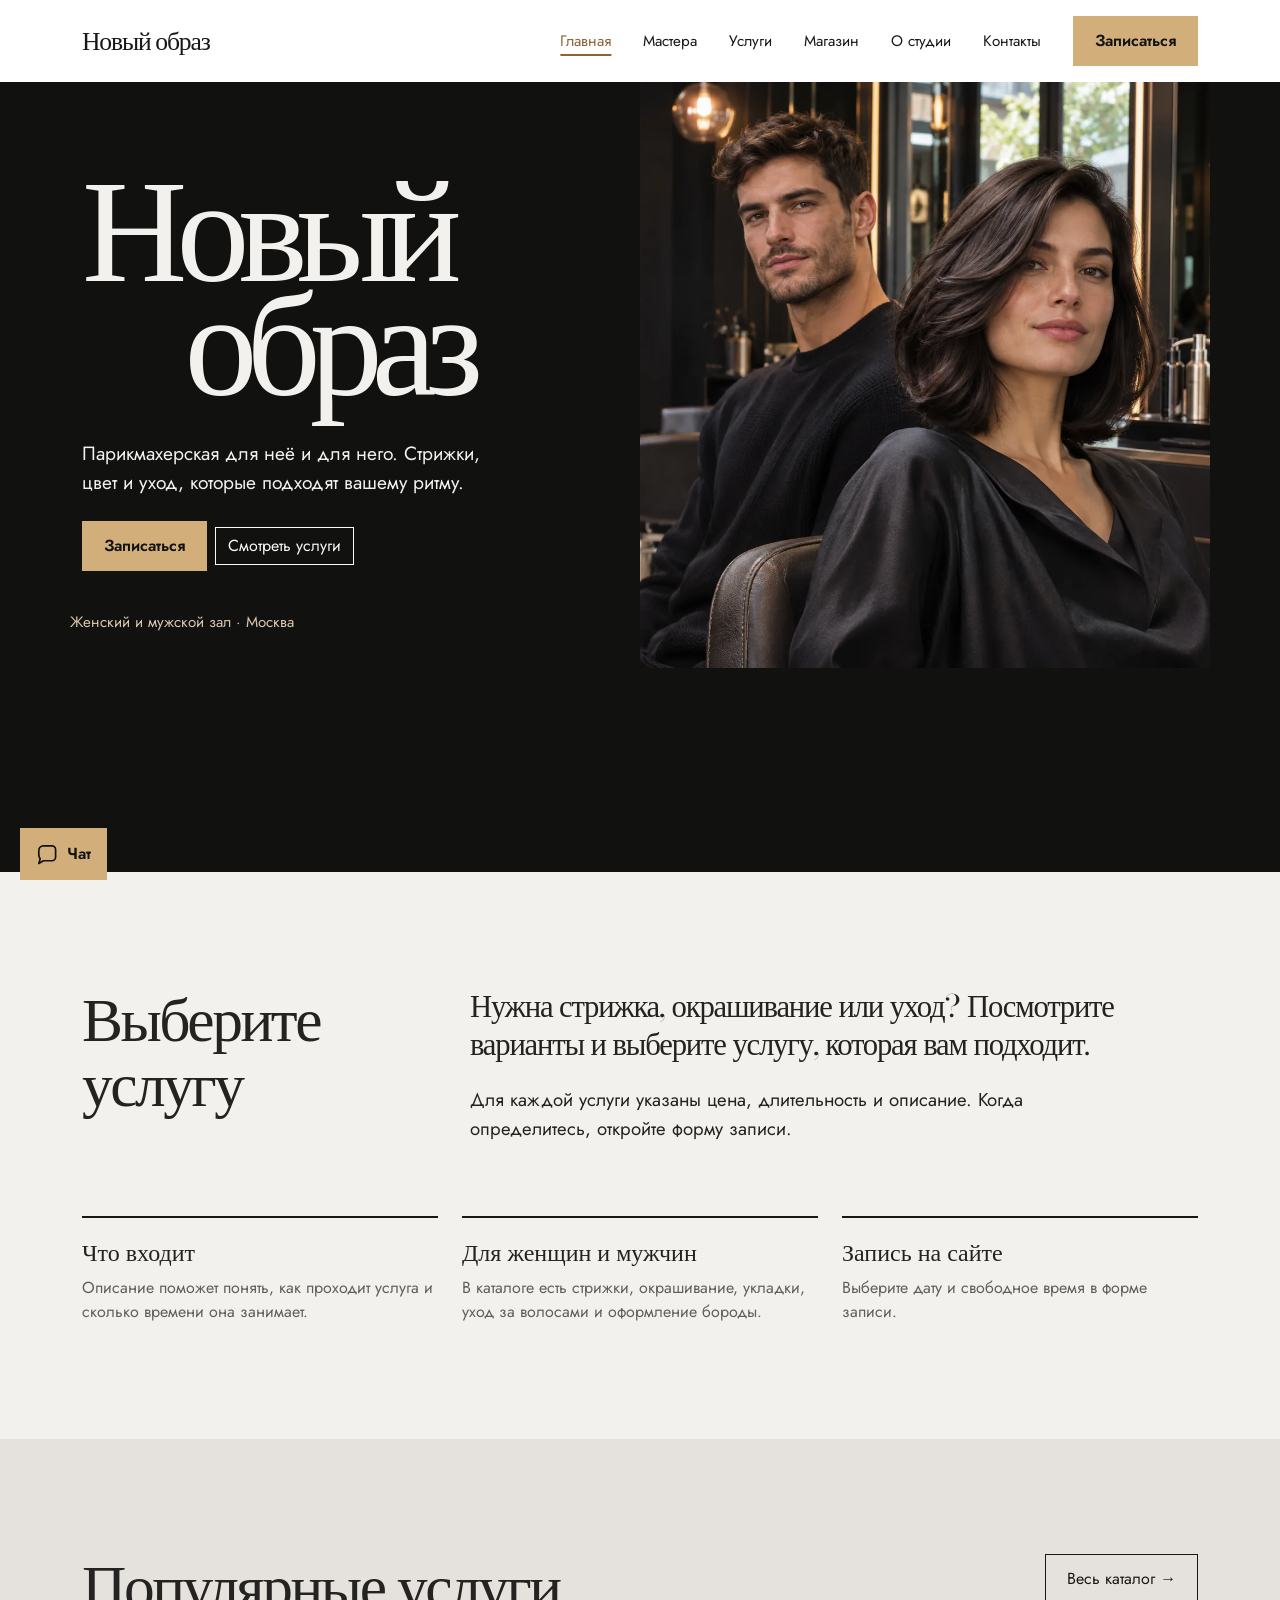
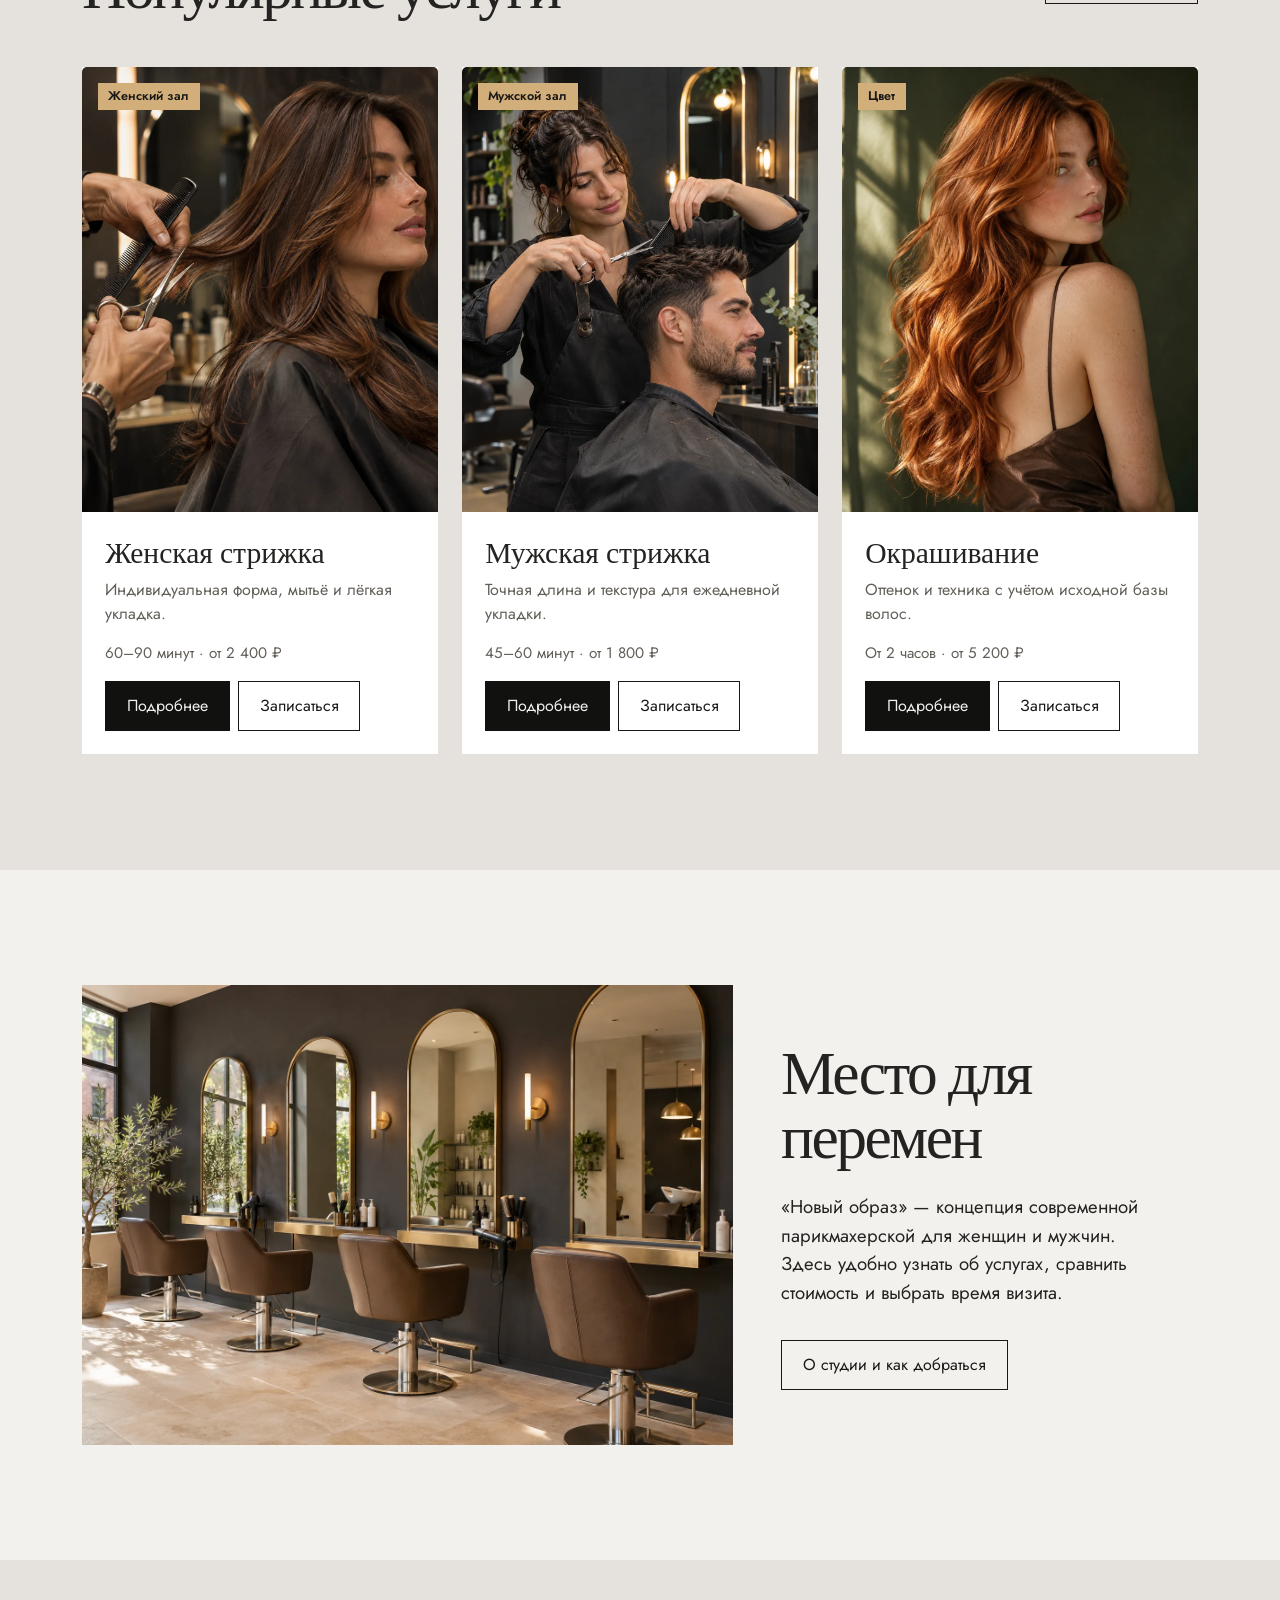
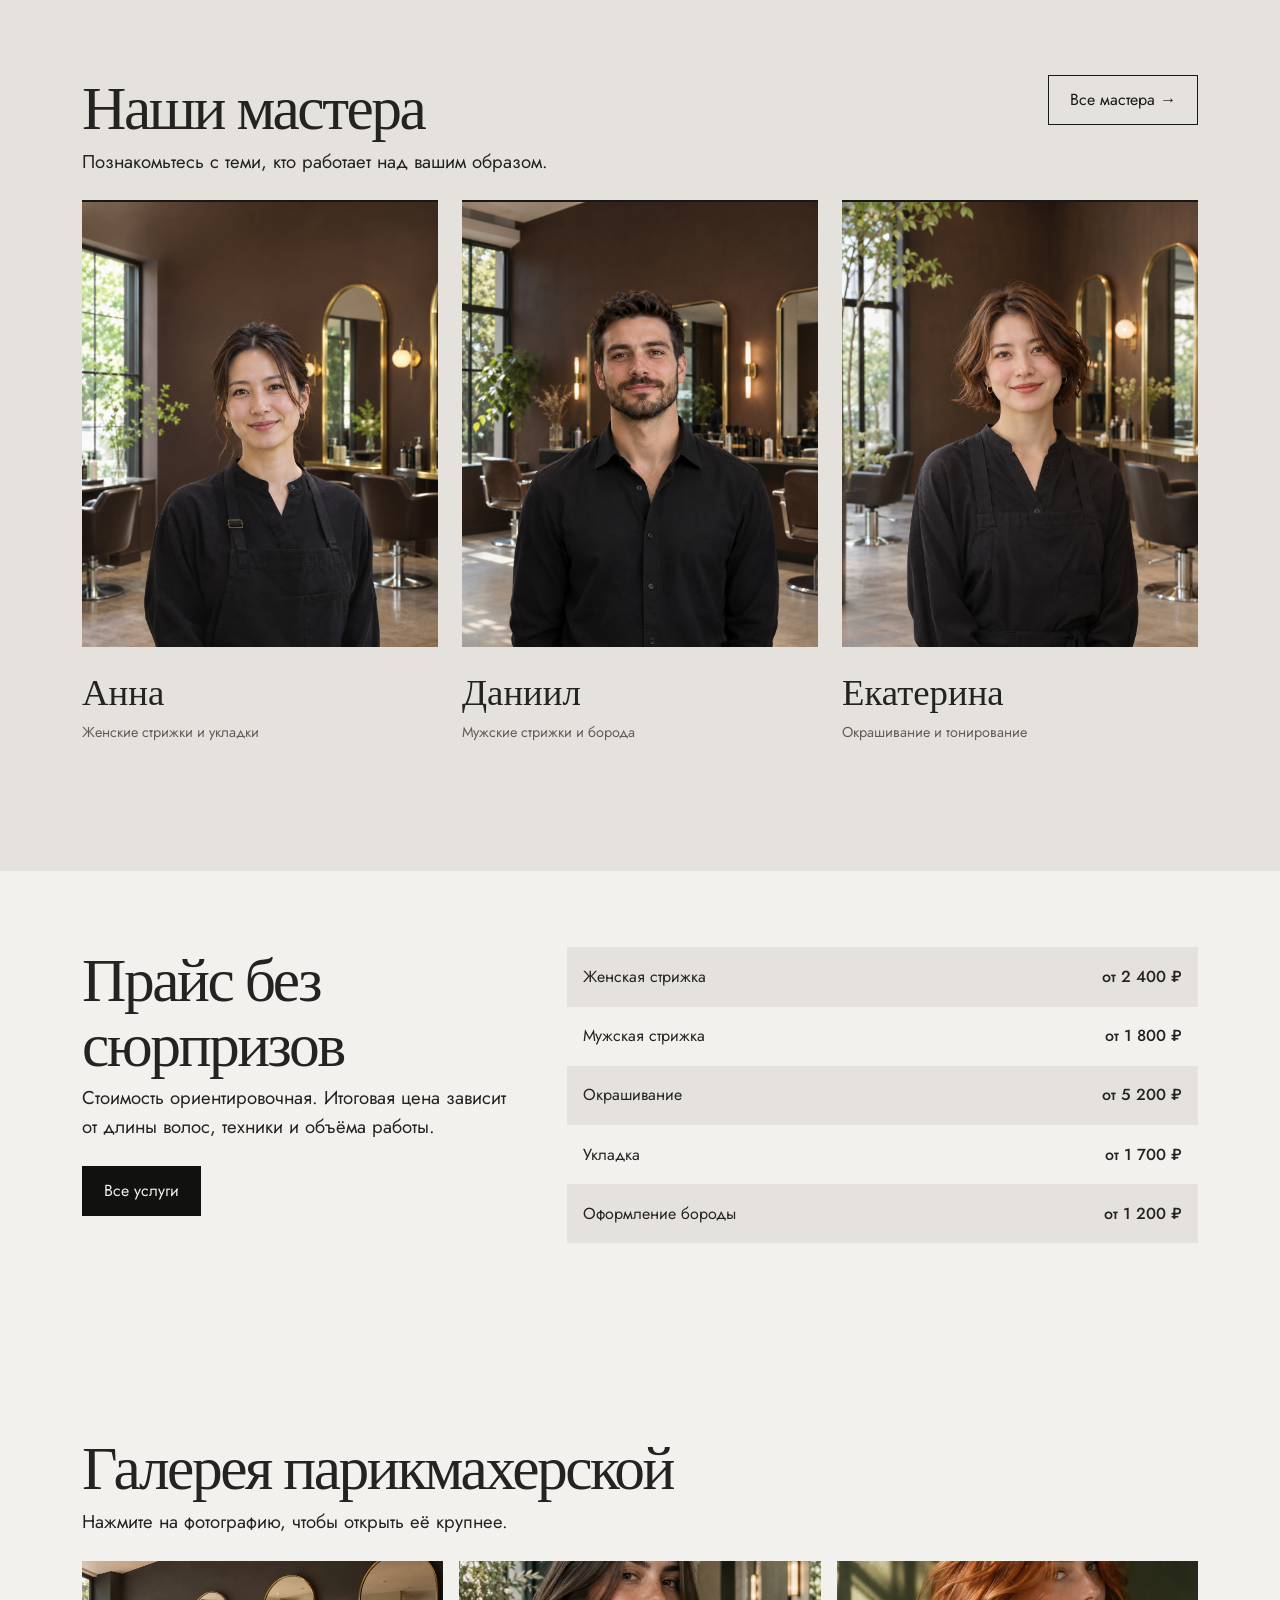
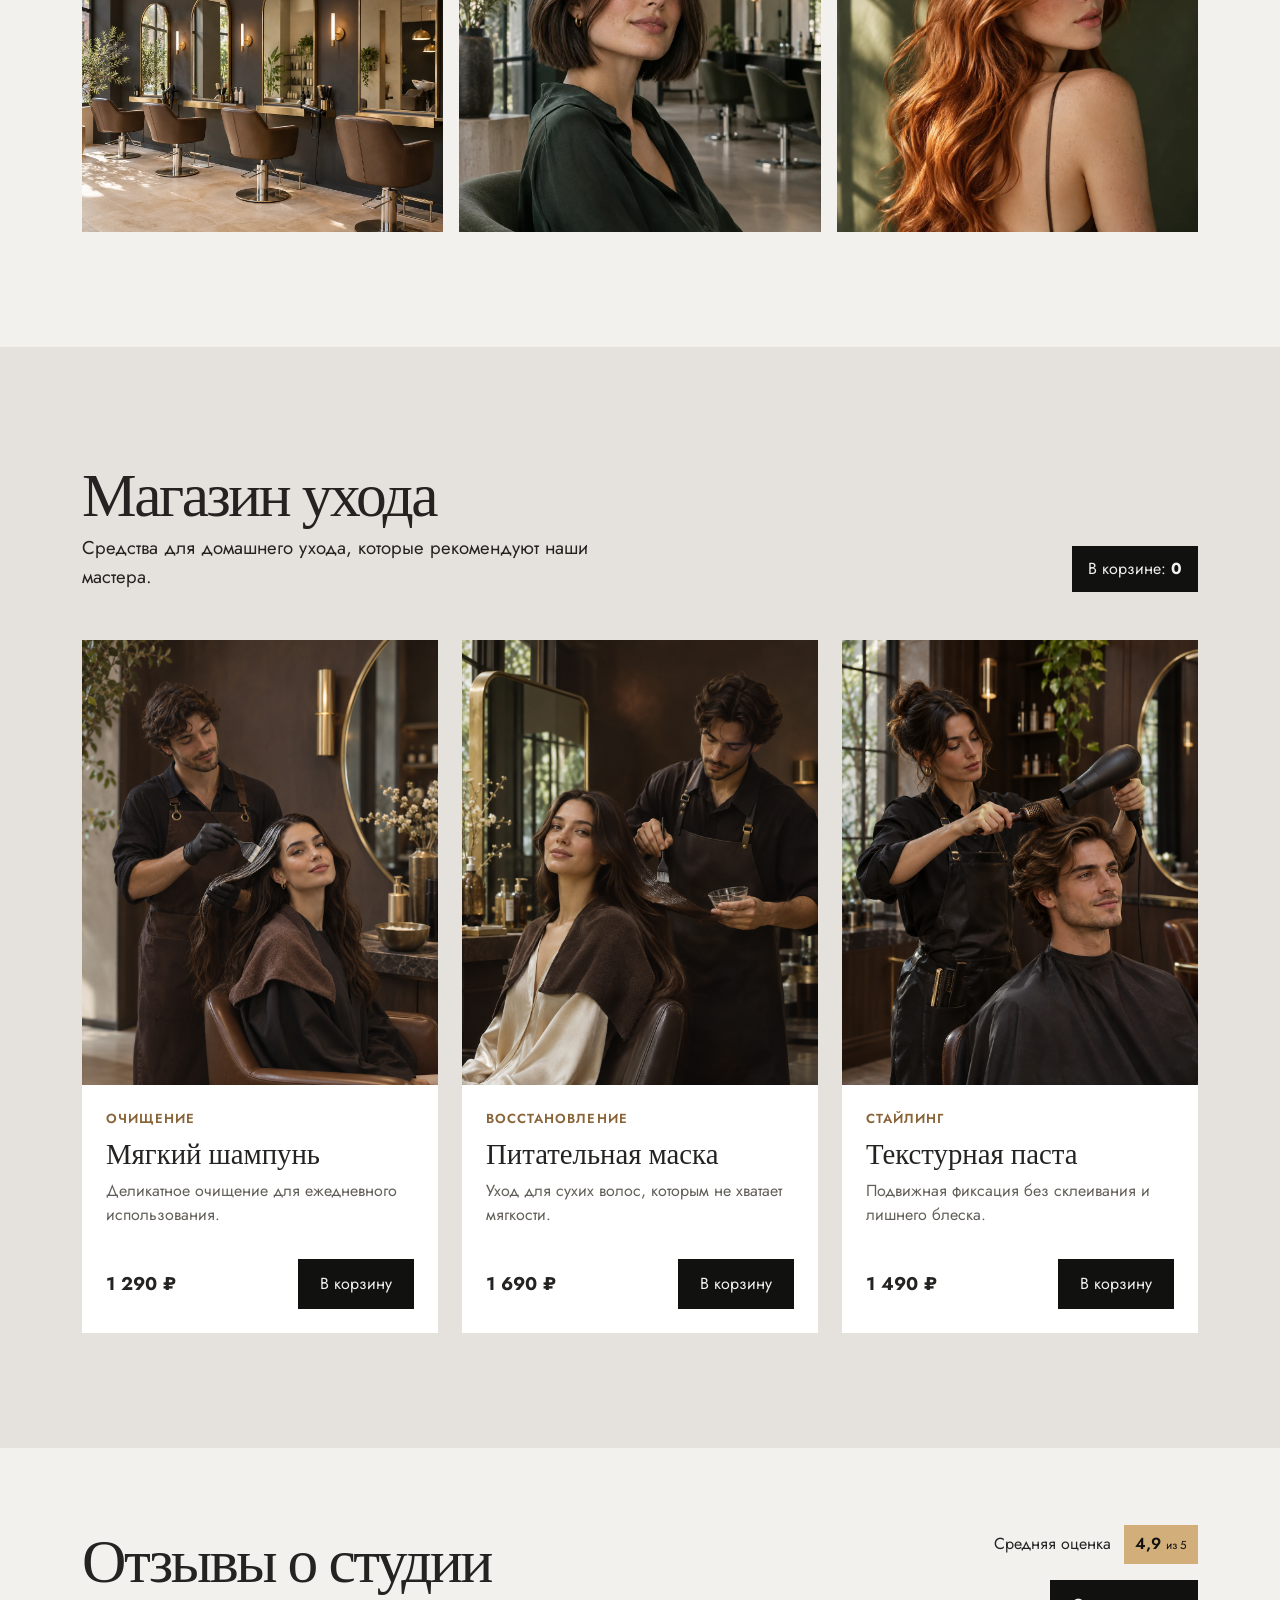
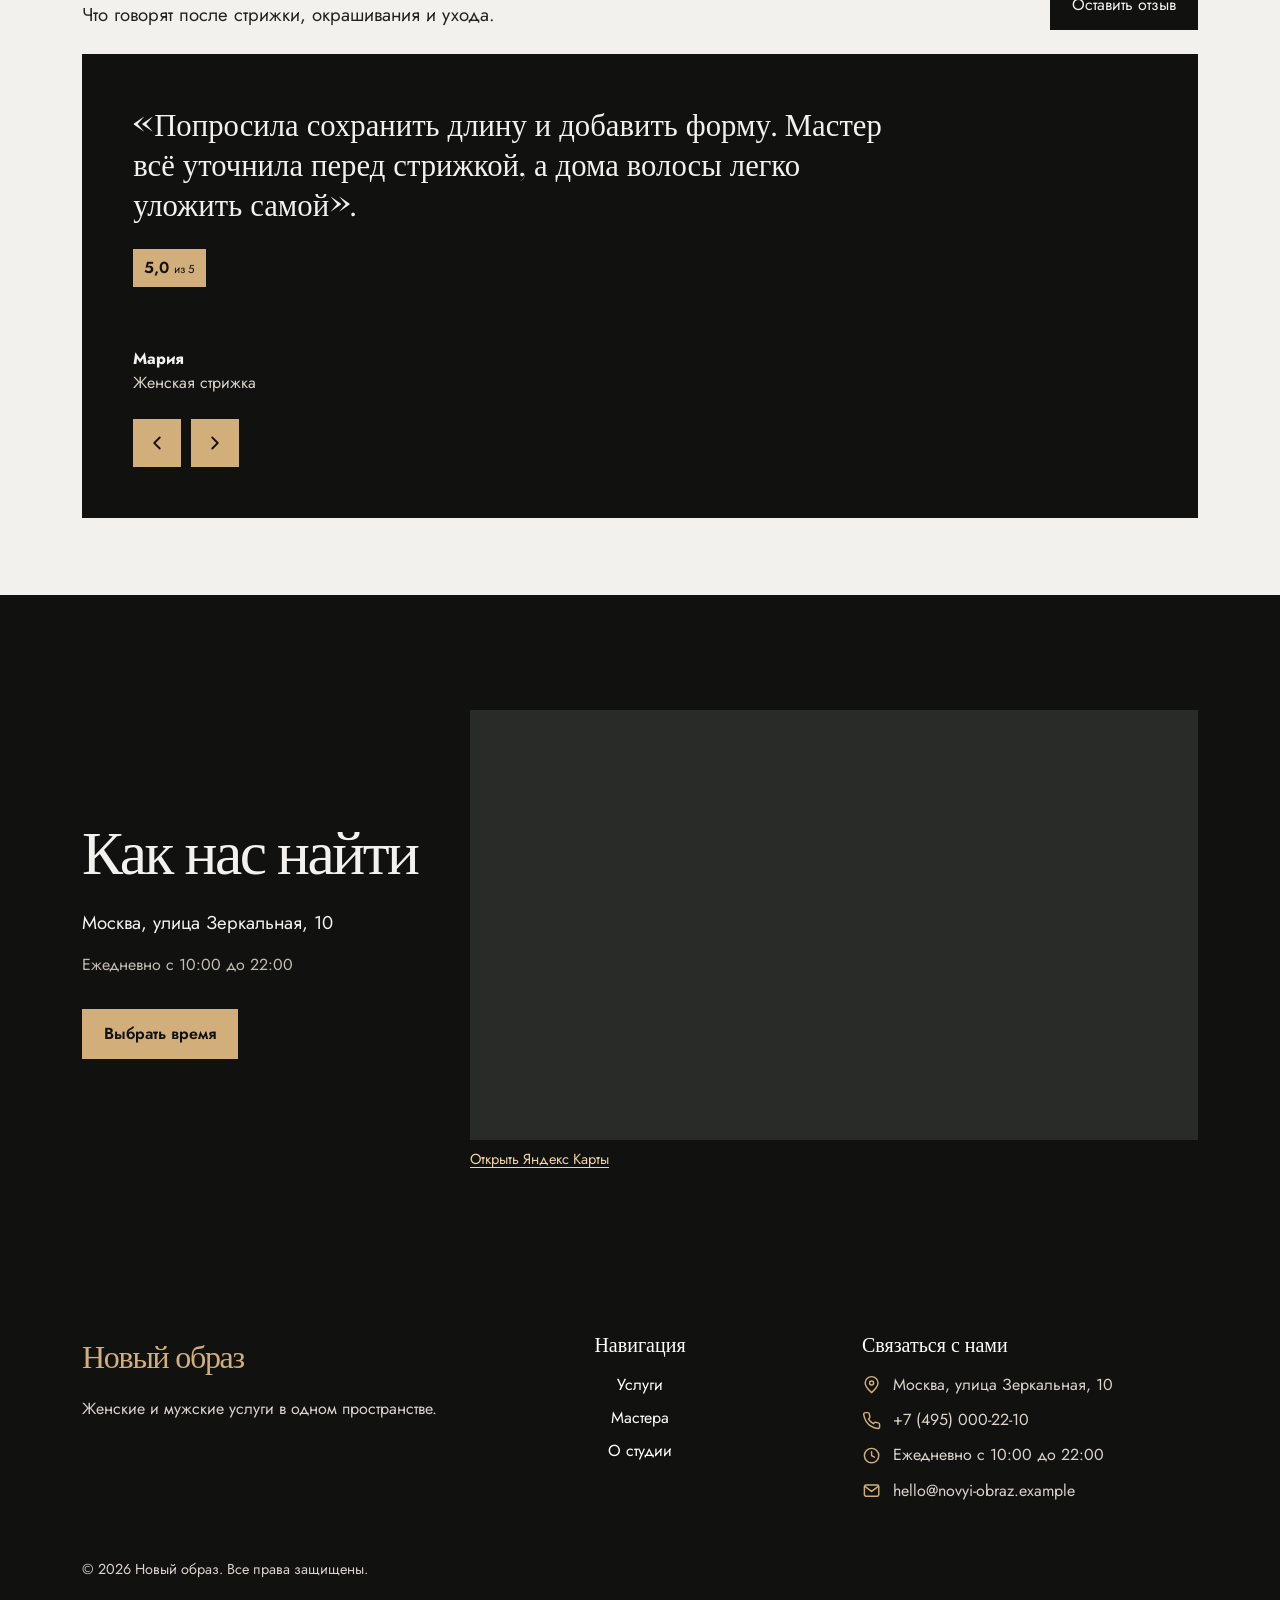
==== commit 4c36b4a5: "feat: add shop and improve salon experience" ====
--- a/index.html
+++ b/index.html
@@ -9,7 +9,7 @@
   <link rel="preconnect" href="https://fonts.gstatic.com" crossorigin>
   <link href="https://fonts.googleapis.com/css2?family=Bodoni+Moda:wght@500;600&family=Jost:wght@400;500;600&display=swap" rel="stylesheet">
   <link href="https://cdn.jsdelivr.net/npm/bootstrap@5.3.3/dist/css/bootstrap.min.css" rel="stylesheet">
-  <link rel="stylesheet" href="css/custom.css?v=footer-layout-4">
+  <link rel="stylesheet" href="css/custom.css?v=toast-bottom-10">
 </head>
 <body id="top">
   <a class="skip-link" href="#main">Перейти к содержимому</a>
@@ -23,6 +23,7 @@
             <li class="nav-item"><a class="nav-link active" aria-current="page" href="index.html">Главная</a></li>
             <li class="nav-item"><a class="nav-link" href="masters.html">Мастера</a></li>
             <li class="nav-item"><a class="nav-link" href="catalog.html">Услуги</a></li>
+            <li class="nav-item"><a class="nav-link" href="shop.html">Магазин</a></li>
             <li class="nav-item"><a class="nav-link" href="contacts.html">О студии</a></li>
             <li class="nav-item"><a class="nav-link" href="contacts.html#location-title">Контакты</a></li>
           </ul>
@@ -99,8 +100,23 @@
     </section>
 
     <section class="container section-space" aria-labelledby="gallery-title">
-      <div class="d-flex flex-column flex-md-row justify-content-between align-items-md-end gap-3 mb-4"><h2 class="section-title mb-0" id="gallery-title">Идеи для образа</h2></div>
-      <div class="row g-3"><div class="col-12 col-md-4"><img class="gallery-photo" src="images/bob.webp" alt="короткой женской стрижки" loading="lazy" width="1024" height="1280"></div><div class="col-12 col-md-4"><img class="gallery-photo" src="images/color.webp" alt="окрашивания длинных волос" loading="lazy" width="1024" height="1280"></div><div class="col-12 col-md-4"><img class="gallery-photo" src="images/men-cut.webp" alt="мужской стрижки" loading="lazy" width="1024" height="1280"></div></div>
+      <div class="d-flex flex-column flex-md-row justify-content-between align-items-md-end gap-3 mb-4"><div><h2 class="section-title mb-2" id="gallery-title">Галерея парикмахерской</h2><p class="section-lead mb-0">Нажмите на фотографию, чтобы открыть её крупнее.</p></div></div>
+      <div class="row g-3 salon-gallery">
+        <div class="col-12 col-md-4"><button class="gallery-button" type="button" data-gallery-index="0" data-bs-toggle="modal" data-bs-target="#galleryModal"><img class="gallery-photo" src="images/salon.webp" alt="Интерьер парикмахерской с рабочими местами" loading="lazy" width="1536" height="1024"></button></div>
+        <div class="col-12 col-md-4"><button class="gallery-button" type="button" data-gallery-index="1" data-bs-toggle="modal" data-bs-target="#galleryModal"><img class="gallery-photo" src="images/bob.webp" alt="Пример короткой женской стрижки" loading="lazy" width="1024" height="1280"></button></div>
+        <div class="col-12 col-md-4"><button class="gallery-button" type="button" data-gallery-index="2" data-bs-toggle="modal" data-bs-target="#galleryModal"><img class="gallery-photo" src="images/color.webp" alt="Пример окрашивания длинных волос" loading="lazy" width="1024" height="1280"></button></div>
+      </div>
+    </section>
+
+    <section class="shop-section section-space" aria-labelledby="shop-title">
+      <div class="container">
+        <div class="row align-items-end g-3 mb-5"><div class="col-lg-8"><h2 class="section-title mb-2" id="shop-title">Магазин ухода</h2><p class="section-lead mb-0">Средства для домашнего ухода, которые рекомендуют наши мастера.</p></div><div class="col-lg-4 text-lg-end"><p class="shop-cart mb-0" aria-live="polite">В корзине: <strong data-cart-count>0</strong></p></div></div>
+        <div class="row g-4">
+          <div class="col-12 col-md-4"><article class="product-card"><img src="images/hair-care.png" alt="Шампунь для ежедневного ухода" width="1024" height="1280" loading="lazy"><div class="product-card__body"><p class="product-card__type">Очищение</p><h3>Мягкий шампунь</h3><p>Деликатное очищение для ежедневного использования.</p><div class="product-card__footer"><strong>1 290 ₽</strong><button class="btn btn-salon-dark" type="button" data-shop-product="Мягкий шампунь">В корзину</button></div></div></article></div>
+          <div class="col-12 col-md-4"><article class="product-card"><img src="images/hair-repair.png" alt="Маска для восстановления волос" width="1024" height="1280" loading="lazy"><div class="product-card__body"><p class="product-card__type">Восстановление</p><h3>Питательная маска</h3><p>Уход для сухих волос, которым не хватает мягкости.</p><div class="product-card__footer"><strong>1 690 ₽</strong><button class="btn btn-salon-dark" type="button" data-shop-product="Питательная маска">В корзину</button></div></div></article></div>
+          <div class="col-12 col-md-4"><article class="product-card"><img src="images/men-styling.png" alt="Средство для текстурной укладки" width="1024" height="1280" loading="lazy"><div class="product-card__body"><p class="product-card__type">Стайлинг</p><h3>Текстурная паста</h3><p>Подвижная фиксация без склеивания и лишнего блеска.</p><div class="product-card__footer"><strong>1 490 ₽</strong><button class="btn btn-salon-dark" type="button" data-shop-product="Текстурная паста">В корзину</button></div></div></article></div>
+        </div>
+      </div>
     </section>
 
     <section class="container section-space-sm" aria-labelledby="reviews-title">
@@ -175,6 +191,15 @@
       <p class="footer-copy footer-note mb-0">© 2026 Новый образ. Все права защищены.</p>
     </div>
   </footer>
+  <div class="modal fade gallery-modal" id="galleryModal" tabindex="-1" aria-labelledby="galleryModalTitle" aria-hidden="true">
+    <div class="modal-dialog modal-xl modal-dialog-centered">
+      <div class="modal-content">
+        <div class="modal-header"><h2 class="modal-title fs-3" id="galleryModalTitle">Галерея парикмахерской</h2><button type="button" class="btn-close" data-bs-dismiss="modal" aria-label="Закрыть"></button></div>
+        <div class="modal-body"><img data-gallery-image src="images/salon.webp" alt="Интерьер парикмахерской" width="1536" height="1024"><p class="gallery-caption mb-0" data-gallery-caption>Интерьер парикмахерской с рабочими местами</p></div>
+        <div class="modal-footer justify-content-between"><button class="btn btn-salon-outline" type="button" data-gallery-prev>Предыдущее фото</button><span data-gallery-counter>1 из 3</span><button class="btn btn-salon-dark" type="button" data-gallery-next>Следующее фото</button></div>
+      </div>
+    </div>
+  </div>
   <div class="modal fade" id="bookingModal" tabindex="-1" aria-labelledby="bookingModalTitle" aria-hidden="true">
     <div class="modal-dialog modal-dialog-centered">
       <div class="modal-content">
@@ -253,6 +278,6 @@
     </div>
   </div>
   <script src="https://cdn.jsdelivr.net/npm/bootstrap@5.3.3/dist/js/bootstrap.bundle.min.js"></script>
-  <script src="js/main.js?v=nav-order-2"></script>
+  <script src="js/main.js?v=toast-bottom-10"></script>
 </body>
 </html>
--- a/css/custom.css
+++ b/css/custom.css
@@ -101,6 +101,16 @@
 .price-list strong { font-weight: 500; white-space: nowrap; }
 .gallery-photo { display: block; width: 100%; height: auto; }
 .gallery-photo:hover { transform: scale(1.015); }
+.gallery-button { display: block; width: 100%; padding: 0; overflow: hidden; background: transparent; border: 0; cursor: zoom-in; }
+.gallery-button:focus-visible { outline-offset: 5px; }
+.salon-gallery .gallery-photo { aspect-ratio: 4 / 3; object-fit: cover; }
+.studio-interior-gallery { display: grid; grid-template-columns: minmax(0, 7fr) minmax(0, 5fr); grid-template-rows: repeat(2, minmax(0, 1fr)); gap: 1rem; }
+.studio-interior-gallery__main { grid-row: 1 / 3; }
+.studio-interior-gallery .gallery-button { min-height: 0; }
+.studio-interior-gallery .gallery-photo { height: 100%; aspect-ratio: auto; object-fit: cover; }
+.gallery-modal .modal-body { padding: 0; color: var(--salon-paper); background: var(--salon-deep); }
+.gallery-modal [data-gallery-image] { display: block; width: 100%; max-height: 68vh; object-fit: contain; }
+.gallery-caption { padding: 1rem 1.25rem; color: #d9d3ca; }
 .mini-gallery img { display: block; width: 100%; height: auto; }
 .mini-gallery figcaption { padding-top: .8rem; color: var(--salon-muted); }
 .mini-gallery a { color: var(--salon-ink); text-decoration: none; }
@@ -138,6 +148,7 @@
 .form-check-input { border-color: #75695d; }
 .form-check-input:checked { background-color: var(--salon-ink); border-color: var(--salon-ink); }
 .alert { border-radius: 0; }
+.alert-success { --bs-alert-color: var(--salon-deep); --bs-alert-bg: #efe3d2; --bs-alert-border-color: var(--salon-gold); }
 .alert-info { --bs-alert-color: var(--salon-ink); --bs-alert-bg: var(--salon-soft); --bs-alert-border-color: transparent; border-left: 3px solid var(--salon-gold); }
 .accordion { --bs-accordion-btn-focus-box-shadow: none; --bs-accordion-border-width: 0; } /* taste-skill-ignore */
 .accordion-item, .accordion-button { border-radius: 0 !important; background: var(--salon-paper); }
@@ -160,6 +171,31 @@
 .review-control { position: static; width: 48px; height: 48px; flex: none; color: var(--salon-deep); background: var(--salon-gold); opacity: 1; }
 .review-control:hover, .review-control:focus-visible { color: var(--salon-deep); background: #ebc893; opacity: 1; }
 .review-control svg { width: 22px; height: 22px; stroke: currentColor; stroke-width: 2; fill: none; stroke-linecap: round; stroke-linejoin: round; }
+
+.shop-section { background: var(--salon-soft); }
+.shop-cart { display: inline-block; padding: .7rem 1rem; color: var(--salon-paper); background: var(--salon-deep); }
+.product-card { display: flex; height: 100%; flex-direction: column; background: #fff; }
+.product-card > img { display: block; width: 100%; aspect-ratio: 4 / 5; object-fit: cover; }
+.product-card__body { display: flex; flex: 1; flex-direction: column; padding: 1.5rem; }
+.product-card__type { margin-bottom: .5rem; color: var(--salon-gold-dark); font-size: .82rem; font-weight: 600; text-transform: uppercase; letter-spacing: .08em; }
+.product-card h3 { font-size: 1.8rem; }
+.product-card__body > p:not(.product-card__type) { color: var(--salon-muted); }
+.product-card__footer { display: flex; flex-wrap: wrap; align-items: center; justify-content: space-between; gap: 1rem; margin-top: auto; padding-top: 1rem; }
+.product-card__footer strong { font-size: 1.15rem; white-space: nowrap; }
+.shop-product-visual { width: 100%; aspect-ratio: 3 / 5; overflow: hidden; background: #d8c2a7; }
+.shop-product-visual img { display: block; width: auto; max-width: none; height: 100%; }
+.shop-product-visual--1 img { transform: translateX(0); }
+.shop-product-visual--2 img { transform: translateX(-20%); }
+.shop-product-visual--3 img { transform: translateX(-40%); }
+.shop-product-visual--4 img { transform: translateX(-60%); }
+.shop-product-visual--5 img { transform: translateX(-80%); }
+.shop-page-grid .product-card__body { min-height: 285px; }
+
+#site-toast-region { z-index: 1090; width: min(680px, calc(100vw - 1rem)); }
+.site-toast { width: 100%; max-width: none; color: var(--salon-paper); background: var(--salon-deep); border: 0; border-radius: 0; box-shadow: 0 18px 50px rgba(17, 18, 16, .3); opacity: 0; transform: translateY(2rem); transition: opacity 220ms ease, transform 320ms cubic-bezier(.22, 1, .36, 1); }
+.site-toast.showing, .site-toast.show { opacity: 1; transform: translateY(0); }
+.site-toast .toast-header { min-height: 64px; padding: 1rem 1.4rem; color: var(--salon-deep); background: var(--salon-gold); border: 0; border-radius: 0; font-size: 1.1rem; }
+.site-toast .toast-body { padding: 1.4rem; font-size: clamp(1.05rem, 2vw, 1.25rem); line-height: 1.5; }
 
 .site-footer { color: #fff; background: var(--salon-deep); }
 .site-footer .row > .col-sm-6, .site-footer .row > .col-lg-3 { text-align: center; }
@@ -190,6 +226,22 @@
 .scroll-top:hover { color: #f2cb92; transform: translateY(-2px); }
 .scroll-top svg { width: 30px; height: 34px; stroke: currentColor; stroke-width: 2.5; fill: none; stroke-linecap: round; stroke-linejoin: round; }
 
+.chat-launcher { position: fixed; left: 1.25rem; bottom: 1.25rem; z-index: 1045; display: inline-flex; min-height: 52px; align-items: center; gap: .55rem; padding: .75rem 1rem; color: var(--salon-deep); background: var(--salon-gold); border: 0; font-weight: 600; }
+.chat-launcher:hover { background: #ebc893; }
+.chat-launcher svg { width: 1.4rem; height: 1.4rem; fill: none; stroke: currentColor; stroke-width: 1.8; stroke-linecap: round; stroke-linejoin: round; }
+.chat-panel { position: fixed; left: 1.25rem; bottom: 5.75rem; z-index: 1044; width: min(380px, calc(100vw - 2rem)); overflow: hidden; background: #fff; box-shadow: 0 20px 60px rgba(17, 18, 16, .3); }
+.chat-panel__header { display: flex; align-items: center; justify-content: space-between; gap: 1rem; padding: 1rem 1.1rem; color: var(--salon-paper); background: var(--salon-deep); }
+.chat-panel__header div { display: flex; flex-direction: column; }
+.chat-panel__header span { color: #d9d3ca; font-size: .82rem; }
+.chat-close { display: grid; width: 40px; height: 40px; place-items: center; padding: 0; color: var(--salon-paper); background: transparent; border: 1px solid #6f6d67; }
+.chat-close svg { width: 1.15rem; height: 1.15rem; fill: none; stroke: currentColor; stroke-width: 2; stroke-linecap: round; }
+.chat-log { display: flex; max-height: 320px; min-height: 220px; flex-direction: column; gap: .7rem; overflow-y: auto; padding: 1rem; background: var(--salon-soft); }
+.chat-message { max-width: 86%; margin: 0; padding: .75rem .9rem; line-height: 1.45; }
+.chat-message--bot { align-self: flex-start; background: #fff; }
+.chat-message--user { align-self: flex-end; color: var(--salon-paper); background: var(--salon-deep); }
+.chat-form { display: grid; grid-template-columns: 1fr auto; gap: .6rem; padding: .8rem; background: #fff; }
+.chat-form .btn { padding-inline: 1rem; }
+
 .js-motion .reveal { opacity: 0; transform: translateY(22px); transition: opacity .65s ease, transform .65s ease; }
 .js-motion .reveal[data-visible] { opacity: 1; transform: translateY(0); }
 @keyframes title-enter { from { opacity: .3; transform: translateY(24px) scale(.96); } to { opacity: 1; transform: translateY(0) scale(1); } }
@@ -201,6 +253,9 @@
   .hero-copy { padding-bottom: 5rem; }
   .hero-photo { height: 460px; min-height: 0; }
   .hero-bottom { bottom: 1.4rem; }
+  .studio-interior-gallery { grid-template-columns: 1fr 1fr; grid-template-rows: auto auto; }
+  .studio-interior-gallery__main { grid-column: 1 / 3; grid-row: auto; }
+  .studio-interior-gallery .gallery-photo { aspect-ratio: 4 / 3; }
 }
 @media (max-width: 575.98px) {
   .hero-title { font-size: clamp(4.2rem, 19vw, 7rem); }
@@ -210,6 +265,11 @@
   .salon-story-photo { min-height: 310px; }
   .map-frame { height: 330px; }
   .scroll-top { right: 1rem; bottom: 1rem; }
+  .chat-launcher { left: 1rem; bottom: 1rem; }
+  .chat-panel { left: 1rem; bottom: 5.25rem; }
+  .chat-form { grid-template-columns: 1fr; }
+  .studio-interior-gallery { display: block; }
+  .studio-interior-gallery .gallery-button + .gallery-button { margin-top: .75rem; }
 }
 @media (prefers-reduced-motion: reduce) {
   html { scroll-behavior: auto; }
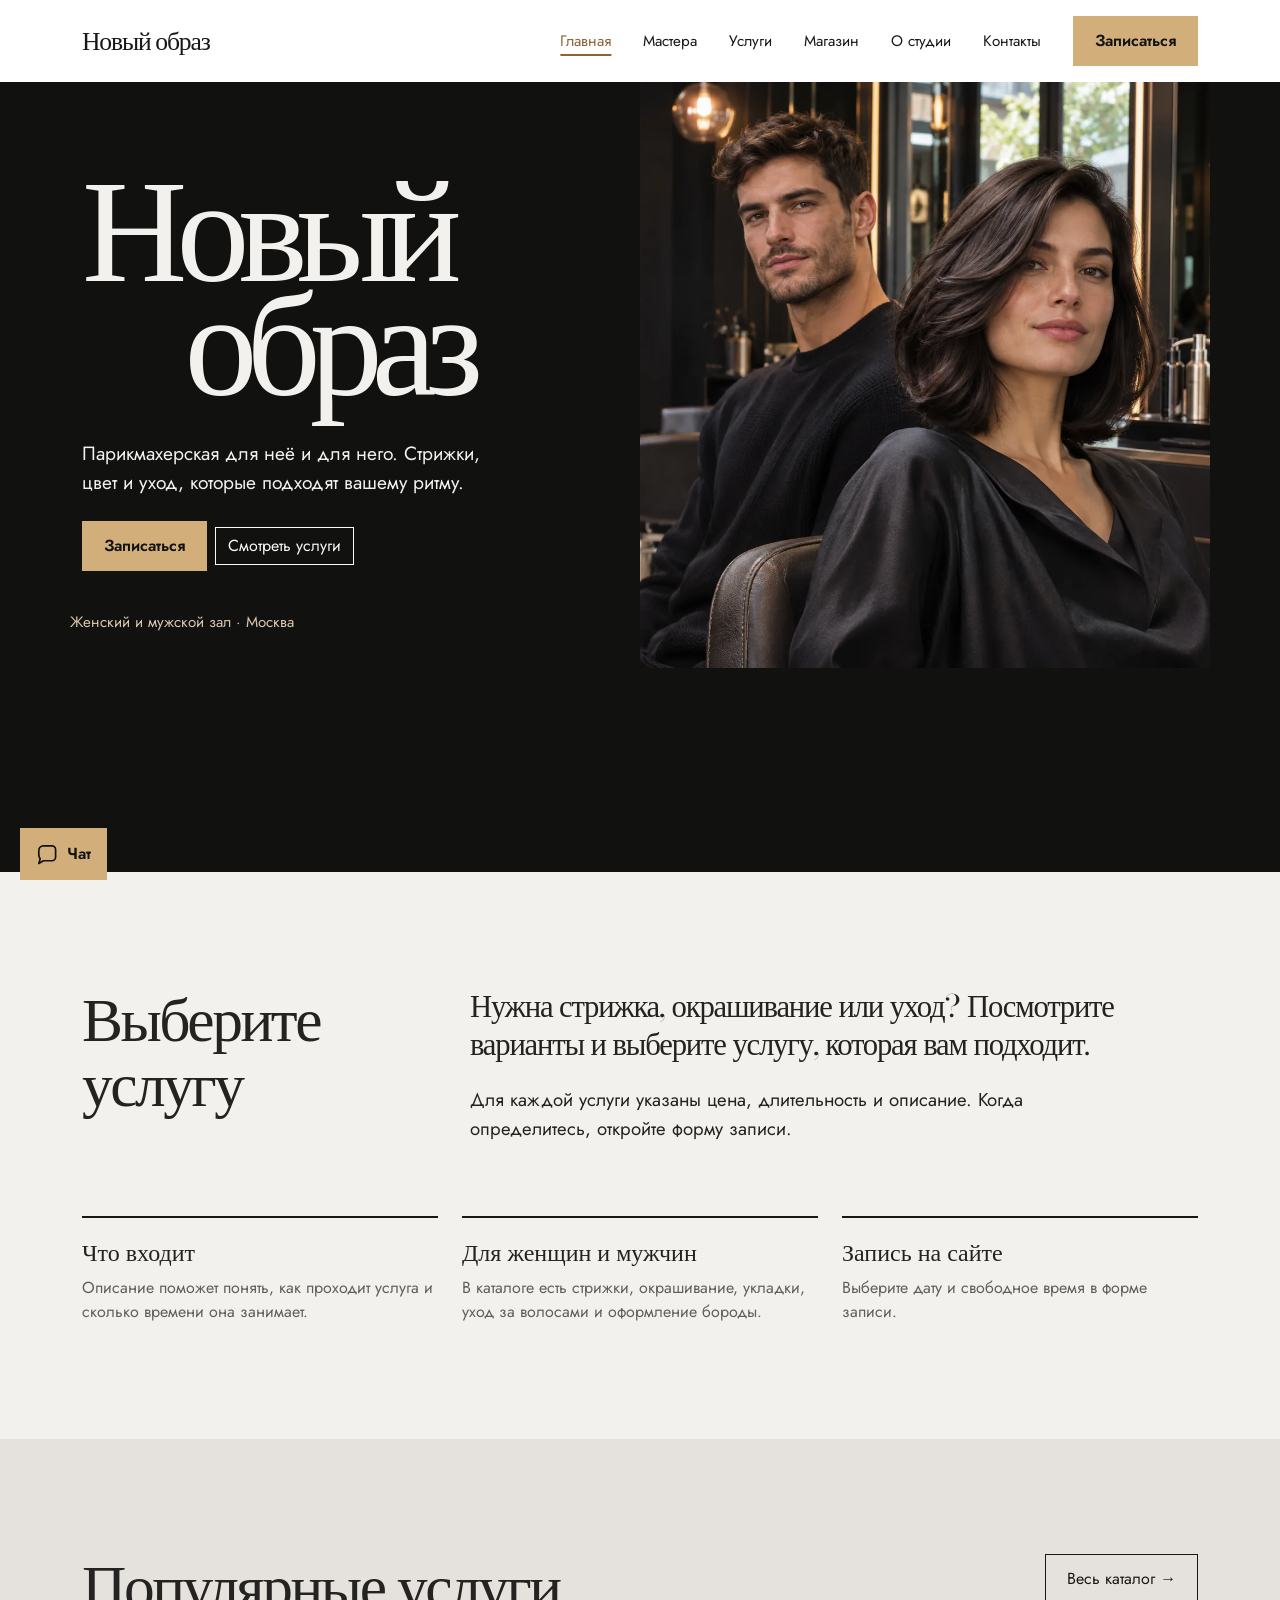
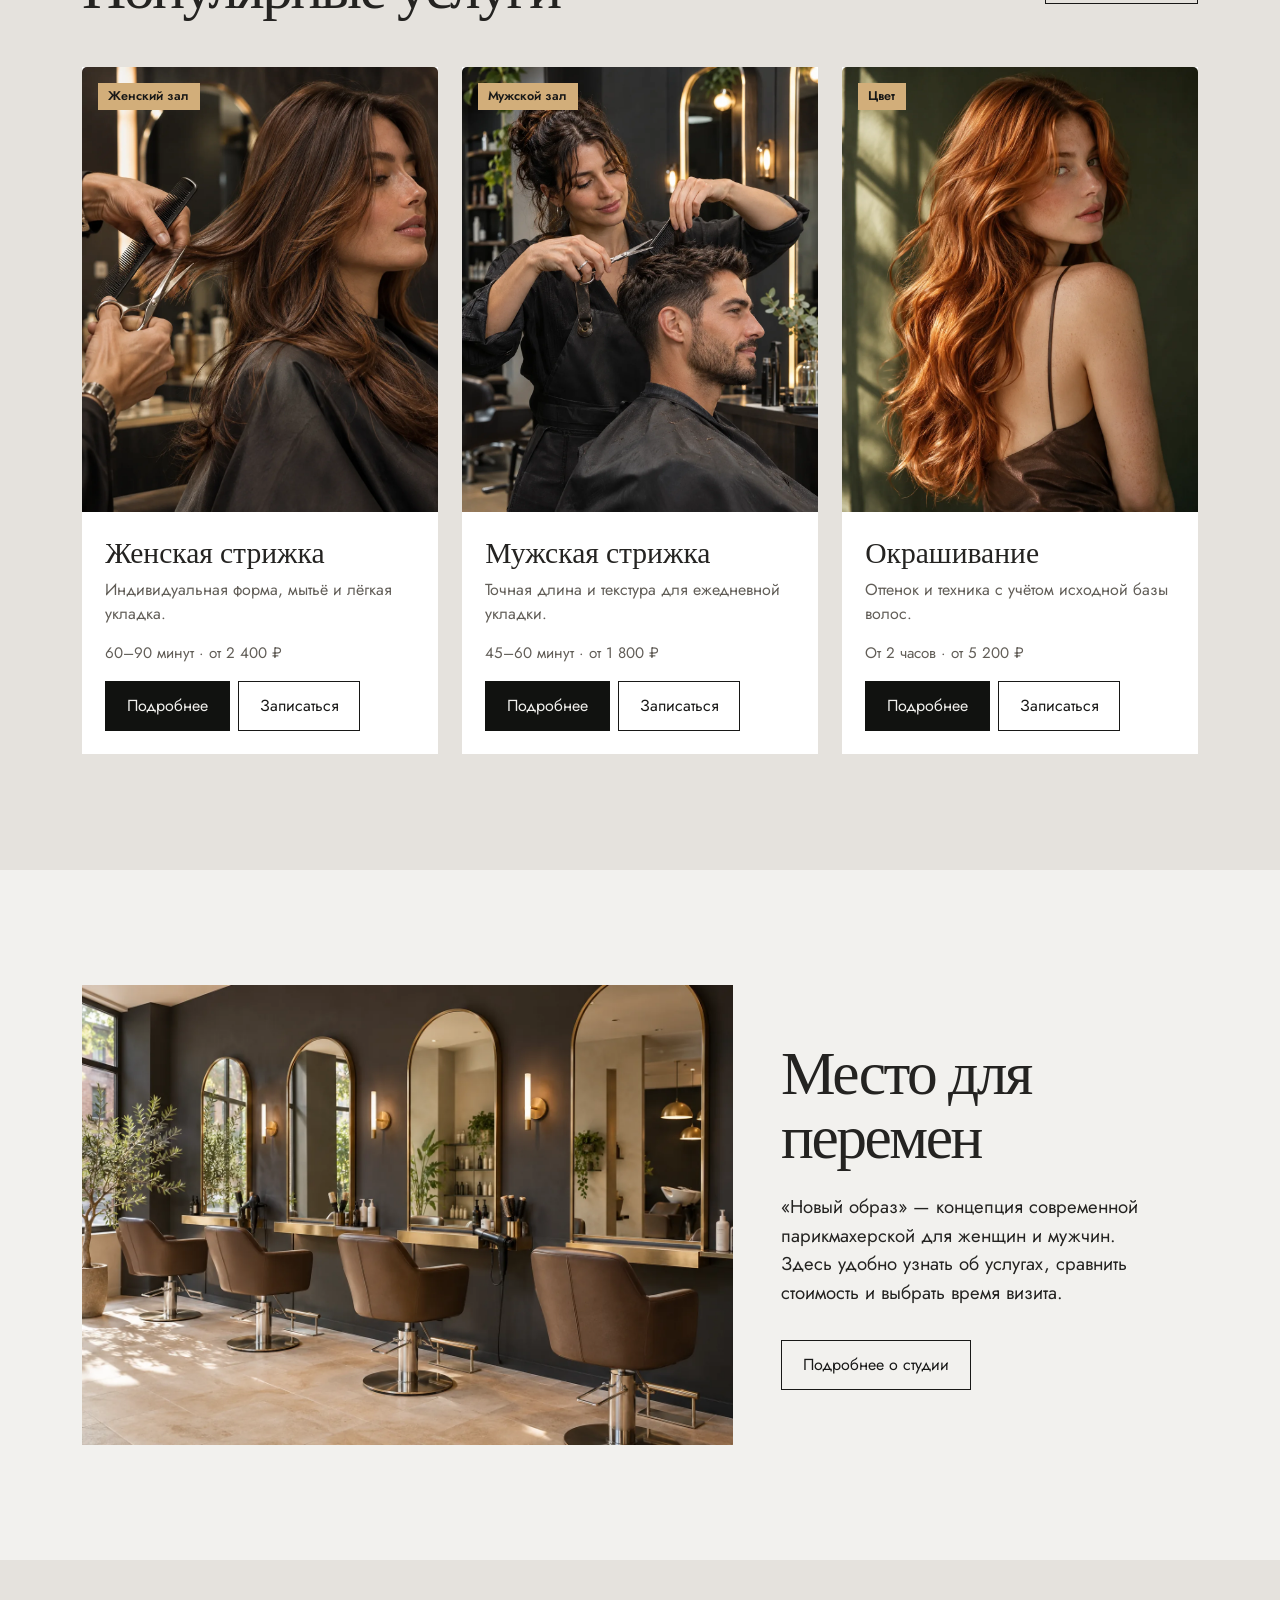
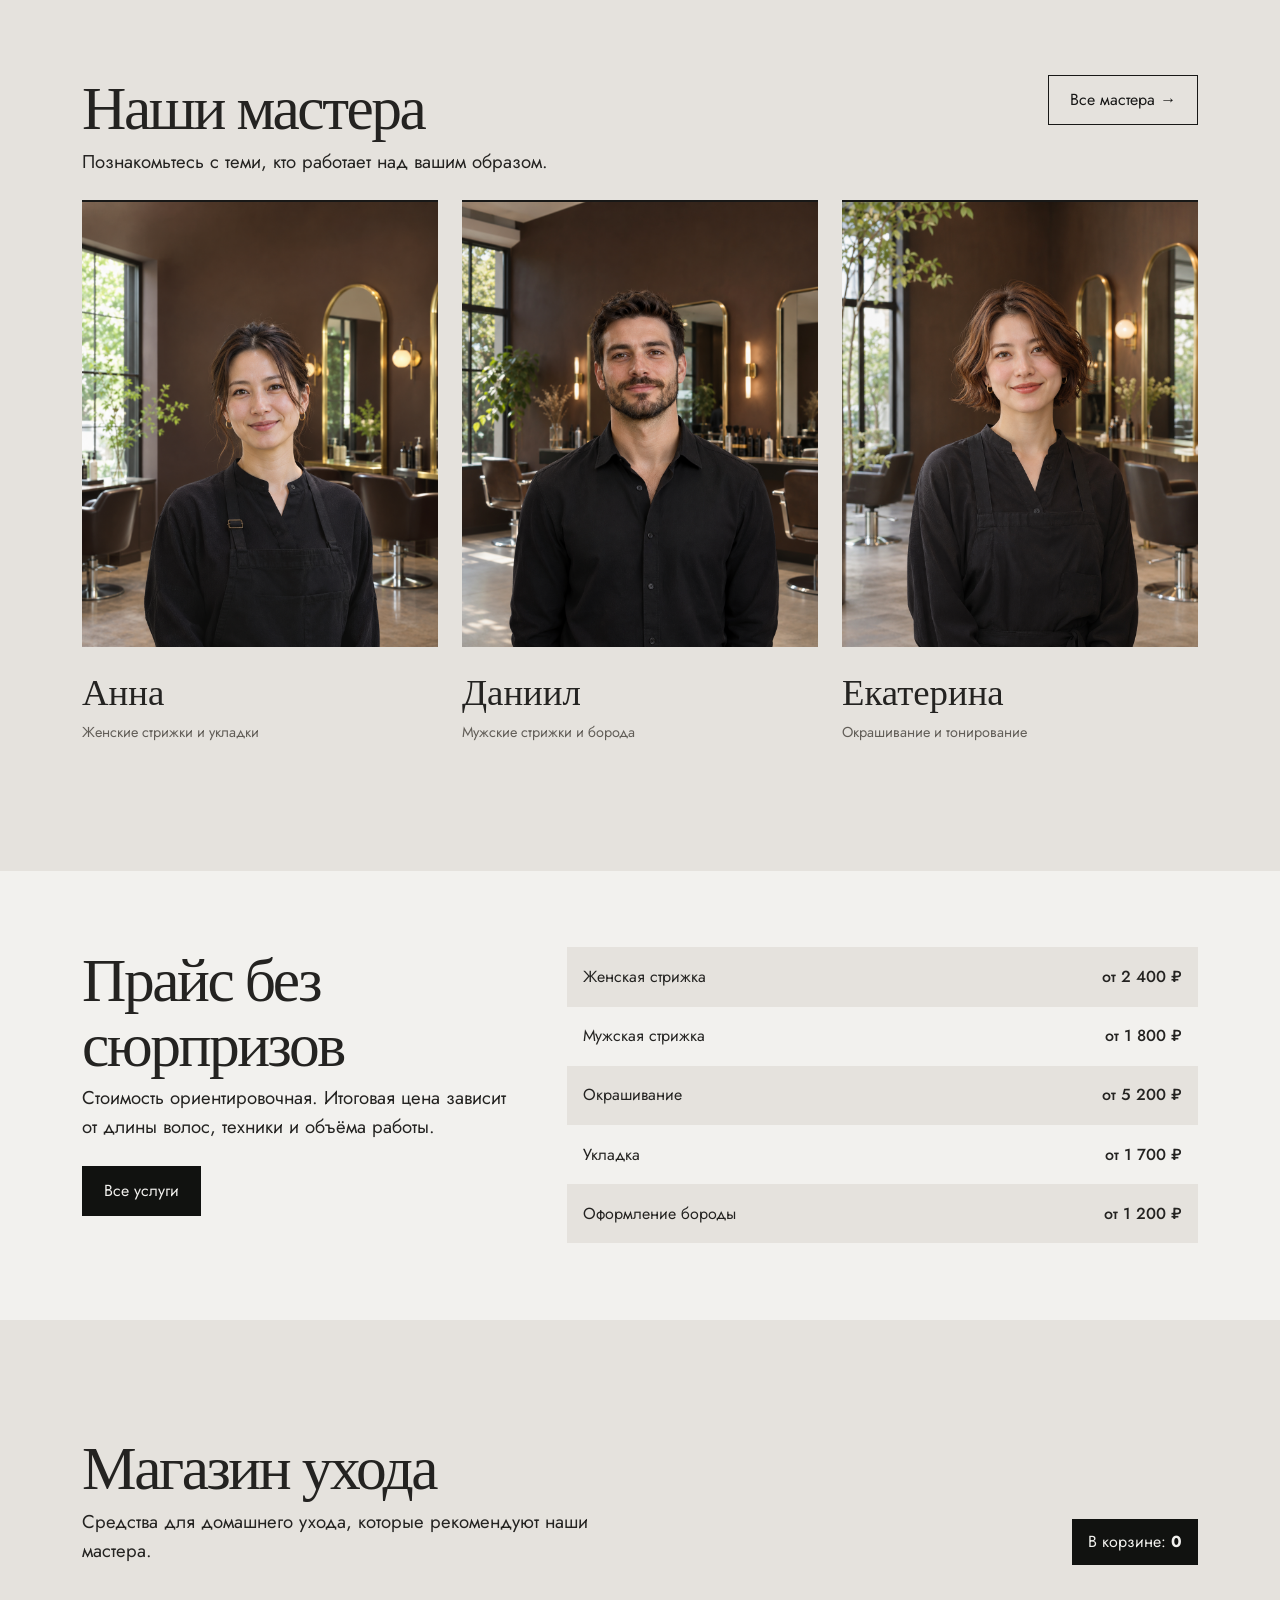
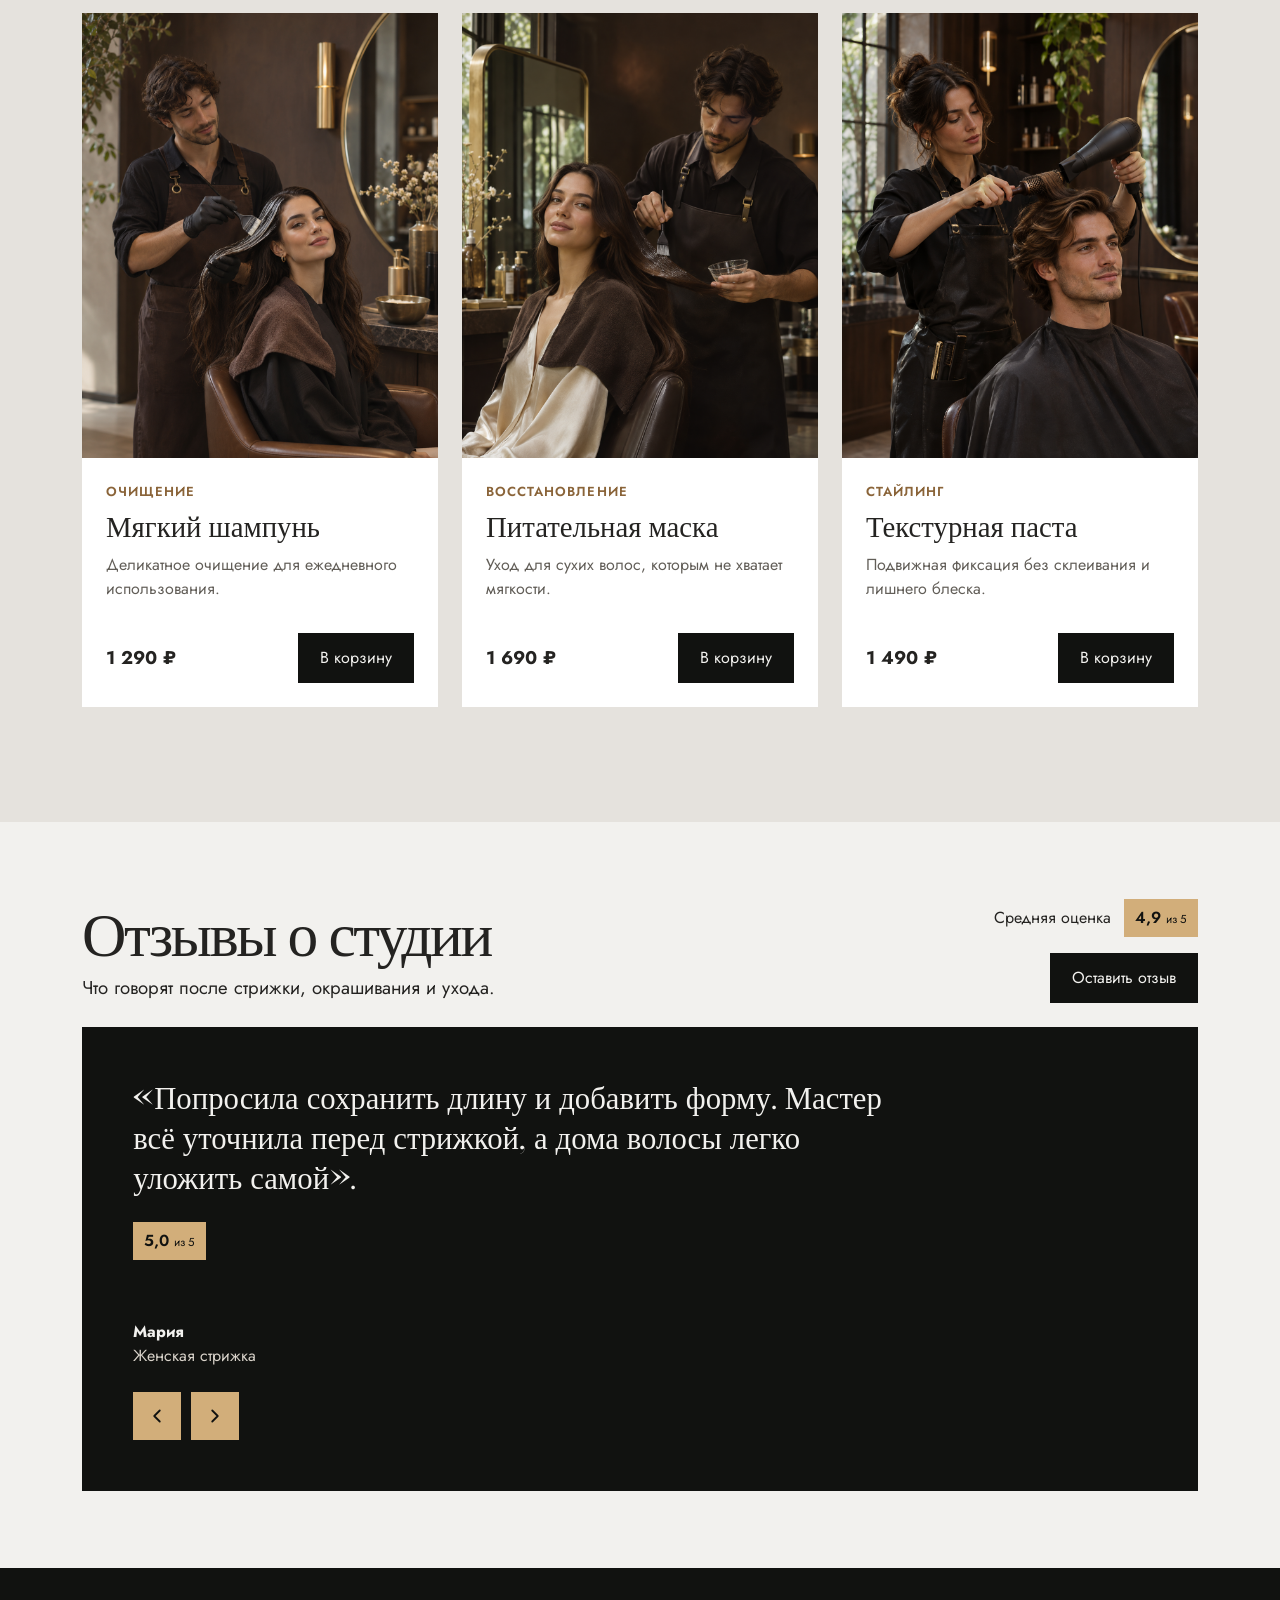
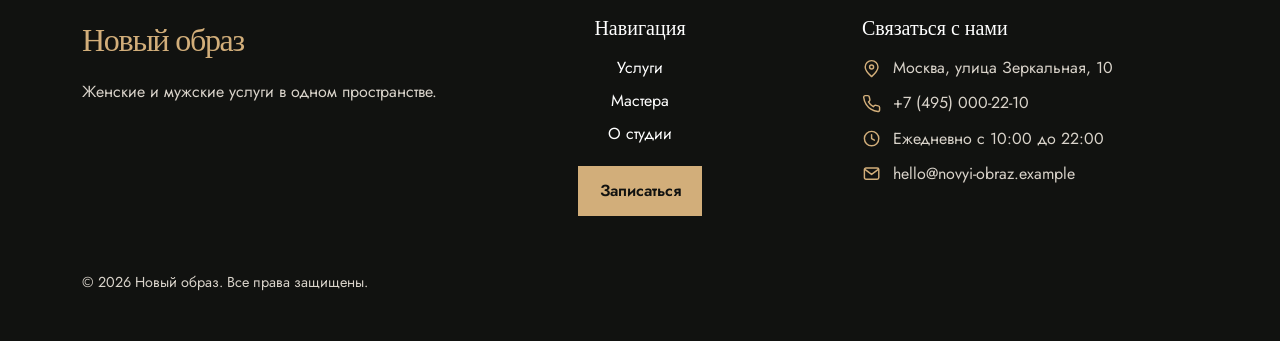
==== commit ccb2f7f0: "feat: refine salon pages and contact experience" ====
--- a/index.html
+++ b/index.html
@@ -9,7 +9,7 @@
   <link rel="preconnect" href="https://fonts.gstatic.com" crossorigin>
   <link href="https://fonts.googleapis.com/css2?family=Bodoni+Moda:wght@500;600&family=Jost:wght@400;500;600&display=swap" rel="stylesheet">
   <link href="https://cdn.jsdelivr.net/npm/bootstrap@5.3.3/dist/css/bootstrap.min.css" rel="stylesheet">
-  <link rel="stylesheet" href="css/custom.css?v=toast-bottom-10">
+  <link rel="stylesheet" href="css/custom.css?v=separate-contacts-11">
 </head>
 <body id="top">
   <a class="skip-link" href="#main">Перейти к содержимому</a>
@@ -24,8 +24,8 @@
             <li class="nav-item"><a class="nav-link" href="masters.html">Мастера</a></li>
             <li class="nav-item"><a class="nav-link" href="catalog.html">Услуги</a></li>
             <li class="nav-item"><a class="nav-link" href="shop.html">Магазин</a></li>
-            <li class="nav-item"><a class="nav-link" href="contacts.html">О студии</a></li>
-            <li class="nav-item"><a class="nav-link" href="contacts.html#location-title">Контакты</a></li>
+            <li class="nav-item"><a class="nav-link" href="about.html">О студии</a></li>
+            <li class="nav-item"><a class="nav-link" href="contacts.html?refresh=12">Контакты</a></li>
           </ul>
           <a class="btn btn-salon" href="order.html">Записаться</a>
         </div>
@@ -80,7 +80,7 @@
     <section class="container section-space" aria-labelledby="studio-title">
       <div class="row g-0 align-items-stretch">
         <div class="col-12 col-lg-7"><img class="image-cover salon-story-photo" src="images/salon.webp" alt="Интерьер парикмахерской с креслами и зеркалами" width="1536" height="1024" loading="lazy"></div>
-        <div class="col-12 col-lg-5 d-flex align-items-center"><div class="story-copy p-4 p-lg-5"><h2 class="section-title mb-4" id="studio-title">Место для перемен</h2><p class="section-lead">«Новый образ» — концепция современной парикмахерской для женщин и мужчин. Здесь удобно узнать об услугах, сравнить стоимость и выбрать время визита.</p><a class="btn btn-salon-outline mt-3" href="contacts.html">О студии и как добраться</a></div></div>
+        <div class="col-12 col-lg-5 d-flex align-items-center"><div class="story-copy p-4 p-lg-5"><h2 class="section-title mb-4" id="studio-title">Место для перемен</h2><p class="section-lead">«Новый образ» — концепция современной парикмахерской для женщин и мужчин. Здесь удобно узнать об услугах, сравнить стоимость и выбрать время визита.</p><a class="btn btn-salon-outline mt-3" href="about.html">Подробнее о студии</a></div></div>
       </div>
     </section>
 
@@ -97,15 +97,6 @@
 
     <section class="container section-space-sm" aria-labelledby="prices-title">
       <div class="row g-5"><div class="col-12 col-lg-5"><h2 class="section-title" id="prices-title">Прайс без сюрпризов</h2><p class="section-lead">Стоимость ориентировочная. Итоговая цена зависит от длины волос, техники и объёма работы.</p><a class="btn btn-salon-dark mt-2" href="catalog.html">Все услуги</a></div><div class="col-12 col-lg-7"><ul class="price-list"><li><span>Женская стрижка</span><strong>от 2 400 ₽</strong></li><li><span>Мужская стрижка</span><strong>от 1 800 ₽</strong></li><li><span>Окрашивание</span><strong>от 5 200 ₽</strong></li><li><span>Укладка</span><strong>от 1 700 ₽</strong></li><li><span>Оформление бороды</span><strong>от 1 200 ₽</strong></li></ul></div></div>
-    </section>
-
-    <section class="container section-space" aria-labelledby="gallery-title">
-      <div class="d-flex flex-column flex-md-row justify-content-between align-items-md-end gap-3 mb-4"><div><h2 class="section-title mb-2" id="gallery-title">Галерея парикмахерской</h2><p class="section-lead mb-0">Нажмите на фотографию, чтобы открыть её крупнее.</p></div></div>
-      <div class="row g-3 salon-gallery">
-        <div class="col-12 col-md-4"><button class="gallery-button" type="button" data-gallery-index="0" data-bs-toggle="modal" data-bs-target="#galleryModal"><img class="gallery-photo" src="images/salon.webp" alt="Интерьер парикмахерской с рабочими местами" loading="lazy" width="1536" height="1024"></button></div>
-        <div class="col-12 col-md-4"><button class="gallery-button" type="button" data-gallery-index="1" data-bs-toggle="modal" data-bs-target="#galleryModal"><img class="gallery-photo" src="images/bob.webp" alt="Пример короткой женской стрижки" loading="lazy" width="1024" height="1280"></button></div>
-        <div class="col-12 col-md-4"><button class="gallery-button" type="button" data-gallery-index="2" data-bs-toggle="modal" data-bs-target="#galleryModal"><img class="gallery-photo" src="images/color.webp" alt="Пример окрашивания длинных волос" loading="lazy" width="1024" height="1280"></button></div>
-      </div>
     </section>
 
     <section class="shop-section section-space" aria-labelledby="shop-title">
@@ -164,9 +155,6 @@
       </div>
     </section>
 
-    <section class="contact-section section-space" aria-labelledby="map-title">
-      <div class="container"><div class="row g-5 align-items-center"><div class="col-12 col-lg-4"><h2 class="section-title mb-4" id="map-title">Как нас найти</h2><p class="section-lead">Москва, улица Зеркальная, 10</p><p class="text-muted-salon">Ежедневно с 10:00 до 22:00</p><a class="btn btn-salon mt-3" href="order.html">Выбрать время</a></div><div class="col-12 col-lg-8"><div class="map-frame"><iframe src="https://yandex.ru/map-widget/v1/?ll=37.617635%2C55.755814&amp;z=15&amp;pt=37.617635%2C55.755814%2Cpm2rdm" loading="lazy" title="Карта центра Москвы на Яндекс Картах" allowfullscreen referrerpolicy="no-referrer-when-downgrade"></iframe></div><p class="demo-note mt-2 mb-0"><a href="https://yandex.ru/maps/?ll=37.617635%2C55.755814&amp;z=15&amp;pt=37.617635%2C55.755814%2Cpm2rdm" target="_blank" rel="noopener noreferrer">Открыть Яндекс Карты</a></p></div></div></div>
-    </section>
   </main>
   <footer class="site-footer py-5">
     <div class="container">
@@ -180,8 +168,9 @@
           <ul class="list-unstyled footer-links mb-0">
             <li><a href="catalog.html">Услуги</a></li>
             <li><a href="masters.html">Мастера</a></li>
-            <li><a href="contacts.html">О студии</a></li>
+            <li><a href="about.html">О студии</a></li>
           </ul>
+          <a class="btn btn-salon footer-action" href="order.html">Записаться</a>
         </div>
         <div class="col-12 col-md-4 footer-contact">
           <h2 class="h5 mb-3">Связаться с нами</h2>
@@ -191,15 +180,6 @@
       <p class="footer-copy footer-note mb-0">© 2026 Новый образ. Все права защищены.</p>
     </div>
   </footer>
-  <div class="modal fade gallery-modal" id="galleryModal" tabindex="-1" aria-labelledby="galleryModalTitle" aria-hidden="true">
-    <div class="modal-dialog modal-xl modal-dialog-centered">
-      <div class="modal-content">
-        <div class="modal-header"><h2 class="modal-title fs-3" id="galleryModalTitle">Галерея парикмахерской</h2><button type="button" class="btn-close" data-bs-dismiss="modal" aria-label="Закрыть"></button></div>
-        <div class="modal-body"><img data-gallery-image src="images/salon.webp" alt="Интерьер парикмахерской" width="1536" height="1024"><p class="gallery-caption mb-0" data-gallery-caption>Интерьер парикмахерской с рабочими местами</p></div>
-        <div class="modal-footer justify-content-between"><button class="btn btn-salon-outline" type="button" data-gallery-prev>Предыдущее фото</button><span data-gallery-counter>1 из 3</span><button class="btn btn-salon-dark" type="button" data-gallery-next>Следующее фото</button></div>
-      </div>
-    </div>
-  </div>
   <div class="modal fade" id="bookingModal" tabindex="-1" aria-labelledby="bookingModalTitle" aria-hidden="true">
     <div class="modal-dialog modal-dialog-centered">
       <div class="modal-content">
@@ -278,6 +258,6 @@
     </div>
   </div>
   <script src="https://cdn.jsdelivr.net/npm/bootstrap@5.3.3/dist/js/bootstrap.bundle.min.js"></script>
-  <script src="js/main.js?v=toast-bottom-10"></script>
+  <script src="js/main.js?v=separate-contacts-12"></script>
 </body>
 </html>
--- a/css/custom.css
+++ b/css/custom.css
@@ -122,6 +122,27 @@
 .studio-contacts p { display: flex; flex-direction: column; gap: .15rem; margin-bottom: 1rem; }
 .studio-contacts span { color: var(--salon-muted); font-size: .9rem; }
 .studio-contacts strong { color: var(--salon-ink); font-size: 1.1rem; font-weight: 500; overflow-wrap: anywhere; }
+.studio-contacts strong a { color: inherit; text-decoration-color: var(--salon-gold-dark); text-underline-offset: .2em; }
+.studio-contacts strong a:hover { color: var(--salon-gold-dark); }
+.contact-overview { border-top: 1px solid #c9c1b7; }
+.contact-fact { height: 100%; padding-top: 1rem; border-top: 2px solid var(--salon-ink); }
+.contact-fact__label { margin-bottom: 2rem; color: var(--salon-gold-dark); font-size: .78rem; font-weight: 600; letter-spacing: .08em; text-transform: uppercase; }
+.contact-fact h3 { margin-bottom: 1rem; font-size: clamp(1.65rem, 2.3vw, 2.15rem); }
+.contact-fact > p:last-child { margin-bottom: 0; color: var(--salon-muted); line-height: 1.7; }
+.visit-info { background: var(--salon-soft); }
+.contact-kicker { color: var(--salon-gold-dark); font-size: .82rem; font-weight: 600; letter-spacing: .16em; text-transform: uppercase; }
+.contact-guide { height: 100%; padding-top: 1.5rem; border-top: 2px solid var(--salon-ink); text-align: center; }
+.contact-guide__icon { display: block; box-sizing: border-box; width: 92px; height: 92px; margin: 0 auto 1.75rem; padding: 15px; background: transparent; fill: none; stroke: var(--salon-gold-dark); stroke-width: 1.8; stroke-linecap: round; stroke-linejoin: round; }
+.contact-guide h3, .contact-note h3 { font-size: clamp(1.7rem, 2.5vw, 2.25rem); }
+.contact-guide p { max-width: 38ch; margin: 0 auto; color: var(--salon-muted); line-height: 1.7; }
+.contact-note { padding: clamp(1.5rem, 3vw, 2.5rem); background: var(--salon-paper); }
+.contact-note p { max-width: 62ch; color: var(--salon-muted); line-height: 1.7; }
+.contact-text-link { color: var(--salon-ink); font-weight: 600; }
+.contact-text-link:hover { color: var(--salon-gold-dark); }
+.contact-faq { --bs-accordion-bg: transparent; --bs-accordion-border-color: #bdb5aa; --bs-accordion-btn-focus-box-shadow: 0 0 0 .25rem rgba(138, 100, 57, .18); --bs-accordion-active-bg: transparent; --bs-accordion-active-color: var(--salon-ink); }
+.contact-faq .accordion-button { padding: 1.5rem 0; color: var(--salon-ink); font-family: "Bodoni Moda", Georgia, serif; font-size: clamp(1.25rem, 2vw, 1.65rem); }
+.contact-faq .accordion-button::after { margin-left: 1.5rem; }
+.contact-faq .accordion-body { max-width: 66ch; padding: 0 3rem 1.5rem 0; color: var(--salon-muted); line-height: 1.7; }
 .demo-note { font-size: .91rem; color: var(--salon-muted); }
 .contact-section .demo-note { color: #d4cabd; }
 .contact-section .demo-note a { color: #f1d2a2; }
